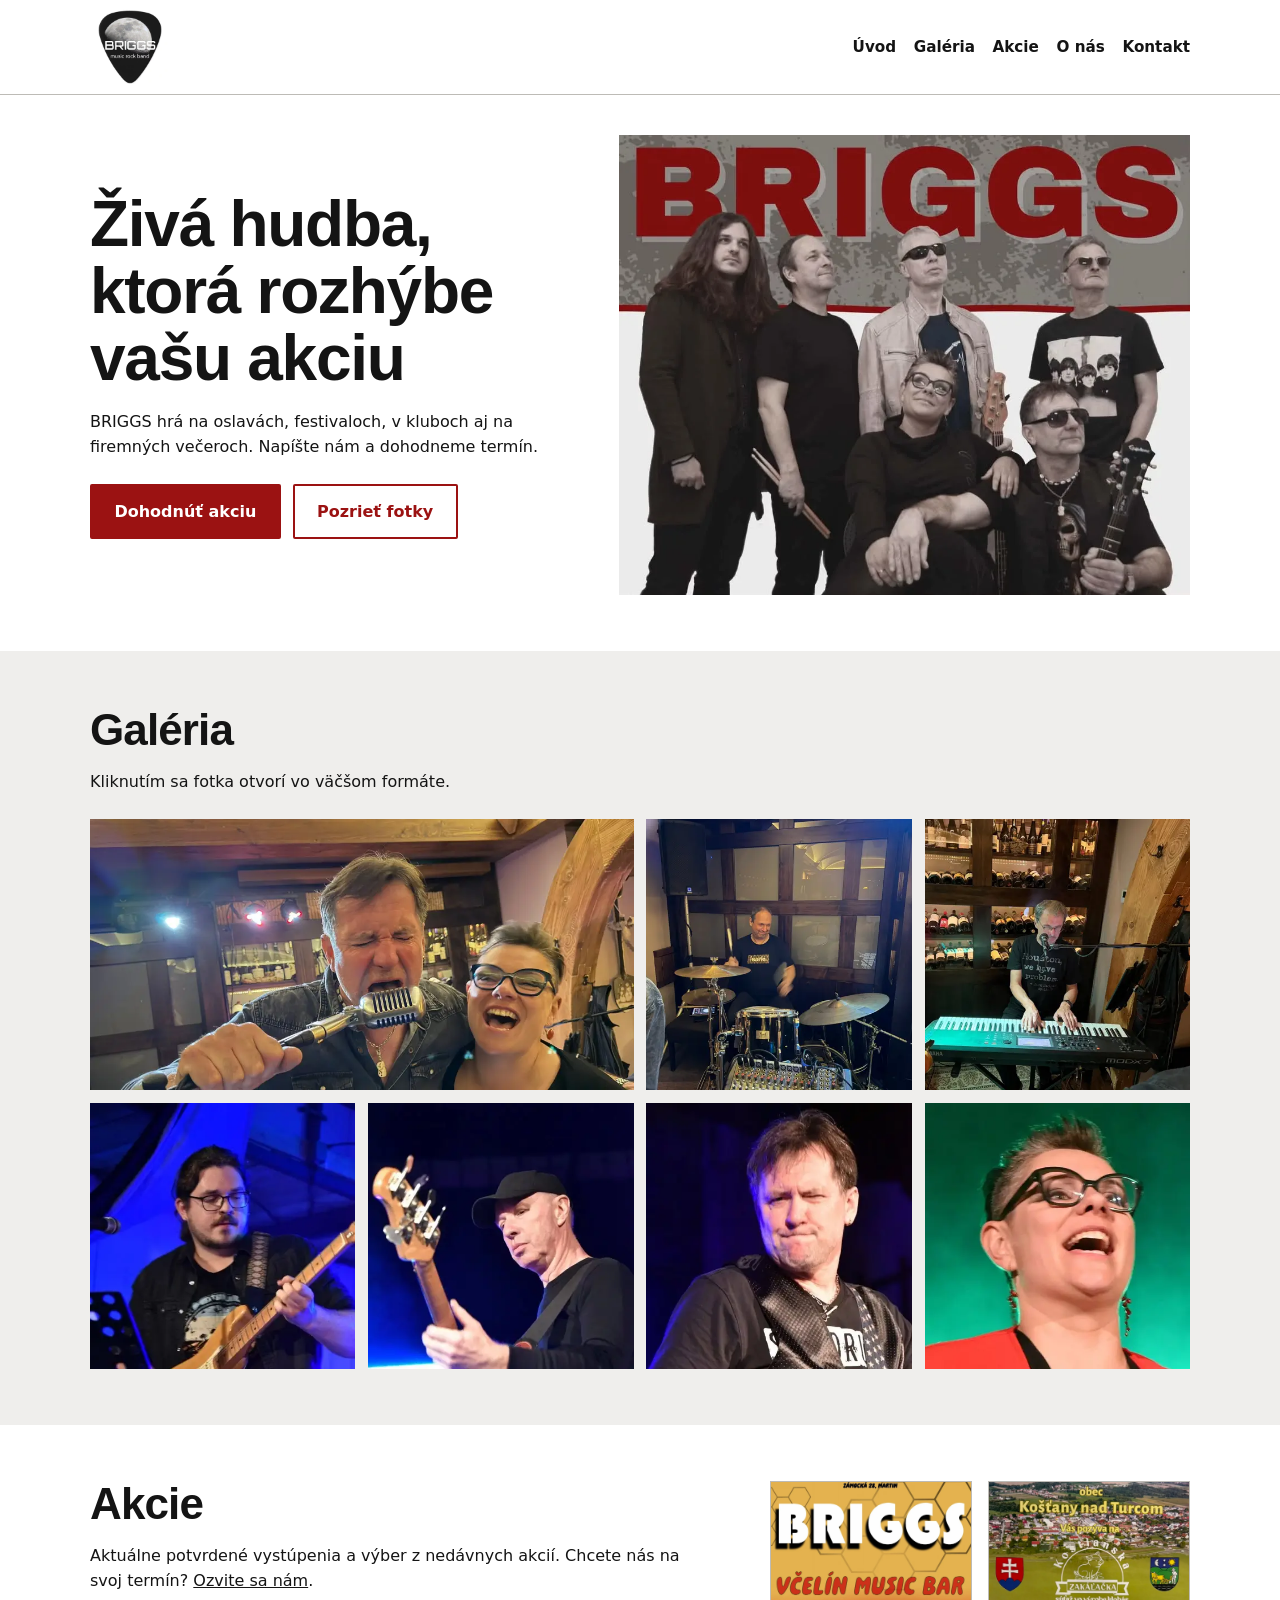
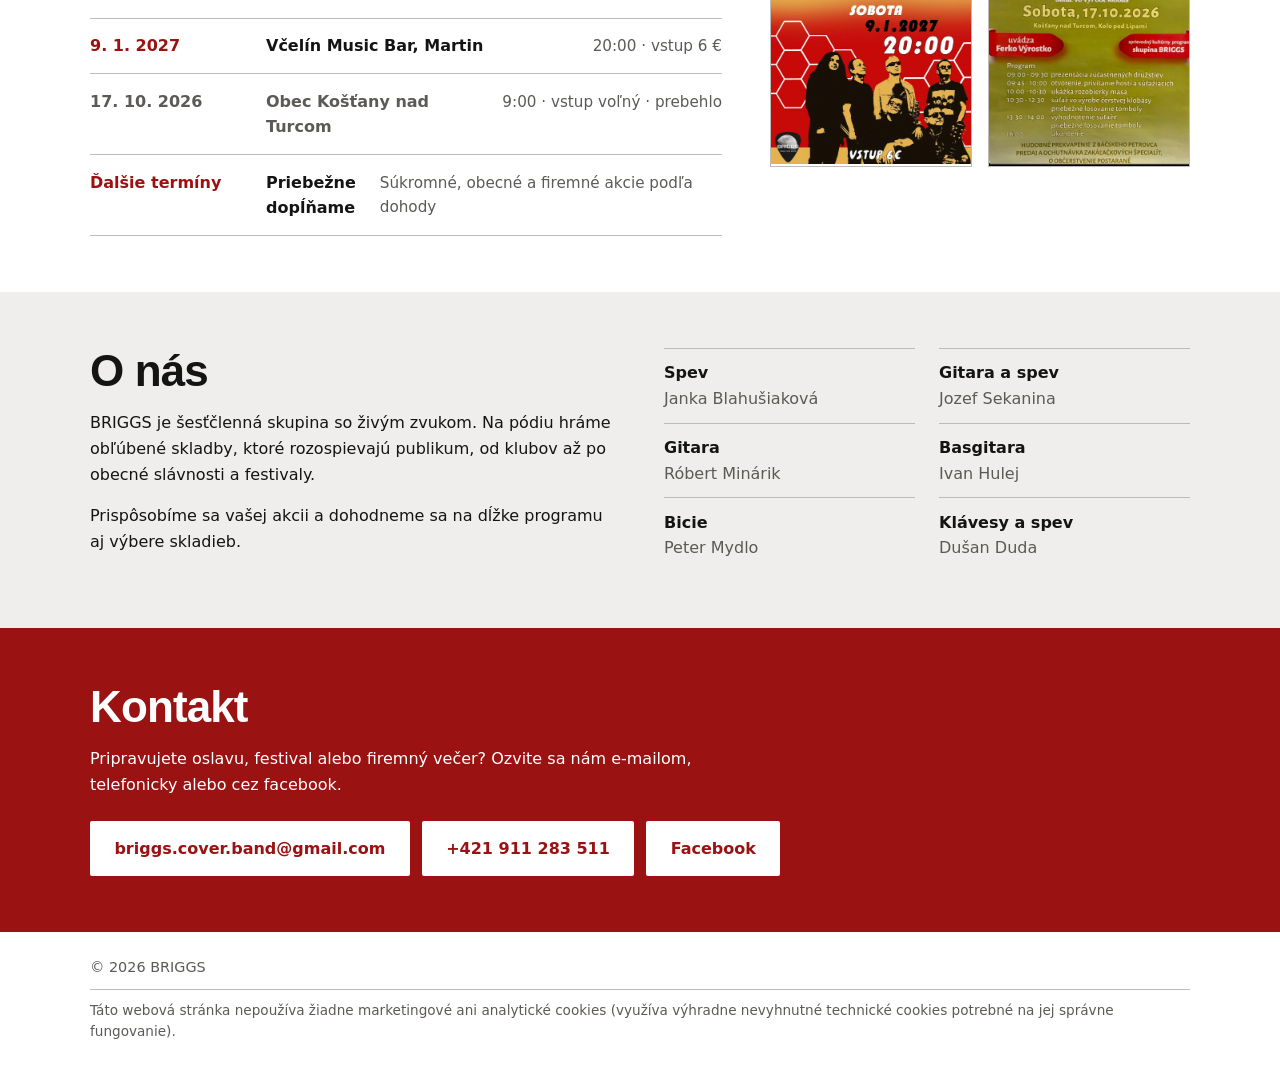
==== index.html @ 7c2bf543 "Update meta description for event booking" ====
<!DOCTYPE html>
<html lang="sk">
<head>
<meta charset="utf-8">
<meta name="viewport" content="width=device-width, initial-scale=1">
<meta http-equiv="Content-Security-Policy" content="default-src 'none'; img-src 'self'; style-src 'self'; base-uri 'none'; form-action 'none'">
<meta name="referrer" content="no-referrer">
<meta name="description" content="BRIGGS – živá hudobná skupina na oslavy, festivaly a firemné akcie. Dohodnite si akciu.">
<title>BRIGGS – živá hudba na vaše akcie</title>
<link rel="icon" href="images/favicon_trsatko.png" type="image/png">
<link rel="stylesheet" href="styles.css">
</head>
<body>

<header>
  <a class="logo" href="#uvod" aria-label="BRIGGS – späť hore"><img src="images/logo_trsatko.webp" width="240" height="235" alt="BRIGGS music rock band"></a>
  <nav aria-label="Hlavné menu">
    <a href="#uvod">Úvod</a>
    <a href="#galeria">Galéria</a>
    <a href="#akcie">Akcie</a>
    <a href="#o-nas">O nás</a>
    <a href="#kontakt">Kontakt</a>
  </nav>
</header>

<main>
  <section id="uvod" class="hero">
    <div>
      <h1>Živá hudba, ktorá rozhýbe vašu akciu</h1>
      <p>BRIGGS hrá na oslavách, festivaloch, v kluboch aj na firemných večeroch. Napíšte nám a dohodneme termín.</p>
      <p class="buttons">
        <a class="btn" href="#kontakt">Dohodnúť akciu</a>
        <a class="btn btn-line" href="#galeria">Pozrieť fotky</a>
      </p>
    </div>
    <img class="hero-photo" src="images/Briggs.webp" width="960" height="772" alt="Skupina BRIGGS: šesť členov pri spoločnej fotke">
  </section>

  <section id="galeria" class="soft">
    <h2>Galéria</h2>
    <p>Kliknutím sa fotka otvorí vo väčšom formáte.</p>
    <div class="grid">
      <a class="wide" href="images/big-JaJ.webp" target="_blank" rel="noopener noreferrer"><img src="images/JaJ.webp" width="960" height="480" loading="lazy" alt="Spevák a speváčka pri mikrofóne"></a>
      <a href="images/big-Peter.webp" target="_blank" rel="noopener noreferrer"><img src="images/Peter.webp" width="480" height="480" loading="lazy" alt="Bubeník za bicími"></a>
      <a href="images/big-Dusan.webp" target="_blank" rel="noopener noreferrer"><img src="images/Dusan.webp" width="480" height="480" loading="lazy" alt="Klávesista pri klávesoch"></a>
      <a href="images/big-Robert.webp" target="_blank" rel="noopener noreferrer"><img src="images/Robert.webp" width="480" height="480" loading="lazy" alt="Gitarista na pódiu"></a>
      <a href="images/big-Ivan.webp" target="_blank" rel="noopener noreferrer"><img src="images/Ivan.webp" width="480" height="480" loading="lazy" alt="Basgitarista na pódiu"></a>
      <a href="images/big-Jozef.webp" target="_blank" rel="noopener noreferrer"><img src="images/Jozef.webp" width="480" height="480" loading="lazy" alt="Spevák s gitarou"></a>
      <a href="images/big-Janka.webp" target="_blank" rel="noopener noreferrer"><img src="images/Janka.webp" width="480" height="480" loading="lazy" alt="Speváčka na pódiu"></a>
    </div>
  </section>

  <section id="akcie" class="gigs">
    <div class="gigs-layout">
      <div>
        <h2>Akcie</h2>
        <p>Aktuálne potvrdené vystúpenia a výber z nedávnych akcií. Chcete nás na svoj termín? <a href="#kontakt">Ozvite sa nám</a>.</p>
        <ul class="gig-list">
          <li>
            <span class="gig-date">9. 1. 2027</span>
            <span class="gig-place">Včelín Music Bar, Martin</span>
            <span class="gig-info">20:00 · vstup 6 €</span>
          </li>
          <li class="gig-past">
            <span class="gig-date">17. 10. 2026</span>
            <span class="gig-place">Obec Košťany nad Turcom</span>
            <span class="gig-info">9:00 · vstup voľný · prebehlo</span>
          </li>
          <li>
            <span class="gig-date">Ďalšie termíny</span>
            <span class="gig-place">Priebežne dopĺňame</span>
            <span class="gig-info">Súkromné, obecné a firemné akcie podľa dohody</span>
          </li>
        </ul>
      </div>
      <div class="gig-posters">
        <a class="gig-poster" href="images/plagat_Vcelin.webp" target="_blank" rel="noopener noreferrer">
          <img src="images/plagat_Vcelin.webp" width="800" height="1131" loading="lazy" alt="Plagát koncertu BRIGGS – 9. 1. 2027 Včelín Music Bar, Martin">
        </a>
        <a class="gig-poster" href="images/plagat_Kostany.webp" target="_blank" rel="noopener noreferrer">
          <img src="images/plagat_Kostany.webp" width="800" height="1131" loading="lazy" alt="Plagát akcie BRIGGS – 17. 10. 2026 Obec Košťany nad Turcom">
        </a>
      </div>
    </div>
  </section>

  <section id="o-nas" class="about soft">
    <div>
      <h2>O nás</h2>
      <p>BRIGGS je šesťčlenná skupina so živým zvukom. Na pódiu hráme obľúbené skladby, ktoré rozospievajú publikum, od klubov až po obecné slávnosti a festivaly.</p>
      <p>Prispôsobíme sa vašej akcii a dohodneme sa na dĺžke programu aj výbere skladieb.</p>
    </div>
    <dl class="members">
      <div><dt>Spev</dt><dd>Janka Blahušiaková</dd></div>
      <div><dt>Gitara a spev</dt><dd>Jozef Sekanina</dd></div>
      <div><dt>Gitara</dt><dd>Róbert Minárik</dd></div>
      <div><dt>Basgitara</dt><dd>Ivan Hulej</dd></div>
      <div><dt>Bicie</dt><dd>Peter Mydlo</dd></div>
      <div><dt>Klávesy a spev</dt><dd>Dušan Duda</dd></div>
    </dl>
  </section>

  <section id="kontakt" class="contact">
    <h2>Kontakt</h2>
    <p>Pripravujete oslavu, festival alebo firemný večer? Ozvite sa nám e-mailom, telefonicky alebo cez facebook.</p>
    <p class="buttons">
      <a class="btn btn-light" href="mailto:briggs.cover.band@gmail.com">briggs.cover.band@gmail.com</a>
      <a class="btn btn-light" href="tel:+421911283511">+421 911 283 511</a>
      <a class="btn btn-light" href="https://www.facebook.com/p/Briggs-100063162012209/" target="_blank" rel="noopener noreferrer">Facebook</a>
    </p>
  </section>
</main>

<footer>
  <p>© 2026 BRIGGS</p>
  <p class="cookies-info">Táto webová stránka nepoužíva žiadne marketingové ani analytické cookies (využíva výhradne nevyhnutné technické cookies potrebné na jej správne fungovanie).</p>
</footer>

</body>
</html>
---- styles.css ----
*{box-sizing:border-box}
:root{--ink:#141414;--paper:#fff;--soft:#efeeec;--red:#9b1212;--mute:#5c5a56;--line:#bdbbb6;--side:max(1.25rem,calc((100% - 1100px)/2))}
html{scroll-behavior:smooth;scroll-padding-top:100px}
@media (prefers-reduced-motion:reduce){html{scroll-behavior:auto}}
body{margin:0;font:1rem/1.6 system-ui,"Segoe UI",Roboto,Arial,sans-serif;color:var(--ink);background:var(--paper)}
img{display:block;max-width:100%;height:auto}
a{color:inherit}
:focus-visible{outline:3px solid var(--red);outline-offset:3px}
h1,h2{margin:0 0 1rem;font-family:"Arial Black","Segoe UI Black","Helvetica Neue",Arial,sans-serif;font-weight:900;line-height:1.05;letter-spacing:-.02em}
h1{font-size:clamp(2.2rem,8vw,4rem)}
h2{font-size:clamp(1.8rem,5vw,2.75rem)}
p{max-width:38rem;margin:0 0 1rem}
section{padding:3.5rem var(--side)}

header{position:sticky;top:0;z-index:5;display:flex;align-items:center;justify-content:space-between;gap:1rem;padding:.5rem var(--side);background:var(--paper);border-bottom:1px solid var(--line)}
.logo img{width:80px;height:auto;mix-blend-mode:multiply}
nav{display:flex;flex-wrap:wrap;justify-content:flex-end;gap:.3rem 1.1rem;font-size:.95rem;font-weight:600}
nav a{text-decoration:none}
nav a:hover{color:var(--red);text-decoration:underline}

.buttons{display:flex;flex-wrap:wrap;gap:.75rem;max-width:none;margin:1.5rem 0 0}
.btn{display:inline-block;padding:.8rem 1.4rem;border:2px solid var(--red);border-radius:2px;background:var(--red);color:#fff;font-weight:700;text-decoration:none}
.btn:hover{background:var(--ink);border-color:var(--ink)}
.btn-line{background:transparent;color:var(--red)}
.btn-line:hover{color:#fff}
.btn-light{border-color:#fff;background:#fff;color:var(--red)}
.btn-light:hover{background:transparent;border-color:#fff;color:#fff}

.hero{display:grid;gap:2rem;align-items:center;padding-top:2.5rem}
.hero-photo{order:-1;width:100%}
@media (min-width:800px){.hero{grid-template-columns:1fr 1.15fr}.hero-photo{order:0}}

.soft{background:var(--soft)}
.grid{display:grid;grid-template-columns:repeat(2,1fr);gap:.6rem;margin-top:1.5rem}
.grid a{display:block;overflow:hidden}
.grid img{width:100%;height:100%;object-fit:cover}
.wide{grid-column:span 2}
@media (min-width:800px){.grid{grid-template-columns:repeat(4,1fr);gap:.8rem}}

.gigs-layout{display:grid;gap:2rem;align-items:start}
@media (min-width:800px){.gigs-layout{grid-template-columns:1fr minmax(260px,420px);gap:3rem}}
.gig-posters{display:grid;grid-template-columns:repeat(2,minmax(0,1fr));gap:1rem}
.gig-poster{display:block;border:1px solid var(--line)}
.gig-poster img{width:100%;height:auto}
.gig-list{list-style:none;margin:1.5rem 0 0;padding:0;border-top:1px solid var(--line)}
.gig-list li{display:grid;gap:.25rem 1.5rem;padding:.9rem 0;border-bottom:1px solid var(--line);align-items:baseline}
.gig-past .gig-date,.gig-past .gig-place{color:var(--mute)}
.gig-date{font-weight:900;color:var(--red);white-space:nowrap}
.gig-place{font-weight:700}
.gig-info{color:var(--mute);font-size:.95rem}
@media (min-width:700px){.gig-list li{grid-template-columns:9.5rem 1fr auto}}

.about{display:grid;gap:2rem}
@media (min-width:800px){.about{grid-template-columns:1fr 1fr;gap:3rem}}
.members{display:grid;grid-template-columns:1fr 1fr;gap:0 1.5rem;align-content:start;margin:0}
.members div{padding:.7rem 0;border-top:1px solid var(--line)}
.members dt{font-weight:700}
.members dd{margin:0;color:var(--mute)}

.contact{background:var(--red);color:#fff}

footer{padding:1.5rem var(--side);color:var(--mute);font-size:.9rem}
footer p{margin:0}
footer .cookies-info{margin-top:.6rem;padding-top:.6rem;border-top:1px solid var(--line);font-size:.85rem;max-width:none}
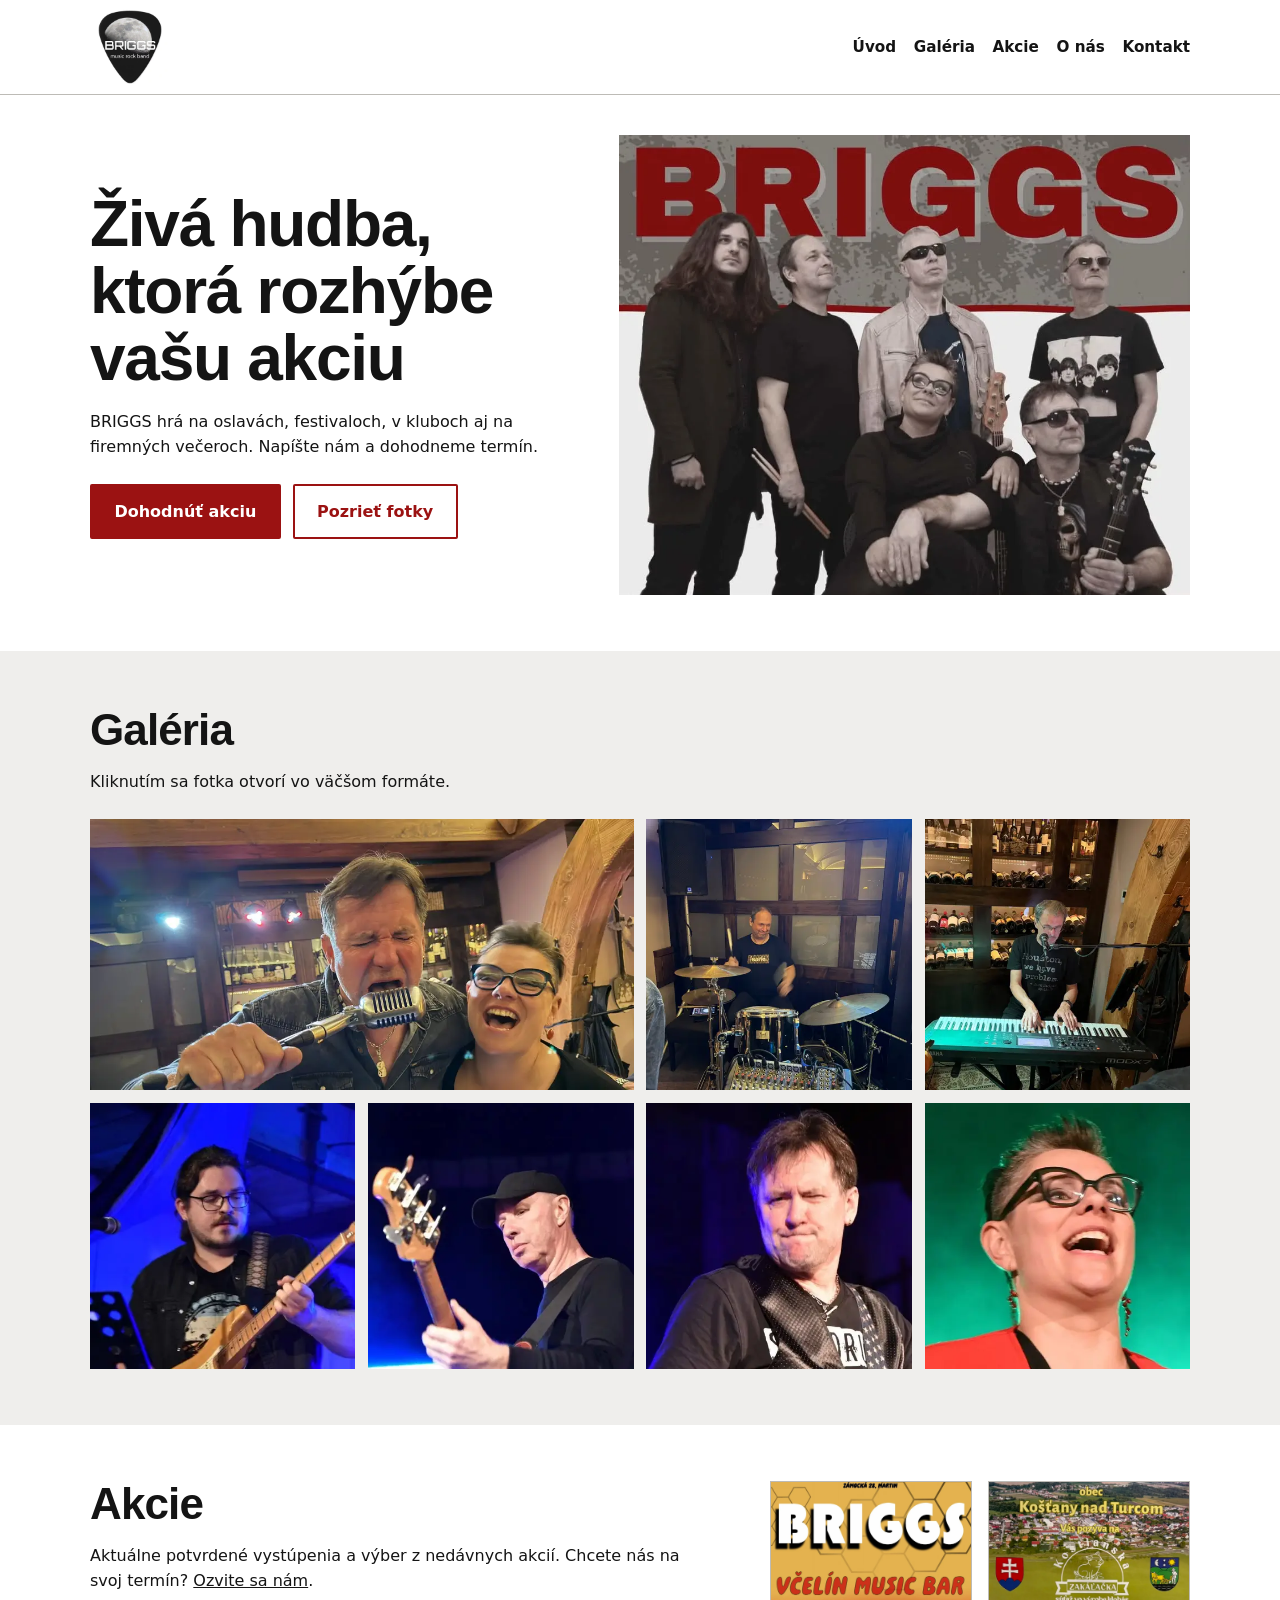
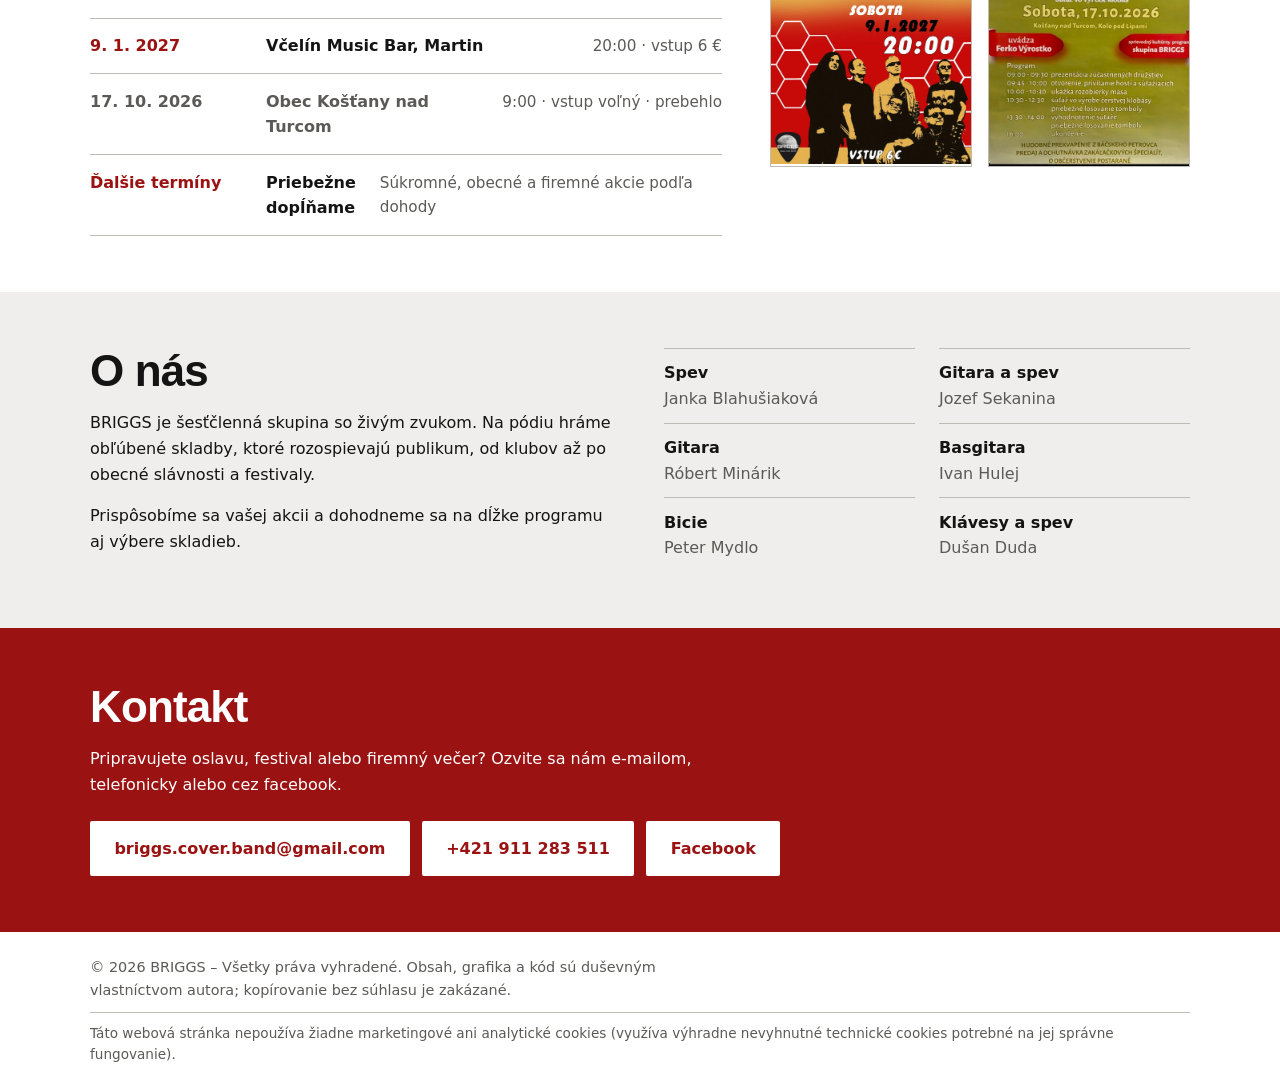
==== commit 5a992f5b: "Add author and copyright meta tags in index.html Added author and copyright meta tags to the head se" ====
--- a/index.html
+++ b/index.html
@@ -5,6 +5,8 @@
 <meta name="viewport" content="width=device-width, initial-scale=1">
 <meta http-equiv="Content-Security-Policy" content="default-src 'none'; img-src 'self'; style-src 'self'; base-uri 'none'; form-action 'none'">
 <meta name="referrer" content="no-referrer">
+<meta name="author" content="BRIGGS">
+<meta name="copyright" content="Copyright © 2026 BRIGGS. Všetky práva vyhradené.">
 <meta name="description" content="BRIGGS – živá hudobná skupina na oslavy, festivaly a firemné akcie. Dohodnite si akciu.">
 <title>BRIGGS – živá hudba na vaše akcie</title>
 <link rel="icon" href="images/favicon_trsatko.png" type="image/png">
@@ -112,7 +114,7 @@
 </main>
 
 <footer>
-  <p>© 2026 BRIGGS</p>
+  <p>© 2026 BRIGGS – Všetky práva vyhradené. Obsah, grafika a kód sú duševným vlastníctvom autora; kopírovanie bez súhlasu je zakázané.</p>
   <p class="cookies-info">Táto webová stránka nepoužíva žiadne marketingové ani analytické cookies (využíva výhradne nevyhnutné technické cookies potrebné na jej správne fungovanie).</p>
 </footer>
 
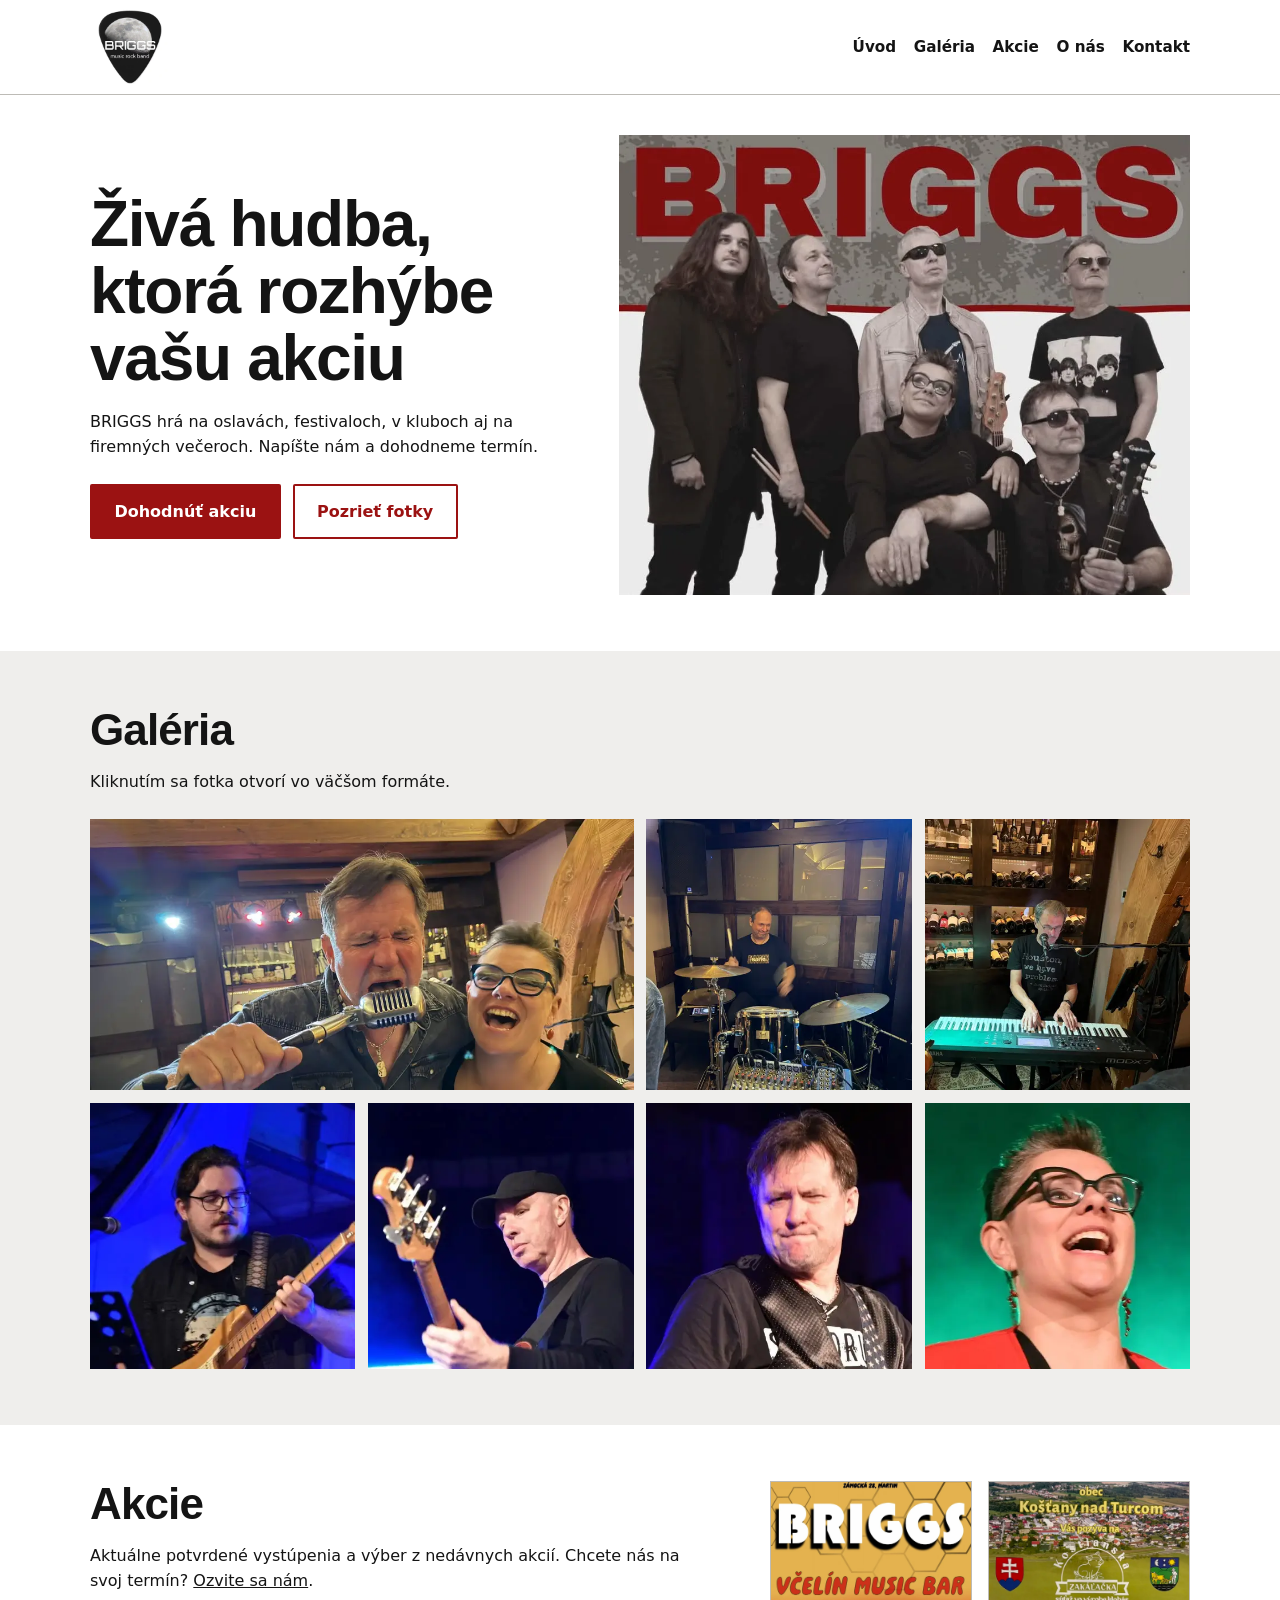
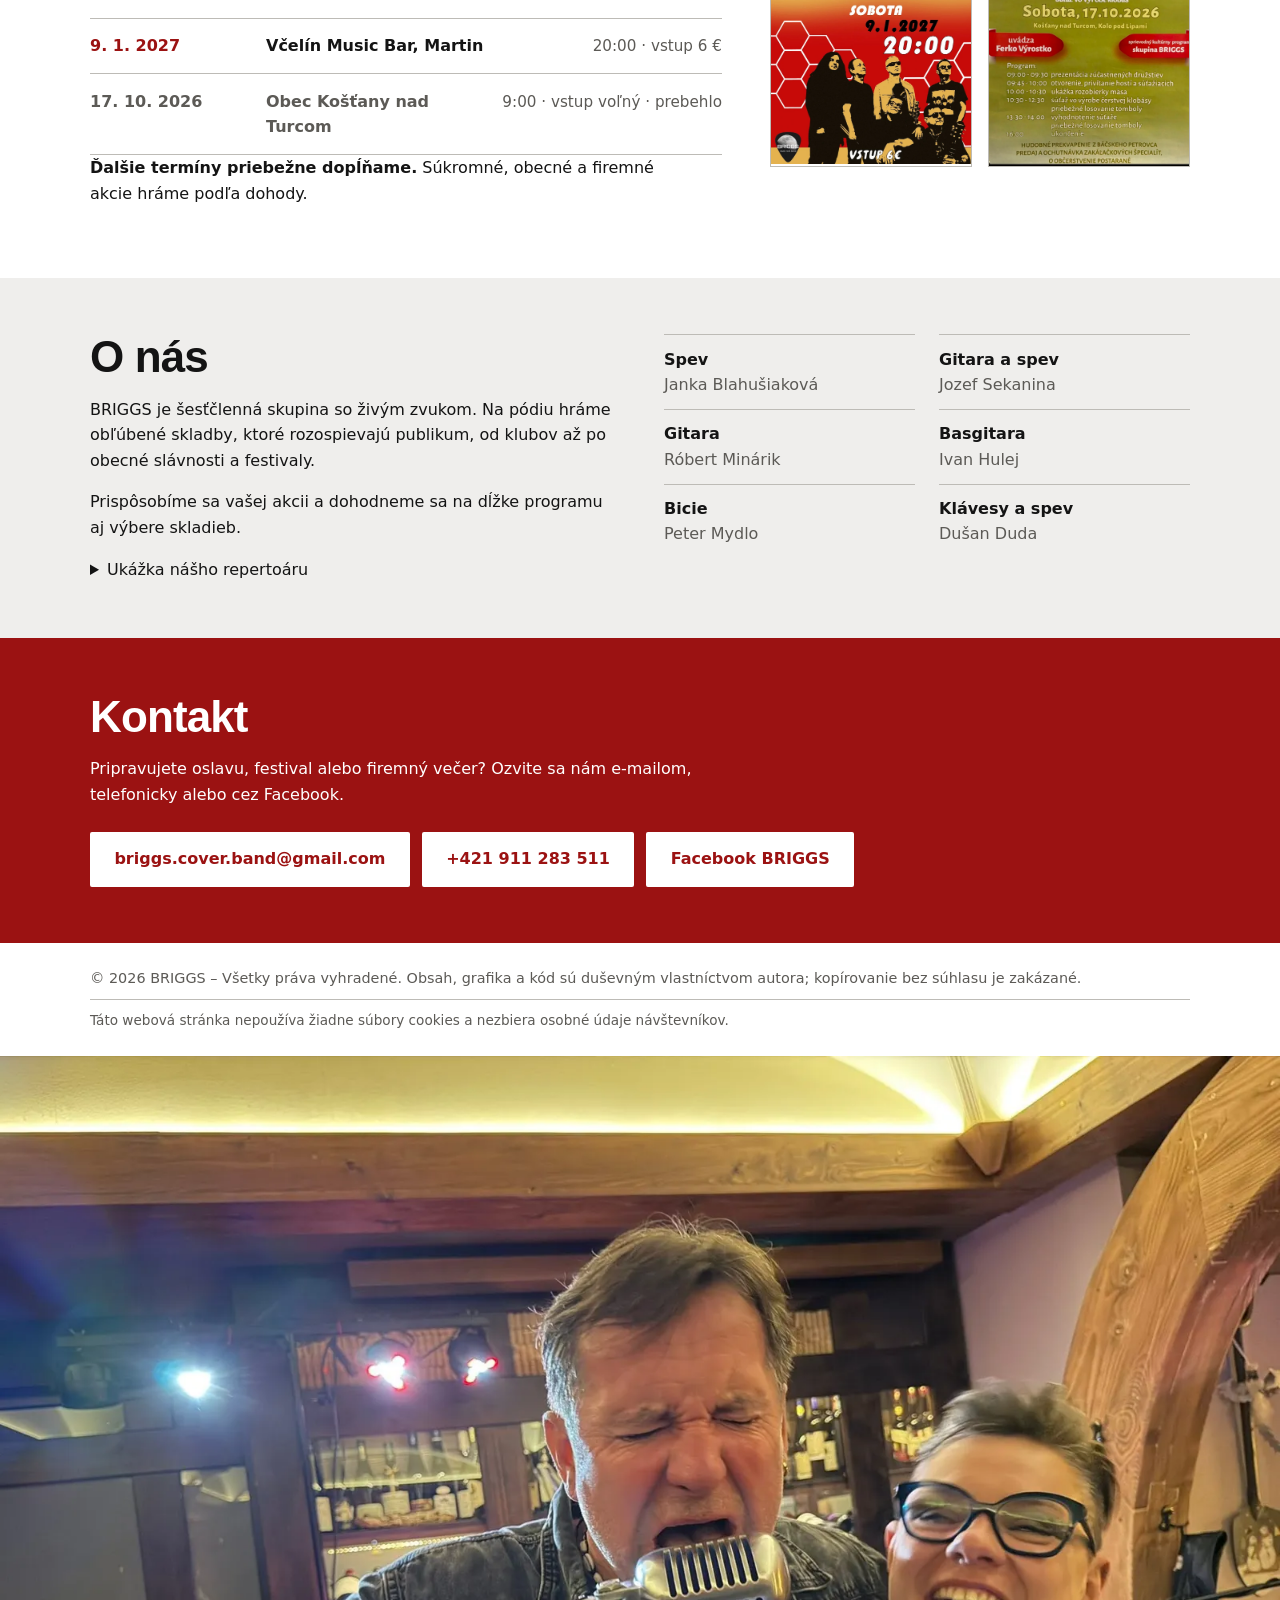
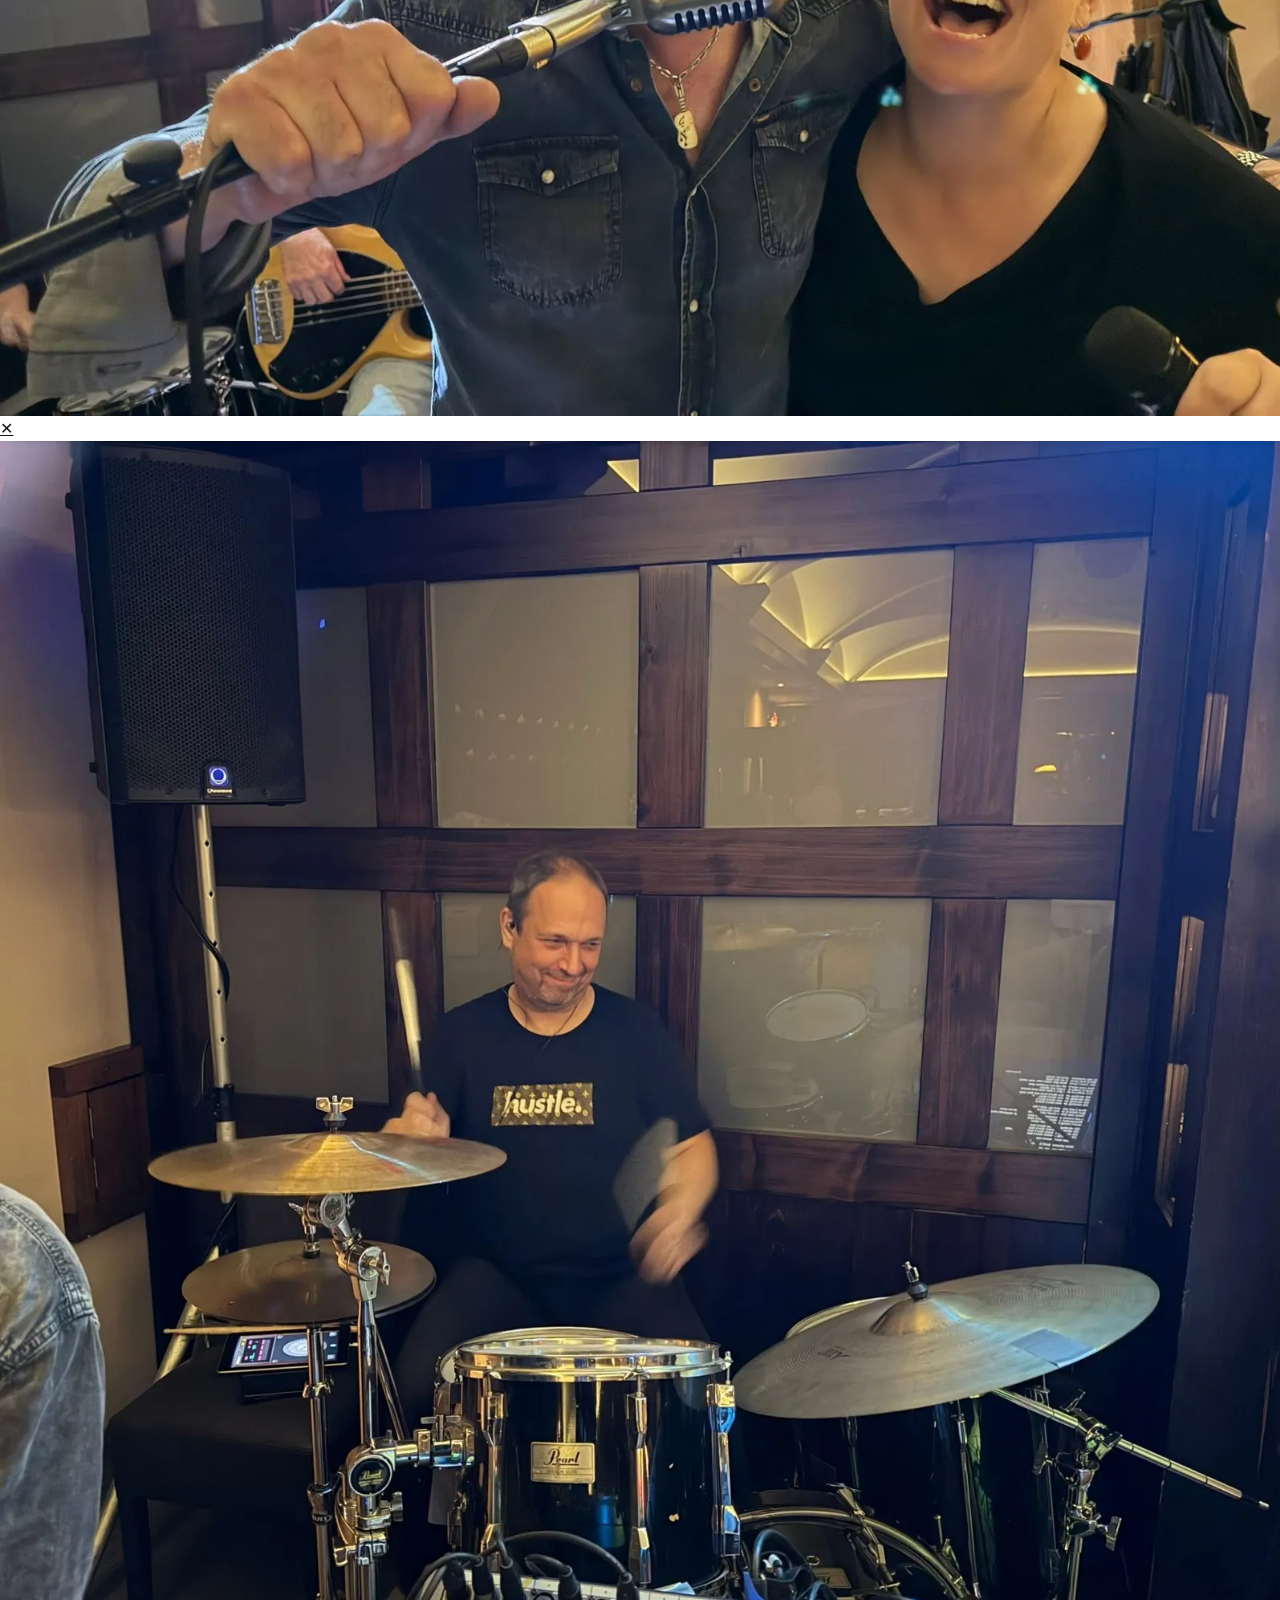
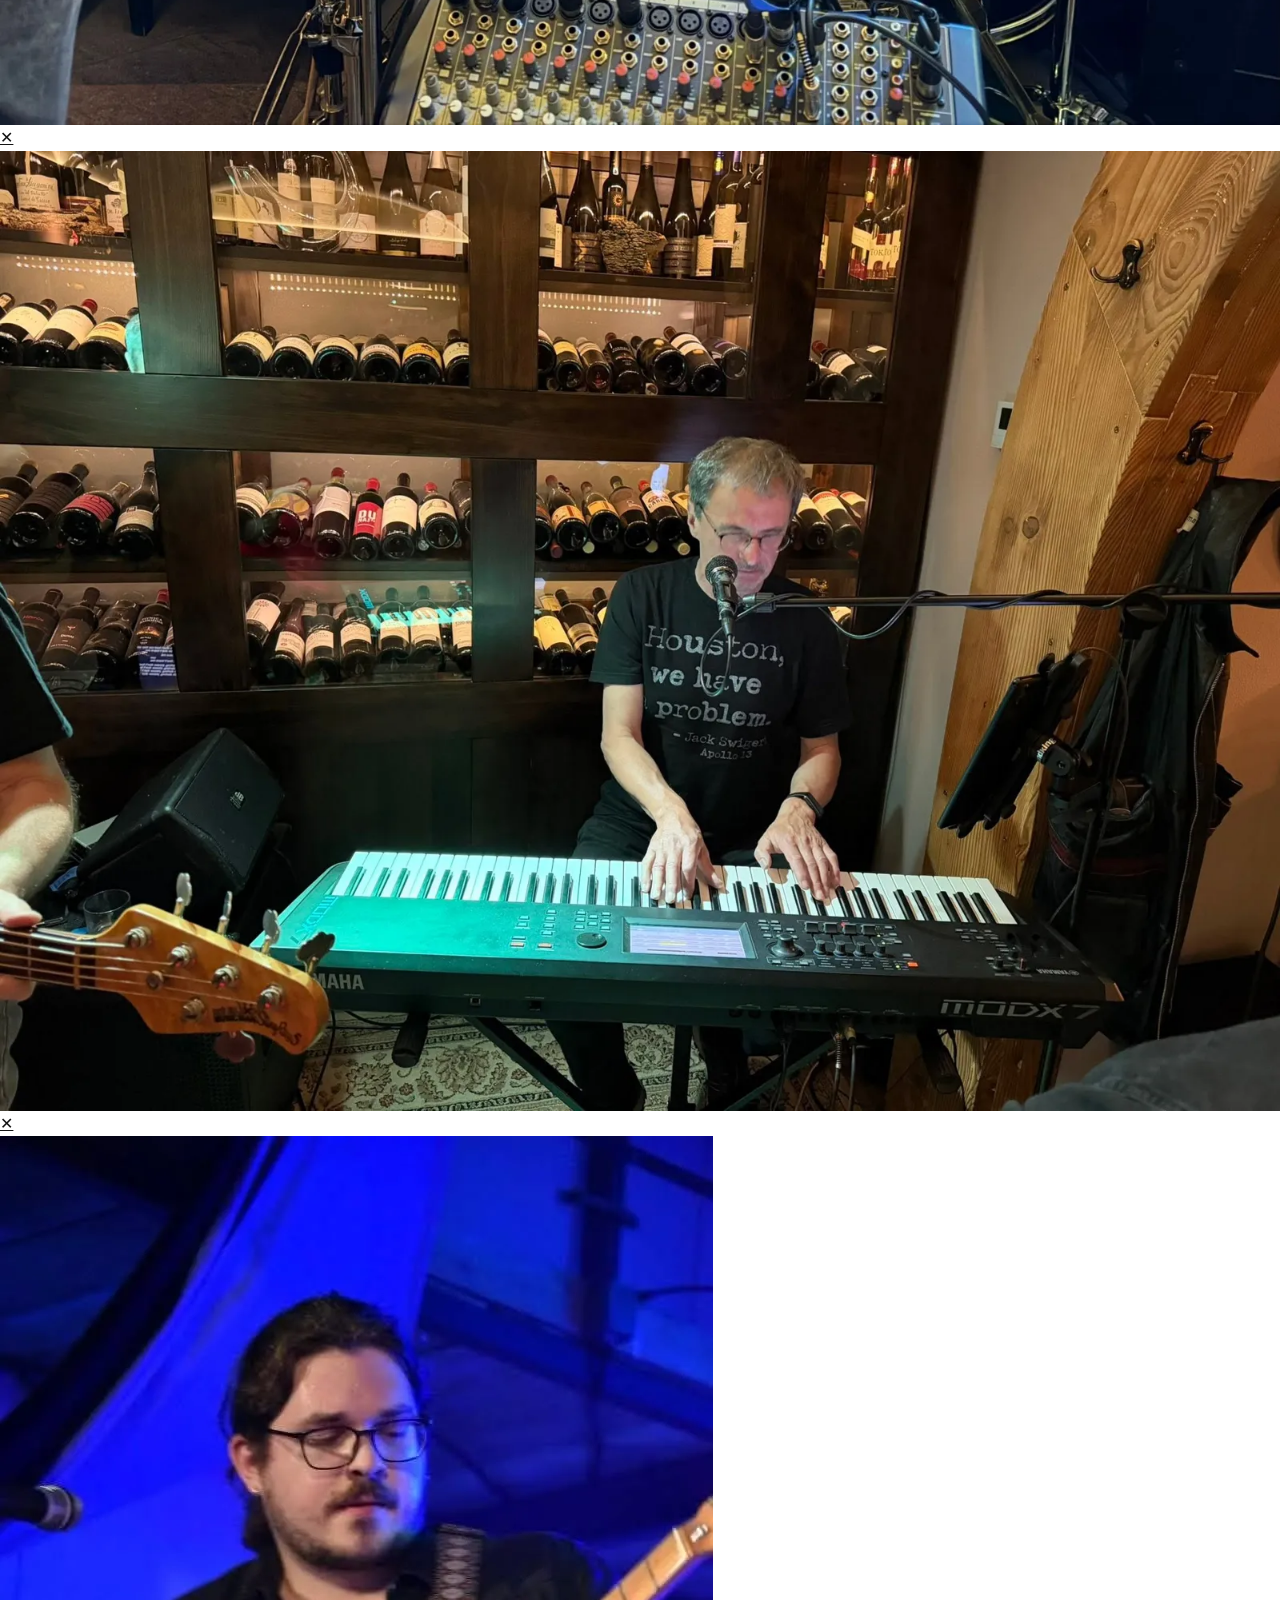
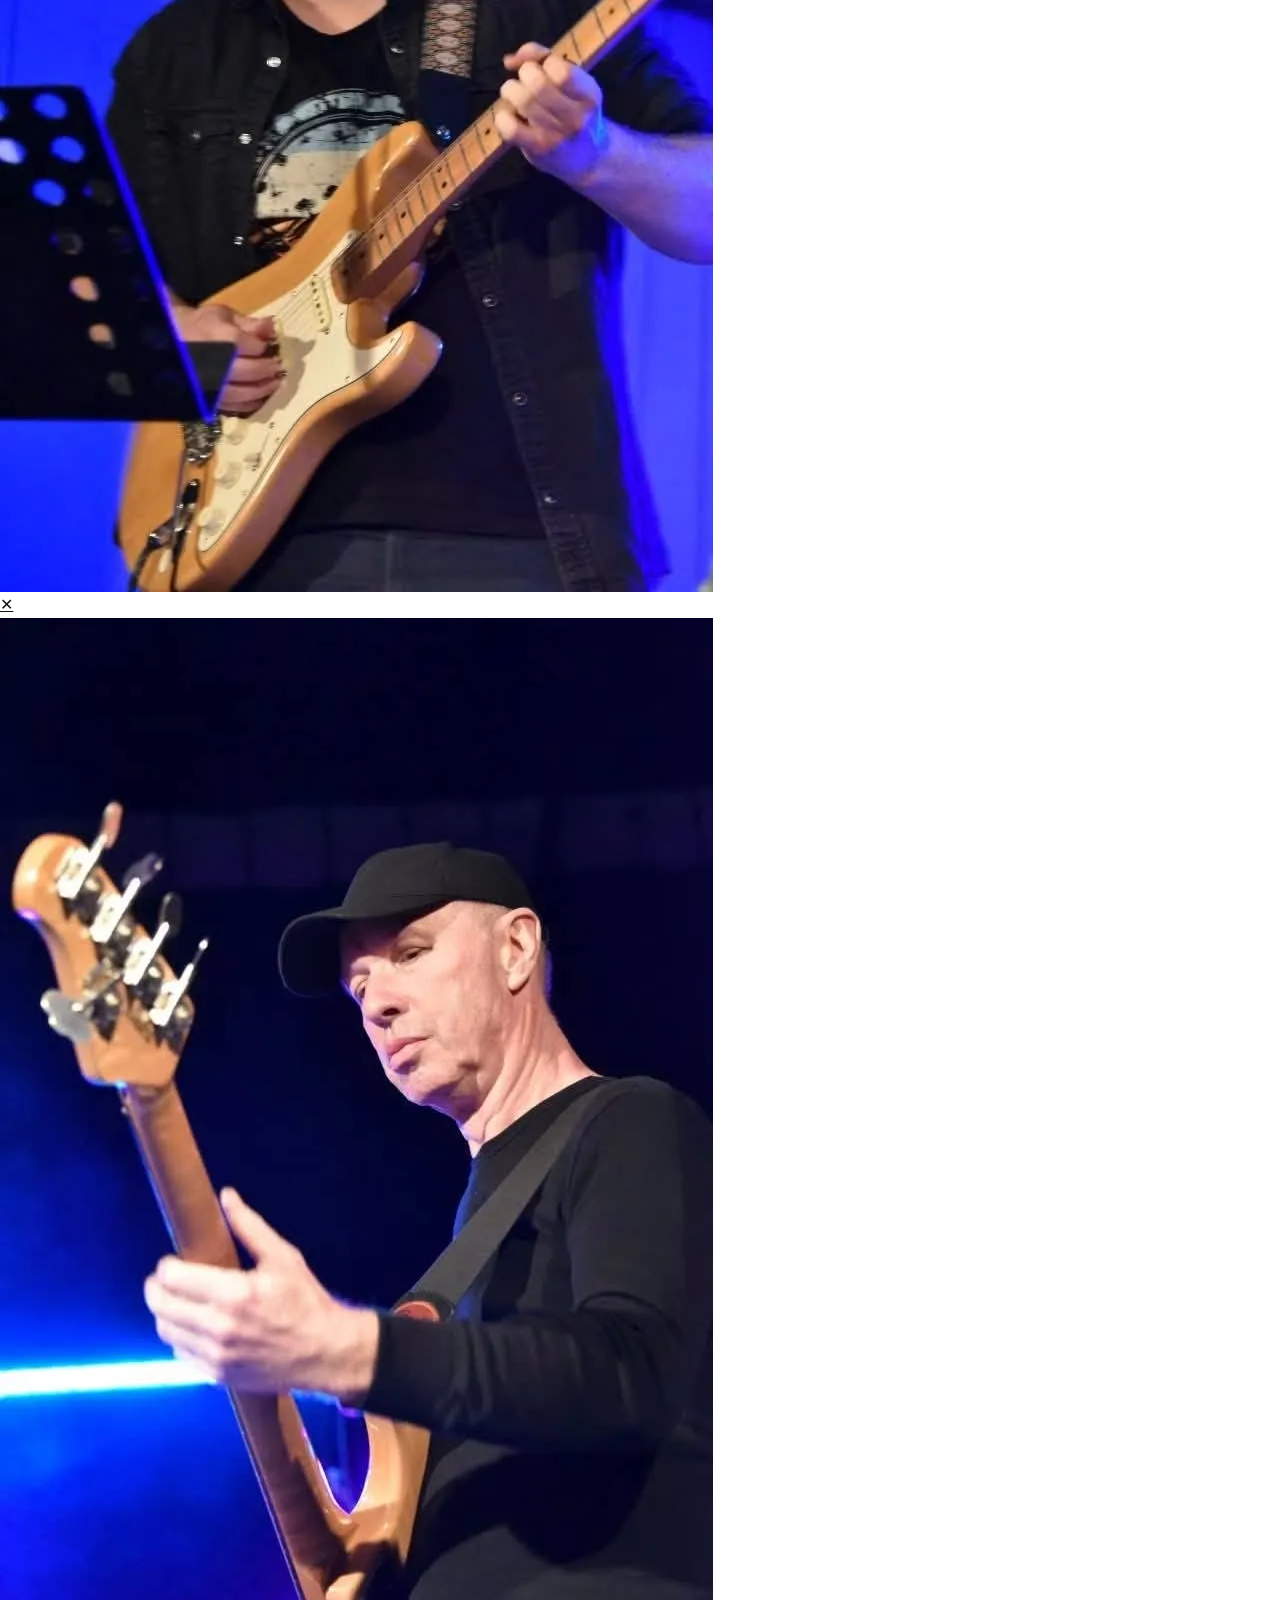
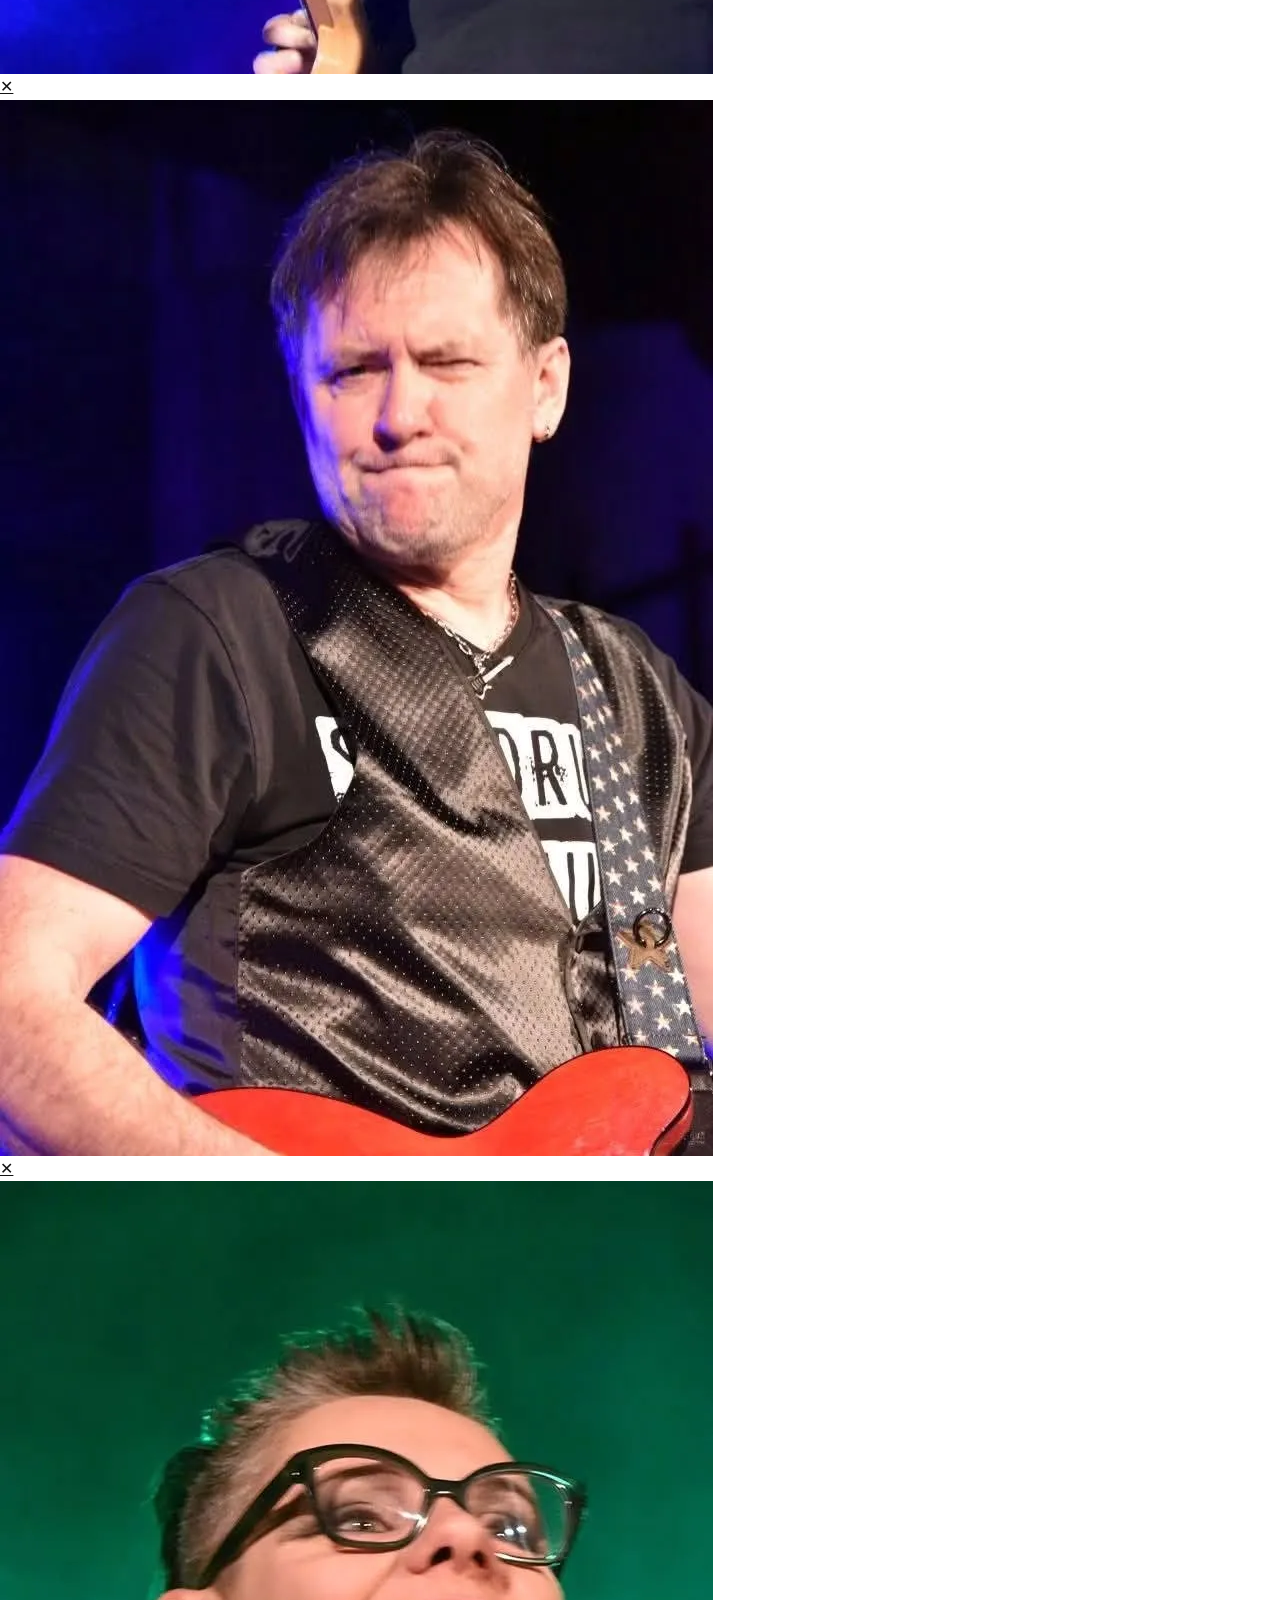
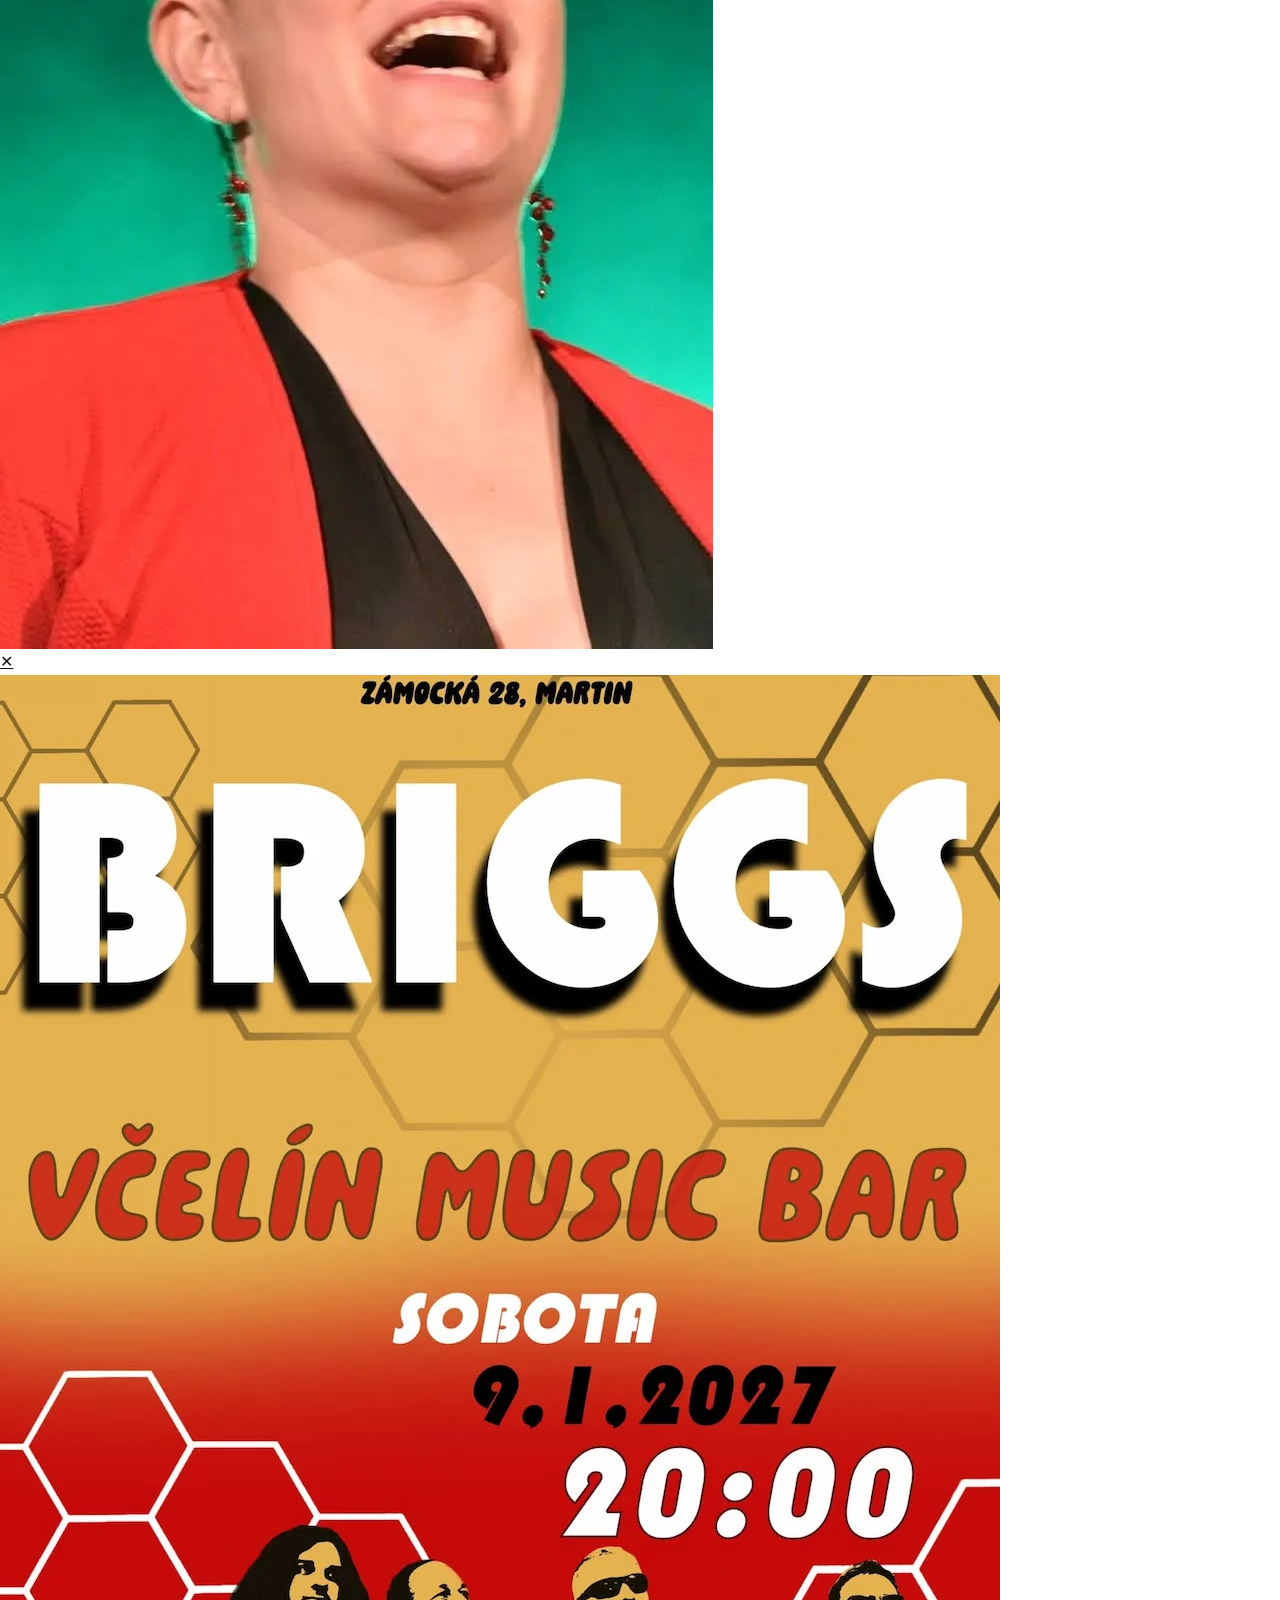
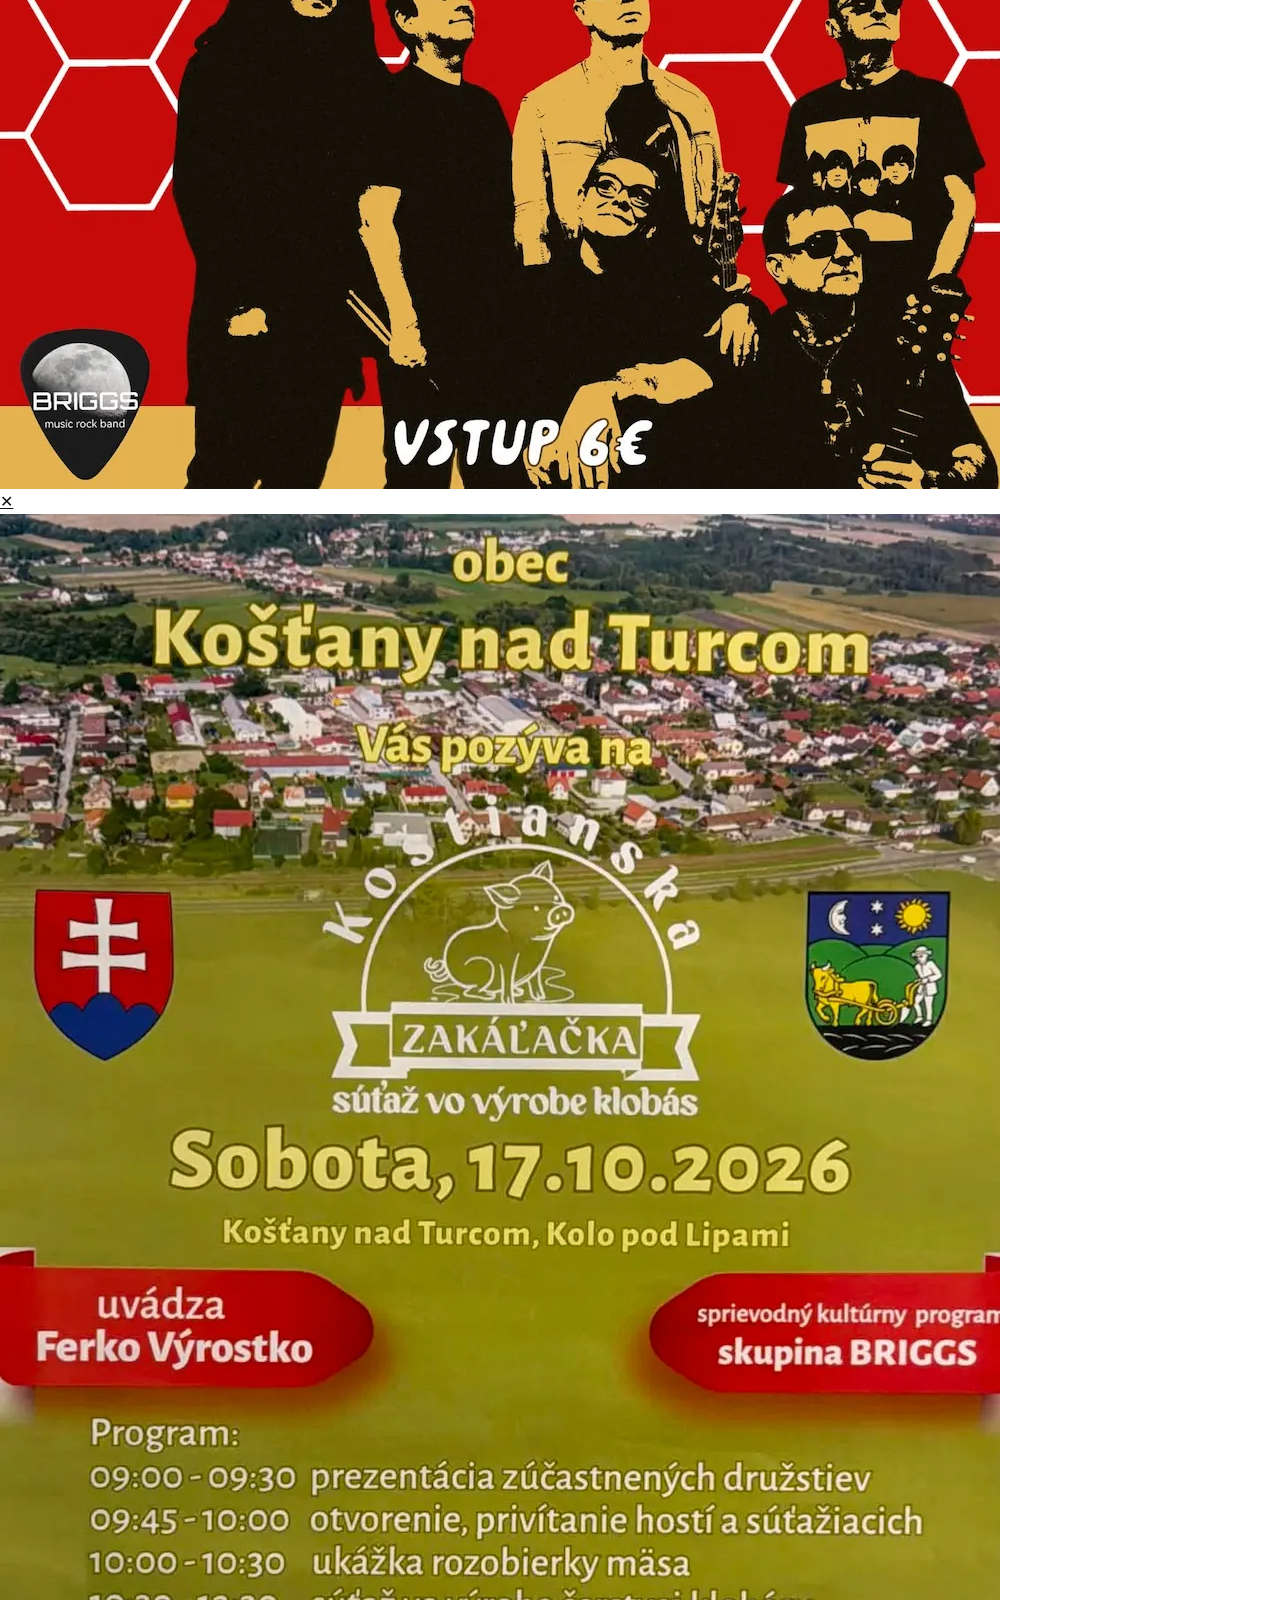
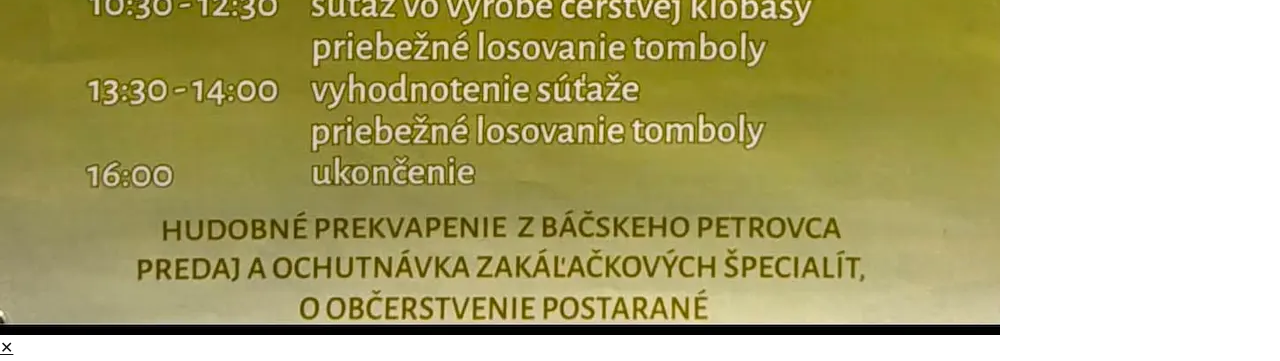
==== commit ba1fc3b1: "Refactor index.html for improved structure and content Updated the HTML structure and content for be" ====
--- a/index.html
+++ b/index.html
@@ -1,122 +1,188 @@
 <!DOCTYPE html>
 <html lang="sk">
 <head>
-<meta charset="utf-8">
-<meta name="viewport" content="width=device-width, initial-scale=1">
-<meta http-equiv="Content-Security-Policy" content="default-src 'none'; img-src 'self'; style-src 'self'; base-uri 'none'; form-action 'none'">
-<meta name="referrer" content="no-referrer">
-<meta name="author" content="BRIGGS">
-<meta name="copyright" content="Copyright © 2026 BRIGGS. Všetky práva vyhradené.">
-<meta name="description" content="BRIGGS – živá hudobná skupina na oslavy, festivaly a firemné akcie. Dohodnite si akciu.">
-<title>BRIGGS – živá hudba na vaše akcie</title>
-<link rel="icon" href="images/favicon_trsatko.png" type="image/png">
-<link rel="stylesheet" href="styles.css">
+  <meta charset="utf-8">
+  <meta name="viewport" content="width=device-width, initial-scale=1">
+  <meta http-equiv="Content-Security-Policy" content="default-src 'none'; img-src 'self'; style-src 'self'; media-src 'self'; base-uri 'none'; form-action 'none'">
+  <meta name="referrer" content="no-referrer">
+  <meta name="author" content="BRIGGS">
+  <meta name="copyright" content="Copyright © 2026 BRIGGS. Všetky práva vyhradené.">
+  <meta name="description" content="BRIGGS – živá rocková kapela na oslavy, festivaly, klubové koncerty a firemné akcie. Dohodnite si termín.">
+  <title>BRIGGS – živá hudba na vaše akcie</title>
+  <link rel="icon" href="images/favicon_trsatko.png" type="image/png">
+  <link rel="stylesheet" href="styles.css">
+  <script type="application/ld+json">
+  {
+    "@context": "https://schema.org",
+    "@type": "MusicGroup",
+    "name": "BRIGGS",
+    "genre": ["Rock", "Pop Rock", "Cover band"],
+    "email": "briggs.cover.band@gmail.com",
+    "telephone": "+421911283511",
+    "sameAs": [
+      "https://www.facebook.com/p/Briggs-100063162012209/"
+    ]
+  }
+  </script>
 </head>
 <body>
 
-<header>
-  <a class="logo" href="#uvod" aria-label="BRIGGS – späť hore"><img src="images/logo_trsatko.webp" width="240" height="235" alt="BRIGGS music rock band"></a>
-  <nav aria-label="Hlavné menu">
-    <a href="#uvod">Úvod</a>
-    <a href="#galeria">Galéria</a>
-    <a href="#akcie">Akcie</a>
-    <a href="#o-nas">O nás</a>
-    <a href="#kontakt">Kontakt</a>
-  </nav>
-</header>
+  <header>
+    <a class="logo" href="#uvod" aria-label="BRIGGS – späť hore">
+      <img src="images/logo_trsatko.webp" width="240" height="235" alt="BRIGGS music rock band">
+    </a>
+    <nav aria-label="Hlavné menu">
+      <a href="#uvod">Úvod</a>
+      <a href="#galeria">Galéria</a>
+      <a href="#akcie">Akcie</a>
+      <a href="#o-nas">O nás</a>
+      <a href="#kontakt">Kontakt</a>
+    </nav>
+  </header>
 
-<main>
-  <section id="uvod" class="hero">
-    <div>
-      <h1>Živá hudba, ktorá rozhýbe vašu akciu</h1>
-      <p>BRIGGS hrá na oslavách, festivaloch, v kluboch aj na firemných večeroch. Napíšte nám a dohodneme termín.</p>
+  <main>
+    <section id="uvod" class="hero">
+      <div>
+        <h1>Živá hudba, ktorá rozhýbe vašu akciu</h1>
+        <p>BRIGGS hrá na oslavách, festivaloch, v kluboch aj na firemných večeroch. Napíšte nám a dohodneme termín.</p>
+        <p class="buttons">
+          <a class="btn" href="#kontakt">Dohodnúť akciu</a>
+          <a class="btn btn-line" href="#galeria">Pozrieť fotky</a>
+        </p>
+      </div>
+      <img class="hero-photo" src="images/Briggs.webp" width="960" height="772" fetchpriority="high" alt="Skupina BRIGGS: šesť členov pri spoločnej fotke">
+    </section>
+
+    <section id="galeria" class="soft">
+      <h2>Galéria</h2>
+      <p>Kliknutím sa fotka otvorí vo väčšom formáte.</p>
+      <div class="grid">
+        <a class="wide" href="#foto-jaj"><img src="images/JaJ.webp" width="960" height="480" loading="lazy" alt="Spevák a speváčka pri mikrofóne"></a>
+        <a href="#foto-peter"><img src="images/Peter.webp" width="480" height="480" loading="lazy" alt="Bubeník za bicími"></a>
+        <a href="#foto-dusan"><img src="images/Dusan.webp" width="480" height="480" loading="lazy" alt="Klávesista pri klávesoch"></a>
+        <a href="#foto-robert"><img src="images/Robert.webp" width="480" height="480" loading="lazy" alt="Gitarista na pódiu"></a>
+        <a href="#foto-ivan"><img src="images/Ivan.webp" width="480" height="480" loading="lazy" alt="Basgitarista na pódiu"></a>
+        <a href="#foto-jozef"><img src="images/Jozef.webp" width="480" height="480" loading="lazy" alt="Spevák s gitarou"></a>
+        <a href="#foto-janka"><img src="images/Janka.webp" width="480" height="480" loading="lazy" alt="Speváčka na pódiu"></a>
+      </div>
+    </section>
+
+    <section id="akcie" class="gigs">
+      <div class="gigs-layout">
+        <div>
+          <h2>Akcie</h2>
+          <p>Aktuálne potvrdené vystúpenia a výber z nedávnych akcií. Chcete nás na svoj termín? <a href="#kontakt">Ozvite sa nám</a>.</p>
+          <ul class="gig-list">
+            <li>
+              <span class="gig-date">9. 1. 2027</span>
+              <span class="gig-place">Včelín Music Bar, Martin</span>
+              <span class="gig-info">20:00 · vstup 6 €</span>
+            </li>
+            <li class="gig-past">
+              <span class="gig-date">17. 10. 2026</span>
+              <span class="gig-place">Obec Košťany nad Turcom</span>
+              <span class="gig-info">9:00 · vstup voľný · prebehlo</span>
+            </li>
+          </ul>
+          <p class="gig-note"><strong>Ďalšie termíny priebežne dopĺňame.</strong> Súkromné, obecné a firemné akcie hráme podľa dohody.</p>
+        </div>
+        <div class="gig-posters">
+          <a class="gig-poster" href="#plagat-vcelin">
+            <img src="images/plagat_Vcelin.webp" width="800" height="1131" loading="lazy" alt="Plagát koncertu BRIGGS – 9. 1. 2027 Včelín Music Bar, Martin">
+          </a>
+          <a class="gig-poster" href="#plagat-kostany">
+            <img src="images/plagat_Kostany.webp" width="800" height="1131" loading="lazy" alt="Plagát akcie BRIGGS – 17. 10. 2026 Obec Košťany nad Turcom">
+          </a>
+        </div>
+      </div>
+    </section>
+
+    <section id="o-nas" class="about soft">
+      <div>
+        <h2>O nás</h2>
+        <p>BRIGGS je šesťčlenná skupina so živým zvukom. Na pódiu hráme obľúbené skladby, ktoré rozospievajú publikum, od klubov až po obecné slávnosti a festivaly.</p>
+        <p>Prispôsobíme sa vašej akcii a dohodneme sa na dĺžke programu aj výbere skladieb.</p>
+        <details class="repertoire">
+          <summary>Ukážka nášho repertoáru</summary>
+          <ul>
+            <li><strong>Slovenský a český rock:</strong> overené hity, ktoré pozná a spieva celé publikum.</li>
+            <li><strong>Svetová klasika:</strong> energické rockové a pop-rockové skladby 80. až 2000. rokov.</li>
+            <li><strong>Program na mieru:</strong> dĺžku blokov aj výber piesní prispôsobíme typu podujatia.</li>
+          </ul>
+        </details>
+      </div>
+      <dl class="members">
+        <div><dt>Spev</dt><dd>Janka Blahušiaková</dd></div>
+        <div><dt>Gitara a spev</dt><dd>Jozef Sekanina</dd></div>
+        <div><dt>Gitara</dt><dd>Róbert Minárik</dd></div>
+        <div><dt>Basgitara</dt><dd>Ivan Hulej</dd></div>
+        <div><dt>Bicie</dt><dd>Peter Mydlo</dd></div>
+        <div><dt>Klávesy a spev</dt><dd>Dušan Duda</dd></div>
+      </dl>
+    </section>
+
+    <section id="kontakt" class="contact">
+      <h2>Kontakt</h2>
+      <p>Pripravujete oslavu, festival alebo firemný večer? Ozvite sa nám e-mailom, telefonicky alebo cez Facebook.</p>
       <p class="buttons">
-        <a class="btn" href="#kontakt">Dohodnúť akciu</a>
-        <a class="btn btn-line" href="#galeria">Pozrieť fotky</a>
+        <a class="btn btn-light" href="mailto:briggs.cover.band@gmail.com">briggs.cover.band@gmail.com</a>
+        <a class="btn btn-light" href="tel:+421911283511">+421 911 283 511</a>
+        <a class="btn btn-light" href="https://www.facebook.com/p/Briggs-100063162012209/" target="_blank" rel="noopener noreferrer" aria-label="Navštíviť Facebook stránku kapely BRIGGS">Facebook BRIGGS</a>
       </p>
-    </div>
-    <img class="hero-photo" src="images/Briggs.webp" width="960" height="772" alt="Skupina BRIGGS: šesť členov pri spoločnej fotke">
-  </section>
+    </section>
+  </main>
 
-  <section id="galeria" class="soft">
-    <h2>Galéria</h2>
-    <p>Kliknutím sa fotka otvorí vo väčšom formáte.</p>
-    <div class="grid">
-      <a class="wide" href="images/big-JaJ.webp" target="_blank" rel="noopener noreferrer"><img src="images/JaJ.webp" width="960" height="480" loading="lazy" alt="Spevák a speváčka pri mikrofóne"></a>
-      <a href="images/big-Peter.webp" target="_blank" rel="noopener noreferrer"><img src="images/Peter.webp" width="480" height="480" loading="lazy" alt="Bubeník za bicími"></a>
-      <a href="images/big-Dusan.webp" target="_blank" rel="noopener noreferrer"><img src="images/Dusan.webp" width="480" height="480" loading="lazy" alt="Klávesista pri klávesoch"></a>
-      <a href="images/big-Robert.webp" target="_blank" rel="noopener noreferrer"><img src="images/Robert.webp" width="480" height="480" loading="lazy" alt="Gitarista na pódiu"></a>
-      <a href="images/big-Ivan.webp" target="_blank" rel="noopener noreferrer"><img src="images/Ivan.webp" width="480" height="480" loading="lazy" alt="Basgitarista na pódiu"></a>
-      <a href="images/big-Jozef.webp" target="_blank" rel="noopener noreferrer"><img src="images/Jozef.webp" width="480" height="480" loading="lazy" alt="Spevák s gitarou"></a>
-      <a href="images/big-Janka.webp" target="_blank" rel="noopener noreferrer"><img src="images/Janka.webp" width="480" height="480" loading="lazy" alt="Speváčka na pódiu"></a>
-    </div>
-  </section>
+  <footer>
+    <p>© 2026 BRIGGS – Všetky práva vyhradené. Obsah, grafika a kód sú duševným vlastníctvom autora; kopírovanie bez súhlasu je zakázané.</p>
+    <p class="cookies-info">Táto webová stránka nepoužíva žiadne súbory cookies a nezbiera osobné údaje návštevníkov.</p>
+  </footer>
 
-  <section id="akcie" class="gigs">
-    <div class="gigs-layout">
-      <div>
-        <h2>Akcie</h2>
-        <p>Aktuálne potvrdené vystúpenia a výber z nedávnych akcií. Chcete nás na svoj termín? <a href="#kontakt">Ozvite sa nám</a>.</p>
-        <ul class="gig-list">
-          <li>
-            <span class="gig-date">9. 1. 2027</span>
-            <span class="gig-place">Včelín Music Bar, Martin</span>
-            <span class="gig-info">20:00 · vstup 6 €</span>
-          </li>
-          <li class="gig-past">
-            <span class="gig-date">17. 10. 2026</span>
-            <span class="gig-place">Obec Košťany nad Turcom</span>
-            <span class="gig-info">9:00 · vstup voľný · prebehlo</span>
-          </li>
-          <li>
-            <span class="gig-date">Ďalšie termíny</span>
-            <span class="gig-place">Priebežne dopĺňame</span>
-            <span class="gig-info">Súkromné, obecné a firemné akcie podľa dohody</span>
-          </li>
-        </ul>
-      </div>
-      <div class="gig-posters">
-        <a class="gig-poster" href="images/plagat_Vcelin.webp" target="_blank" rel="noopener noreferrer">
-          <img src="images/plagat_Vcelin.webp" width="800" height="1131" loading="lazy" alt="Plagát koncertu BRIGGS – 9. 1. 2027 Včelín Music Bar, Martin">
-        </a>
-        <a class="gig-poster" href="images/plagat_Kostany.webp" target="_blank" rel="noopener noreferrer">
-          <img src="images/plagat_Kostany.webp" width="800" height="1131" loading="lazy" alt="Plagát akcie BRIGGS – 17. 10. 2026 Obec Košťany nad Turcom">
-        </a>
-      </div>
-    </div>
-  </section>
-
-  <section id="o-nas" class="about soft">
-    <div>
-      <h2>O nás</h2>
-      <p>BRIGGS je šesťčlenná skupina so živým zvukom. Na pódiu hráme obľúbené skladby, ktoré rozospievajú publikum, od klubov až po obecné slávnosti a festivaly.</p>
-      <p>Prispôsobíme sa vašej akcii a dohodneme sa na dĺžke programu aj výbere skladieb.</p>
-    </div>
-    <dl class="members">
-      <div><dt>Spev</dt><dd>Janka Blahušiaková</dd></div>
-      <div><dt>Gitara a spev</dt><dd>Jozef Sekanina</dd></div>
-      <div><dt>Gitara</dt><dd>Róbert Minárik</dd></div>
-      <div><dt>Basgitara</dt><dd>Ivan Hulej</dd></div>
-      <div><dt>Bicie</dt><dd>Peter Mydlo</dd></div>
-      <div><dt>Klávesy a spev</dt><dd>Dušan Duda</dd></div>
-    </dl>
-  </section>
-
-  <section id="kontakt" class="contact">
-    <h2>Kontakt</h2>
-    <p>Pripravujete oslavu, festival alebo firemný večer? Ozvite sa nám e-mailom, telefonicky alebo cez facebook.</p>
-    <p class="buttons">
-      <a class="btn btn-light" href="mailto:briggs.cover.band@gmail.com">briggs.cover.band@gmail.com</a>
-      <a class="btn btn-light" href="tel:+421911283511">+421 911 283 511</a>
-      <a class="btn btn-light" href="https://www.facebook.com/p/Briggs-100063162012209/" target="_blank" rel="noopener noreferrer">Facebook</a>
-    </p>
-  </section>
-</main>
-
-<footer>
-  <p>© 2026 BRIGGS – Všetky práva vyhradené. Obsah, grafika a kód sú duševným vlastníctvom autora; kopírovanie bez súhlasu je zakázané.</p>
-  <p class="cookies-info">Táto webová stránka nepoužíva žiadne marketingové ani analytické cookies (využíva výhradne nevyhnutné technické cookies potrebné na jej správne fungovanie).</p>
-</footer>
+  <!-- LIGHTBOX PRE GALÉRIU A PLAGÁTY (čisté CSS bez JS) -->
+  <div id="foto-jaj" class="lightbox" role="dialog" aria-label="Spevák a speváčka pri mikrofóne">
+    <a href="#_" class="lightbox-bg" aria-label="Zavrieť"></a>
+    <img src="images/big-JaJ.webp" loading="lazy" alt="Spevák a speváčka pri mikrofóne">
+    <a href="#_" class="lightbox-close" aria-label="Zavrieť">✕</a>
+  </div>
+  <div id="foto-peter" class="lightbox" role="dialog" aria-label="Bubeník za bicími">
+    <a href="#_" class="lightbox-bg" aria-label="Zavrieť"></a>
+    <img src="images/big-Peter.webp" loading="lazy" alt="Bubeník za bicími">
+    <a href="#_" class="lightbox-close" aria-label="Zavrieť">✕</a>
+  </div>
+  <div id="foto-dusan" class="lightbox" role="dialog" aria-label="Klávesista pri klávesoch">
+    <a href="#_" class="lightbox-bg" aria-label="Zavrieť"></a>
+    <img src="images/big-Dusan.webp" loading="lazy" alt="Klávesista pri klávesoch">
+    <a href="#_" class="lightbox-close" aria-label="Zavrieť">✕</a>
+  </div>
+  <div id="foto-robert" class="lightbox" role="dialog" aria-label="Gitarista na pódiu">
+    <a href="#_" class="lightbox-bg" aria-label="Zavrieť"></a>
+    <img src="images/big-Robert.webp" loading="lazy" alt="Gitarista na pódiu">
+    <a href="#_" class="lightbox-close" aria-label="Zavrieť">✕</a>
+  </div>
+  <div id="foto-ivan" class="lightbox" role="dialog" aria-label="Basgitarista na pódiu">
+    <a href="#_" class="lightbox-bg" aria-label="Zavrieť"></a>
+    <img src="images/big-Ivan.webp" loading="lazy" alt="Basgitarista na pódiu">
+    <a href="#_" class="lightbox-close" aria-label="Zavrieť">✕</a>
+  </div>
+  <div id="foto-jozef" class="lightbox" role="dialog" aria-label="Spevák s gitarou">
+    <a href="#_" class="lightbox-bg" aria-label="Zavrieť"></a>
+    <img src="images/big-Jozef.webp" loading="lazy" alt="Spevák s gitarou">
+    <a href="#_" class="lightbox-close" aria-label="Zavrieť">✕</a>
+  </div>
+  <div id="foto-janka" class="lightbox" role="dialog" aria-label="Speváčka na pódiu">
+    <a href="#_" class="lightbox-bg" aria-label="Zavrieť"></a>
+    <img src="images/big-Janka.webp" loading="lazy" alt="Speváčka na pódiu">
+    <a href="#_" class="lightbox-close" aria-label="Zavrieť">✕</a>
+  </div>
+  <div id="plagat-vcelin" class="lightbox" role="dialog" aria-label="Plagát koncertu BRIGGS – 9. 1. 2027 Včelín Music Bar, Martin">
+    <a href="#_" class="lightbox-bg" aria-label="Zavrieť"></a>
+    <img src="images/plagat_Vcelin.webp" loading="lazy" alt="Plagát koncertu BRIGGS – 9. 1. 2027 Včelín Music Bar, Martin">
+    <a href="#_" class="lightbox-close" aria-label="Zavrieť">✕</a>
+  </div>
+  <div id="plagat-kostany" class="lightbox" role="dialog" aria-label="Plagát akcie BRIGGS – 17. 10. 2026 Obec Košťany nad Turcom">
+    <a href="#_" class="lightbox-bg" aria-label="Zavrieť"></a>
+    <img src="images/plagat_Kostany.webp" loading="lazy" alt="Plagát akcie BRIGGS – 17. 10. 2026 Obec Košťany nad Turcom">
+    <a href="#_" class="lightbox-close" aria-label="Zavrieť">✕</a>
+  </div>
 
 </body>
 </html>
--- a/styles.css
+++ b/styles.css
@@ -1,3 +1,4 @@
+/* Copyright (c) 2026 BRIGGS. Všetky práva vyhradené. */
 *{box-sizing:border-box}
 :root{--ink:#141414;--paper:#fff;--soft:#efeeec;--red:#9b1212;--mute:#5c5a56;--line:#bdbbb6;--side:max(1.25rem,calc((100% - 1100px)/2))}
 html{scroll-behavior:smooth;scroll-padding-top:100px}
@@ -60,5 +61,6 @@
 .contact{background:var(--red);color:#fff}
 
 footer{padding:1.5rem var(--side);color:var(--mute);font-size:.9rem}
-footer p{margin:0}
-footer .cookies-info{margin-top:.6rem;padding-top:.6rem;border-top:1px solid var(--line);font-size:.85rem;max-width:none}
+footer p{margin:0;max-width:none}
+footer .cookies-info{margin-top:.6rem;padding-top:.6rem;border-top:1px solid var(--line);font-size:.85rem}
+@media (min-width:900px){footer p:first-child{white-space:nowrap}}
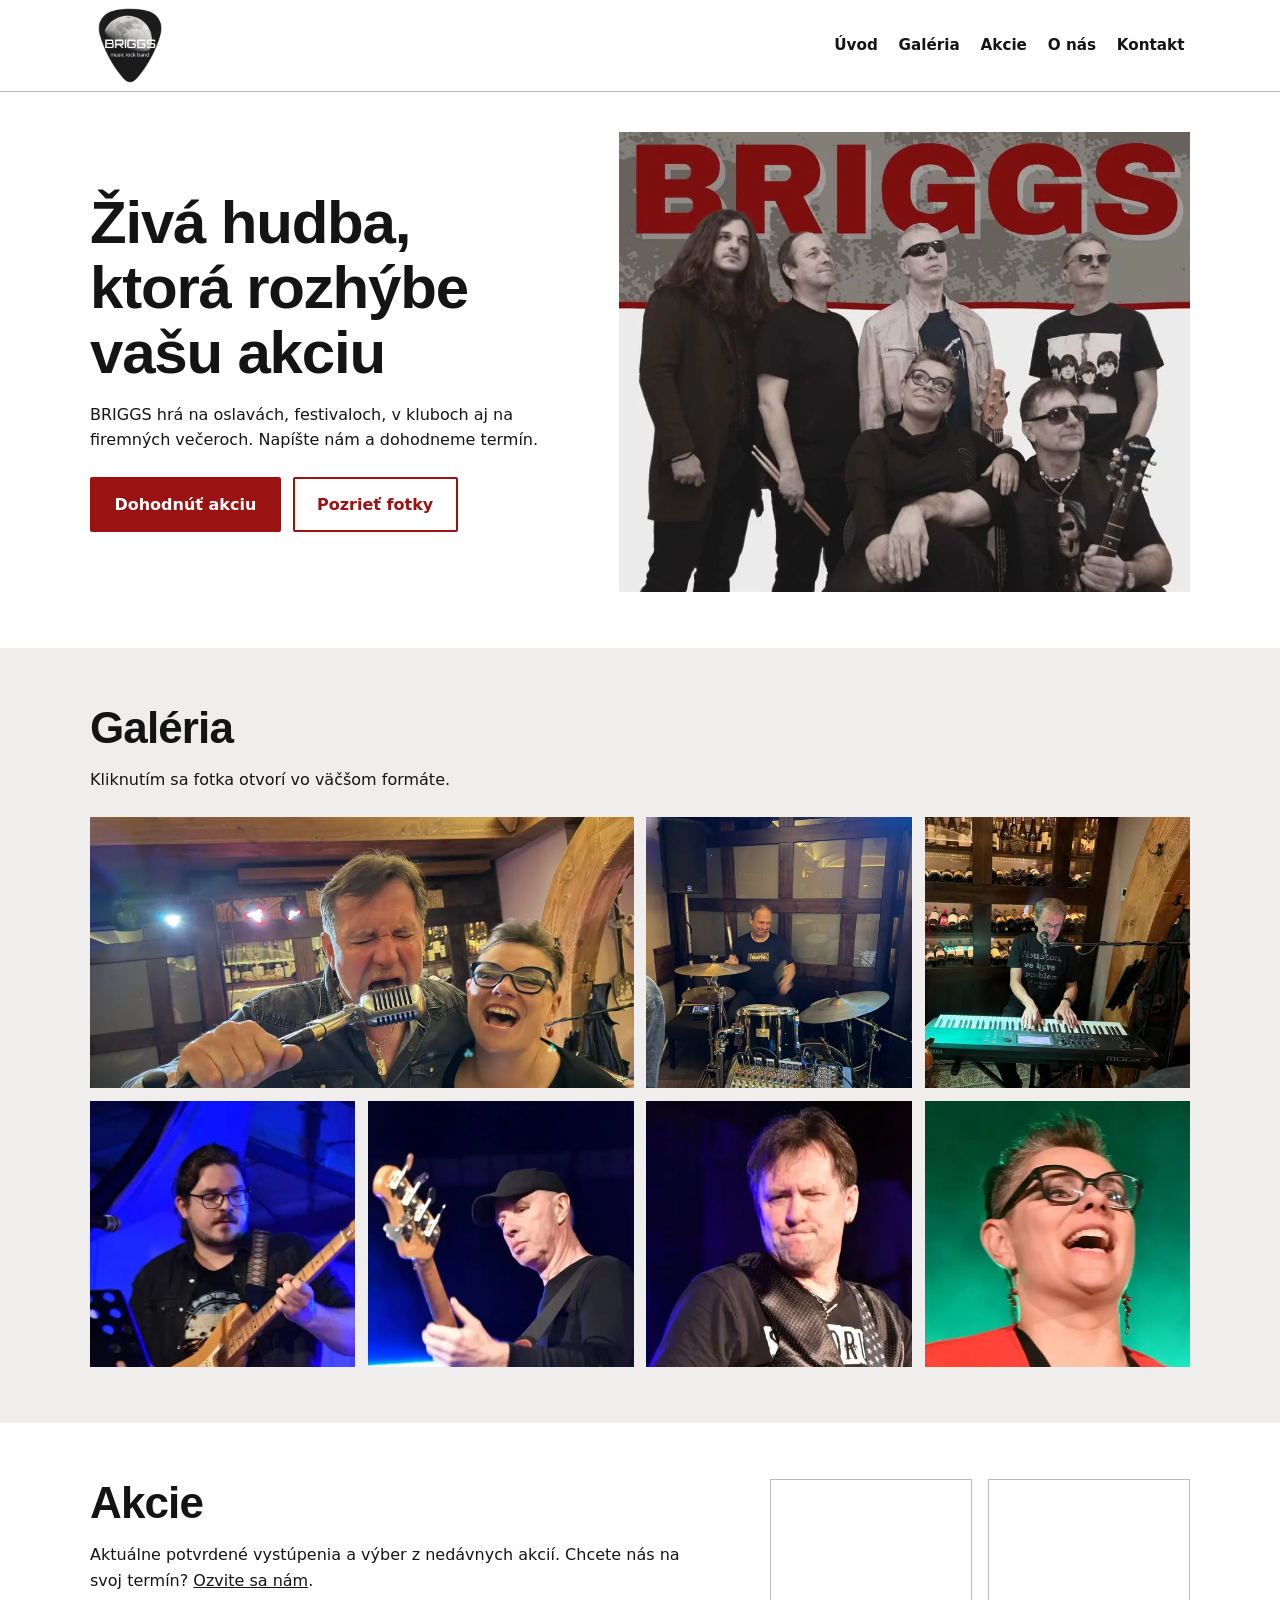
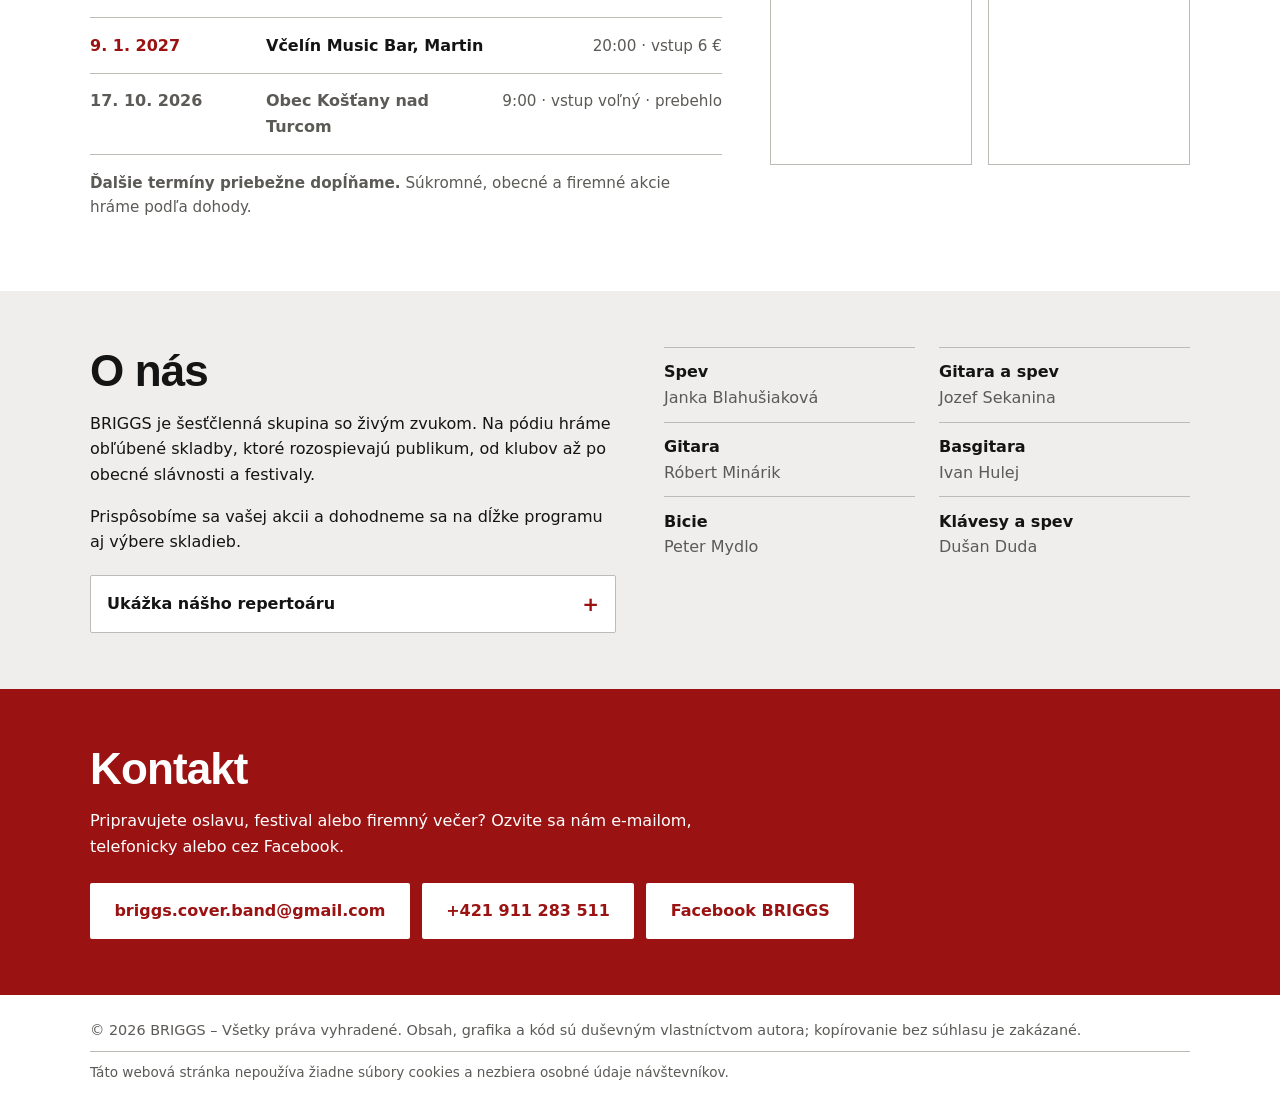
==== commit 05aefc99: "Add files via upload" ====
--- a/index.html
+++ b/index.html
@@ -8,24 +8,82 @@
   <meta name="author" content="BRIGGS">
   <meta name="copyright" content="Copyright © 2026 BRIGGS. Všetky práva vyhradené.">
   <meta name="description" content="BRIGGS – živá rocková kapela na oslavy, festivaly, klubové koncerty a firemné akcie. Dohodnite si termín.">
+  <meta name="robots" content="index, follow, max-image-preview:large">
+  <meta name="theme-color" content="#9b1212">
   <title>BRIGGS – živá hudba na vaše akcie</title>
+
+  <!-- ADRESA STRÁNKY: po kúpe vlastnej domény zmeňte "https://briggsband.ddns.net" na novú adresu
+       na 4 miestach: canonical, og:url, og:image a v bloku JSON-LD nižšie (hľadajte briggsband.ddns.net). -->
+  <link rel="canonical" href="https://briggsband.ddns.net/">
+
+  <!-- Náhľad pri zdieľaní na Facebooku, Messengeri a pod. -->
+  <meta property="og:type" content="website">
+  <meta property="og:locale" content="sk_SK">
+  <meta property="og:site_name" content="BRIGGS">
+  <meta property="og:title" content="BRIGGS – živá hudba na vaše akcie">
+  <meta property="og:description" content="Živá rocková kapela na oslavy, festivaly, klubové koncerty a firemné akcie. Dohodnite si termín.">
+  <meta property="og:url" content="https://briggsband.ddns.net/">
+  <meta property="og:image" content="https://briggsband.ddns.net/images/Briggs.webp">
+  <meta property="og:image:width" content="960">
+  <meta property="og:image:height" content="772">
+  <meta property="og:image:alt" content="Skupina BRIGGS: šesť členov pri spoločnej fotke">
+  <meta name="twitter:card" content="summary_large_image">
+
   <link rel="icon" href="images/favicon_trsatko.png" type="image/png">
   <link rel="stylesheet" href="styles.css">
+
+  <!-- Štruktúrované dáta pre Google (kapela + nadchádzajúci koncert).
+       Pri novej akcii upravte názov, dátum a miesto; po skončení akcie ju odstráňte. -->
   <script type="application/ld+json">
   {
     "@context": "https://schema.org",
-    "@type": "MusicGroup",
-    "name": "BRIGGS",
-    "genre": ["Rock", "Pop Rock", "Cover band"],
-    "email": "briggs.cover.band@gmail.com",
-    "telephone": "+421911283511",
-    "sameAs": [
-      "https://www.facebook.com/p/Briggs-100063162012209/"
+    "@graph": [
+      {
+        "@type": "MusicGroup",
+        "@id": "https://briggsband.ddns.net/#kapela",
+        "name": "BRIGGS",
+        "url": "https://briggsband.ddns.net/",
+        "image": "https://briggsband.ddns.net/images/Briggs.webp",
+        "description": "Živá rocková kapela na oslavy, festivaly, klubové koncerty a firemné akcie.",
+        "genre": ["Rock", "Pop Rock", "Cover band"],
+        "email": "briggs.cover.band@gmail.com",
+        "telephone": "+421911283511",
+        "sameAs": [
+          "https://www.facebook.com/p/Briggs-100063162012209/"
+        ]
+      },
+      {
+        "@type": "MusicEvent",
+        "name": "BRIGGS – koncert vo Včelín Music Bar",
+        "startDate": "2027-01-09T20:00:00+01:00",
+        "eventStatus": "https://schema.org/EventScheduled",
+        "eventAttendanceMode": "https://schema.org/OfflineEventAttendanceMode",
+        "image": "https://briggsband.ddns.net/images/plagat_Vcelin.webp",
+        "location": {
+          "@type": "MusicVenue",
+          "name": "Včelín Music Bar",
+          "address": {
+            "@type": "PostalAddress",
+            "addressLocality": "Martin",
+            "addressCountry": "SK"
+          }
+        },
+        "offers": {
+          "@type": "Offer",
+          "price": "6",
+          "priceCurrency": "EUR",
+          "availability": "https://schema.org/InStock",
+          "url": "https://briggsband.ddns.net/#akcie"
+        },
+        "performer": { "@id": "https://briggsband.ddns.net/#kapela" }
+      }
     ]
   }
   </script>
 </head>
 <body>
+
+  <a class="skip" href="#obsah">Preskočiť na obsah</a>
 
   <header>
     <a class="logo" href="#uvod" aria-label="BRIGGS – späť hore">
@@ -40,7 +98,7 @@
     </nav>
   </header>
 
-  <main>
+  <main id="obsah">
     <section id="uvod" class="hero">
       <div>
         <h1>Živá hudba, ktorá rozhýbe vašu akciu</h1>
@@ -57,13 +115,13 @@
       <h2>Galéria</h2>
       <p>Kliknutím sa fotka otvorí vo väčšom formáte.</p>
       <div class="grid">
-        <a class="wide" href="#foto-jaj"><img src="images/JaJ.webp" width="960" height="480" loading="lazy" alt="Spevák a speváčka pri mikrofóne"></a>
-        <a href="#foto-peter"><img src="images/Peter.webp" width="480" height="480" loading="lazy" alt="Bubeník za bicími"></a>
-        <a href="#foto-dusan"><img src="images/Dusan.webp" width="480" height="480" loading="lazy" alt="Klávesista pri klávesoch"></a>
-        <a href="#foto-robert"><img src="images/Robert.webp" width="480" height="480" loading="lazy" alt="Gitarista na pódiu"></a>
-        <a href="#foto-ivan"><img src="images/Ivan.webp" width="480" height="480" loading="lazy" alt="Basgitarista na pódiu"></a>
-        <a href="#foto-jozef"><img src="images/Jozef.webp" width="480" height="480" loading="lazy" alt="Spevák s gitarou"></a>
-        <a href="#foto-janka"><img src="images/Janka.webp" width="480" height="480" loading="lazy" alt="Speváčka na pódiu"></a>
+        <a class="wide" href="#foto-jaj"><img src="images/JaJ.webp" width="960" height="480" loading="lazy" decoding="async" alt="Spevák a speváčka pri mikrofóne"></a>
+        <a href="#foto-peter"><img src="images/Peter.webp" width="480" height="480" loading="lazy" decoding="async" alt="Bubeník za bicími"></a>
+        <a href="#foto-dusan"><img src="images/Dusan.webp" width="480" height="480" loading="lazy" decoding="async" alt="Klávesista pri klávesoch"></a>
+        <a href="#foto-robert"><img src="images/Robert.webp" width="480" height="480" loading="lazy" decoding="async" alt="Gitarista na pódiu"></a>
+        <a href="#foto-ivan"><img src="images/Ivan.webp" width="480" height="480" loading="lazy" decoding="async" alt="Basgitarista na pódiu"></a>
+        <a href="#foto-jozef"><img src="images/Jozef.webp" width="480" height="480" loading="lazy" decoding="async" alt="Spevák s gitarou"></a>
+        <a href="#foto-janka"><img src="images/Janka.webp" width="480" height="480" loading="lazy" decoding="async" alt="Speváčka na pódiu"></a>
       </div>
     </section>
 
@@ -88,10 +146,10 @@
         </div>
         <div class="gig-posters">
           <a class="gig-poster" href="#plagat-vcelin">
-            <img src="images/plagat_Vcelin.webp" width="800" height="1131" loading="lazy" alt="Plagát koncertu BRIGGS – 9. 1. 2027 Včelín Music Bar, Martin">
+            <img src="images/plagat_Vcelin.webp" width="800" height="1131" loading="lazy" decoding="async" alt="Plagát koncertu BRIGGS – 9. 1. 2027 Včelín Music Bar, Martin">
           </a>
           <a class="gig-poster" href="#plagat-kostany">
-            <img src="images/plagat_Kostany.webp" width="800" height="1131" loading="lazy" alt="Plagát akcie BRIGGS – 17. 10. 2026 Obec Košťany nad Turcom">
+            <img src="images/plagat_Kostany.webp" width="800" height="1131" loading="lazy" decoding="async" alt="Plagát akcie BRIGGS – 17. 10. 2026 Obec Košťany nad Turcom">
           </a>
         </div>
       </div>
@@ -127,7 +185,7 @@
       <p class="buttons">
         <a class="btn btn-light" href="mailto:briggs.cover.band@gmail.com">briggs.cover.band@gmail.com</a>
         <a class="btn btn-light" href="tel:+421911283511">+421 911 283 511</a>
-        <a class="btn btn-light" href="https://www.facebook.com/p/Briggs-100063162012209/" target="_blank" rel="noopener noreferrer" aria-label="Navštíviť Facebook stránku kapely BRIGGS">Facebook BRIGGS</a>
+        <a class="btn btn-light" href="https://www.facebook.com/p/Briggs-100063162012209/" target="_blank" rel="noopener noreferrer" aria-label="Navštíviť Facebook stránku kapely BRIGGS (otvorí sa v novom okne)">Facebook BRIGGS</a>
       </p>
     </section>
   </main>
@@ -140,47 +198,47 @@
   <!-- LIGHTBOX PRE GALÉRIU A PLAGÁTY (čisté CSS bez JS) -->
   <div id="foto-jaj" class="lightbox" role="dialog" aria-label="Spevák a speváčka pri mikrofóne">
     <a href="#_" class="lightbox-bg" aria-label="Zavrieť"></a>
-    <img src="images/big-JaJ.webp" loading="lazy" alt="Spevák a speváčka pri mikrofóne">
+    <img src="images/big-JaJ.webp" loading="lazy" decoding="async" alt="Spevák a speváčka pri mikrofóne">
     <a href="#_" class="lightbox-close" aria-label="Zavrieť">✕</a>
   </div>
   <div id="foto-peter" class="lightbox" role="dialog" aria-label="Bubeník za bicími">
     <a href="#_" class="lightbox-bg" aria-label="Zavrieť"></a>
-    <img src="images/big-Peter.webp" loading="lazy" alt="Bubeník za bicími">
+    <img src="images/big-Peter.webp" loading="lazy" decoding="async" alt="Bubeník za bicími">
     <a href="#_" class="lightbox-close" aria-label="Zavrieť">✕</a>
   </div>
   <div id="foto-dusan" class="lightbox" role="dialog" aria-label="Klávesista pri klávesoch">
     <a href="#_" class="lightbox-bg" aria-label="Zavrieť"></a>
-    <img src="images/big-Dusan.webp" loading="lazy" alt="Klávesista pri klávesoch">
+    <img src="images/big-Dusan.webp" loading="lazy" decoding="async" alt="Klávesista pri klávesoch">
     <a href="#_" class="lightbox-close" aria-label="Zavrieť">✕</a>
   </div>
   <div id="foto-robert" class="lightbox" role="dialog" aria-label="Gitarista na pódiu">
     <a href="#_" class="lightbox-bg" aria-label="Zavrieť"></a>
-    <img src="images/big-Robert.webp" loading="lazy" alt="Gitarista na pódiu">
+    <img src="images/big-Robert.webp" loading="lazy" decoding="async" alt="Gitarista na pódiu">
     <a href="#_" class="lightbox-close" aria-label="Zavrieť">✕</a>
   </div>
   <div id="foto-ivan" class="lightbox" role="dialog" aria-label="Basgitarista na pódiu">
     <a href="#_" class="lightbox-bg" aria-label="Zavrieť"></a>
-    <img src="images/big-Ivan.webp" loading="lazy" alt="Basgitarista na pódiu">
+    <img src="images/big-Ivan.webp" loading="lazy" decoding="async" alt="Basgitarista na pódiu">
     <a href="#_" class="lightbox-close" aria-label="Zavrieť">✕</a>
   </div>
   <div id="foto-jozef" class="lightbox" role="dialog" aria-label="Spevák s gitarou">
     <a href="#_" class="lightbox-bg" aria-label="Zavrieť"></a>
-    <img src="images/big-Jozef.webp" loading="lazy" alt="Spevák s gitarou">
+    <img src="images/big-Jozef.webp" loading="lazy" decoding="async" alt="Spevák s gitarou">
     <a href="#_" class="lightbox-close" aria-label="Zavrieť">✕</a>
   </div>
   <div id="foto-janka" class="lightbox" role="dialog" aria-label="Speváčka na pódiu">
     <a href="#_" class="lightbox-bg" aria-label="Zavrieť"></a>
-    <img src="images/big-Janka.webp" loading="lazy" alt="Speváčka na pódiu">
+    <img src="images/big-Janka.webp" loading="lazy" decoding="async" alt="Speváčka na pódiu">
     <a href="#_" class="lightbox-close" aria-label="Zavrieť">✕</a>
   </div>
   <div id="plagat-vcelin" class="lightbox" role="dialog" aria-label="Plagát koncertu BRIGGS – 9. 1. 2027 Včelín Music Bar, Martin">
     <a href="#_" class="lightbox-bg" aria-label="Zavrieť"></a>
-    <img src="images/plagat_Vcelin.webp" loading="lazy" alt="Plagát koncertu BRIGGS – 9. 1. 2027 Včelín Music Bar, Martin">
+    <img src="images/plagat_Vcelin.webp" loading="lazy" decoding="async" alt="Plagát koncertu BRIGGS – 9. 1. 2027 Včelín Music Bar, Martin">
     <a href="#_" class="lightbox-close" aria-label="Zavrieť">✕</a>
   </div>
   <div id="plagat-kostany" class="lightbox" role="dialog" aria-label="Plagát akcie BRIGGS – 17. 10. 2026 Obec Košťany nad Turcom">
     <a href="#_" class="lightbox-bg" aria-label="Zavrieť"></a>
-    <img src="images/plagat_Kostany.webp" loading="lazy" alt="Plagát akcie BRIGGS – 17. 10. 2026 Obec Košťany nad Turcom">
+    <img src="images/plagat_Kostany.webp" loading="lazy" decoding="async" alt="Plagát akcie BRIGGS – 17. 10. 2026 Obec Košťany nad Turcom">
     <a href="#_" class="lightbox-close" aria-label="Zavrieť">✕</a>
   </div>
 
--- a/styles.css
+++ b/styles.css
@@ -1,66 +1,511 @@
 /* Copyright (c) 2026 BRIGGS. Všetky práva vyhradené. */
-*{box-sizing:border-box}
-:root{--ink:#141414;--paper:#fff;--soft:#efeeec;--red:#9b1212;--mute:#5c5a56;--line:#bdbbb6;--side:max(1.25rem,calc((100% - 1100px)/2))}
-html{scroll-behavior:smooth;scroll-padding-top:100px}
-@media (prefers-reduced-motion:reduce){html{scroll-behavior:auto}}
-body{margin:0;font:1rem/1.6 system-ui,"Segoe UI",Roboto,Arial,sans-serif;color:var(--ink);background:var(--paper)}
-img{display:block;max-width:100%;height:auto}
-a{color:inherit}
-:focus-visible{outline:3px solid var(--red);outline-offset:3px}
-h1,h2{margin:0 0 1rem;font-family:"Arial Black","Segoe UI Black","Helvetica Neue",Arial,sans-serif;font-weight:900;line-height:1.05;letter-spacing:-.02em}
-h1{font-size:clamp(2.2rem,8vw,4rem)}
-h2{font-size:clamp(1.8rem,5vw,2.75rem)}
-p{max-width:38rem;margin:0 0 1rem}
-section{padding:3.5rem var(--side)}
-
-header{position:sticky;top:0;z-index:5;display:flex;align-items:center;justify-content:space-between;gap:1rem;padding:.5rem var(--side);background:var(--paper);border-bottom:1px solid var(--line)}
-.logo img{width:80px;height:auto;mix-blend-mode:multiply}
-nav{display:flex;flex-wrap:wrap;justify-content:flex-end;gap:.3rem 1.1rem;font-size:.95rem;font-weight:600}
-nav a{text-decoration:none}
-nav a:hover{color:var(--red);text-decoration:underline}
-
-.buttons{display:flex;flex-wrap:wrap;gap:.75rem;max-width:none;margin:1.5rem 0 0}
-.btn{display:inline-block;padding:.8rem 1.4rem;border:2px solid var(--red);border-radius:2px;background:var(--red);color:#fff;font-weight:700;text-decoration:none}
-.btn:hover{background:var(--ink);border-color:var(--ink)}
-.btn-line{background:transparent;color:var(--red)}
-.btn-line:hover{color:#fff}
-.btn-light{border-color:#fff;background:#fff;color:var(--red)}
-.btn-light:hover{background:transparent;border-color:#fff;color:#fff}
-
-.hero{display:grid;gap:2rem;align-items:center;padding-top:2.5rem}
-.hero-photo{order:-1;width:100%}
-@media (min-width:800px){.hero{grid-template-columns:1fr 1.15fr}.hero-photo{order:0}}
-
-.soft{background:var(--soft)}
-.grid{display:grid;grid-template-columns:repeat(2,1fr);gap:.6rem;margin-top:1.5rem}
-.grid a{display:block;overflow:hidden}
-.grid img{width:100%;height:100%;object-fit:cover}
-.wide{grid-column:span 2}
-@media (min-width:800px){.grid{grid-template-columns:repeat(4,1fr);gap:.8rem}}
-
-.gigs-layout{display:grid;gap:2rem;align-items:start}
-@media (min-width:800px){.gigs-layout{grid-template-columns:1fr minmax(260px,420px);gap:3rem}}
-.gig-posters{display:grid;grid-template-columns:repeat(2,minmax(0,1fr));gap:1rem}
-.gig-poster{display:block;border:1px solid var(--line)}
-.gig-poster img{width:100%;height:auto}
-.gig-list{list-style:none;margin:1.5rem 0 0;padding:0;border-top:1px solid var(--line)}
-.gig-list li{display:grid;gap:.25rem 1.5rem;padding:.9rem 0;border-bottom:1px solid var(--line);align-items:baseline}
-.gig-past .gig-date,.gig-past .gig-place{color:var(--mute)}
-.gig-date{font-weight:900;color:var(--red);white-space:nowrap}
-.gig-place{font-weight:700}
-.gig-info{color:var(--mute);font-size:.95rem}
-@media (min-width:700px){.gig-list li{grid-template-columns:9.5rem 1fr auto}}
-
-.about{display:grid;gap:2rem}
-@media (min-width:800px){.about{grid-template-columns:1fr 1fr;gap:3rem}}
-.members{display:grid;grid-template-columns:1fr 1fr;gap:0 1.5rem;align-content:start;margin:0}
-.members div{padding:.7rem 0;border-top:1px solid var(--line)}
-.members dt{font-weight:700}
-.members dd{margin:0;color:var(--mute)}
-
-.contact{background:var(--red);color:#fff}
-
-footer{padding:1.5rem var(--side);color:var(--mute);font-size:.9rem}
-footer p{margin:0;max-width:none}
-footer .cookies-info{margin-top:.6rem;padding-top:.6rem;border-top:1px solid var(--line);font-size:.85rem}
-@media (min-width:900px){footer p:first-child{white-space:nowrap}}
+*,
+*::before,
+*::after {
+  box-sizing: border-box;
+}
+
+:root {
+  --ink: #141414;
+  --paper: #fff;
+  --soft: #efeeec;
+  --red: #9b1212;
+  --mute: #5c5a56;
+  --line: #bdbbb6;
+  --side: max(1.25rem, calc((100% - 1100px) / 2));
+}
+
+html {
+  -webkit-text-size-adjust: 100%;
+  text-size-adjust: 100%;
+  scroll-behavior: smooth;
+  scroll-padding-top: 6rem;
+}
+
+body {
+  margin: 0;
+  font: 1rem/1.6 system-ui, "Segoe UI", Roboto, Arial, sans-serif;
+  color: var(--ink);
+  background: var(--paper);
+}
+
+img {
+  display: block;
+  max-width: 100%;
+  height: auto;
+}
+
+a {
+  color: inherit;
+}
+
+:focus-visible {
+  outline: 3px solid var(--red);
+  outline-offset: 3px;
+}
+
+/* Odkaz "Preskočiť na obsah" pre ovládanie klávesnicou */
+.skip {
+  position: absolute;
+  top: -4rem;
+  left: 0.5rem;
+  z-index: 100;
+  padding: 0.6rem 1rem;
+  background: var(--ink);
+  color: #fff;
+  font-weight: 700;
+}
+
+.skip:focus {
+  top: 0.5rem;
+}
+
+.skip:focus-visible {
+  outline-color: #fff;
+}
+
+h1,
+h2 {
+  margin: 0 0 1rem;
+  font-family: "Arial Black", "Segoe UI Black", "Helvetica Neue", Arial, sans-serif;
+  font-weight: 900;
+  line-height: 1.08;
+  letter-spacing: -0.02em;
+  text-wrap: balance;
+}
+
+h1 {
+  font-size: clamp(2rem, 4.8vw, 3.75rem);
+}
+
+h2 {
+  font-size: clamp(1.8rem, 5vw, 2.75rem);
+}
+
+p {
+  max-width: 38rem;
+  margin: 0 0 1rem;
+}
+
+section {
+  padding: 3.5rem var(--side);
+}
+
+/* Hlavička a navigácia */
+header {
+  position: sticky;
+  top: 0;
+  z-index: 5;
+  display: flex;
+  align-items: center;
+  justify-content: space-between;
+  gap: 0.75rem;
+  padding: 0.4rem var(--side);
+  background: var(--paper);
+  border-bottom: 1px solid var(--line);
+}
+
+.logo img {
+  width: 60px;
+  mix-blend-mode: multiply;
+}
+
+nav {
+  display: flex;
+  flex-wrap: wrap;
+  justify-content: flex-end;
+  gap: 0 0.4rem;
+  font-size: 0.85rem;
+  font-weight: 600;
+}
+
+/* Väčšia plocha na ťuknutie prstom */
+nav a {
+  padding: 0.35rem 0.25rem;
+  text-decoration: none;
+  white-space: nowrap;
+}
+
+nav a:hover {
+  color: var(--red);
+  text-decoration: underline;
+}
+
+@media (min-width: 600px) {
+  .logo img {
+    width: 80px;
+  }
+
+  nav {
+    gap: 0 0.6rem;
+    font-size: 0.95rem;
+  }
+
+  nav a {
+    padding: 0.5rem 0.35rem;
+  }
+}
+
+/* Tlačidlá */
+.buttons {
+  display: flex;
+  flex-wrap: wrap;
+  gap: 0.75rem;
+  max-width: none;
+  margin: 1.5rem 0 0;
+}
+
+.btn {
+  display: inline-block;
+  max-width: 100%;
+  padding: 0.8rem 1.4rem;
+  border: 2px solid var(--red);
+  border-radius: 2px;
+  background: var(--red);
+  color: #fff;
+  font-weight: 700;
+  text-align: center;
+  text-decoration: none;
+  overflow-wrap: anywhere; /* dlhý e-mail nepretečie na úzkych mobiloch */
+  transition: background-color 0.15s ease, border-color 0.15s ease, color 0.15s ease;
+}
+
+.btn:hover {
+  background: var(--ink);
+  border-color: var(--ink);
+}
+
+.btn-line {
+  background: transparent;
+  color: var(--red);
+}
+
+.btn-line:hover {
+  color: #fff;
+}
+
+.btn-light {
+  border-color: #fff;
+  background: #fff;
+  color: var(--red);
+}
+
+.btn-light:hover {
+  background: transparent;
+  color: #fff;
+}
+
+/* Úvod */
+.hero {
+  display: grid;
+  gap: 1.5rem;
+  align-items: center;
+  padding-top: 1.5rem;
+}
+
+.hero-photo {
+  order: -1;
+  width: 100%;
+}
+
+@media (min-width: 920px) {
+  .hero {
+    grid-template-columns: 1fr 1.15fr;
+    gap: 2rem;
+    padding-top: 2.5rem;
+  }
+
+  .hero-photo {
+    order: 0;
+  }
+}
+
+/* Galéria */
+.soft {
+  background: var(--soft);
+}
+
+.grid {
+  display: grid;
+  grid-template-columns: repeat(2, 1fr);
+  gap: 0.6rem;
+  margin-top: 1.5rem;
+}
+
+.grid a,
+.gig-poster {
+  display: block;
+  overflow: hidden;
+}
+
+.grid img,
+.gig-poster img {
+  width: 100%;
+}
+
+.grid img {
+  height: 100%;
+  object-fit: cover;
+}
+
+.wide {
+  grid-column: span 2;
+}
+
+@media (min-width: 800px) {
+  .grid {
+    grid-template-columns: repeat(4, 1fr);
+    gap: 0.8rem;
+  }
+}
+
+/* Akcie */
+.gigs-layout {
+  display: grid;
+  gap: 2rem;
+  align-items: start;
+}
+
+@media (min-width: 800px) {
+  .gigs-layout {
+    grid-template-columns: 1fr minmax(260px, 420px);
+    gap: 3rem;
+  }
+}
+
+.gig-posters {
+  display: grid;
+  grid-template-columns: repeat(2, minmax(0, 1fr));
+  gap: 1rem;
+}
+
+.gig-poster {
+  border: 1px solid var(--line);
+}
+
+.gig-list {
+  list-style: none;
+  margin: 1.5rem 0 0;
+  padding: 0;
+  border-top: 1px solid var(--line);
+}
+
+.gig-list li {
+  display: grid;
+  gap: 0.25rem 1.5rem;
+  padding: 0.9rem 0;
+  border-bottom: 1px solid var(--line);
+  align-items: baseline;
+}
+
+.gig-past .gig-date,
+.gig-past .gig-place {
+  color: var(--mute);
+}
+
+.gig-date {
+  font-weight: 900;
+  color: var(--red);
+  white-space: nowrap;
+}
+
+.gig-place {
+  font-weight: 700;
+}
+
+.gig-info,
+.gig-note {
+  color: var(--mute);
+  font-size: 0.95rem;
+}
+
+.gig-note {
+  margin-top: 1rem;
+}
+
+@media (min-width: 700px) {
+  .gig-list li {
+    grid-template-columns: 9.5rem 1fr auto;
+  }
+}
+
+/* O nás */
+.about {
+  display: grid;
+  gap: 2rem;
+}
+
+@media (min-width: 800px) {
+  .about {
+    grid-template-columns: 1fr 1fr;
+    gap: 3rem;
+  }
+}
+
+.repertoire {
+  margin-top: 1.25rem;
+  border: 1px solid var(--line);
+  background: var(--paper);
+  border-radius: 2px;
+}
+
+.repertoire summary {
+  display: flex;
+  align-items: center;
+  justify-content: space-between;
+  padding: 0.75rem 1rem;
+  font-weight: 700;
+  cursor: pointer;
+  list-style: none;
+}
+
+.repertoire summary::-webkit-details-marker {
+  display: none;
+}
+
+.repertoire summary::after {
+  content: "+";
+  font-size: 1.25rem;
+  color: var(--red);
+  font-weight: 900;
+}
+
+.repertoire[open] summary::after {
+  content: "−";
+}
+
+.repertoire ul {
+  margin: 0;
+  padding: 0 1rem 1rem 2.1rem;
+  color: var(--mute);
+  font-size: 0.95rem;
+}
+
+.repertoire li {
+  margin-top: 0.4rem;
+}
+
+.members {
+  display: grid;
+  grid-template-columns: 1fr;
+  gap: 0 1.5rem;
+  align-content: start;
+  margin: 0;
+}
+
+@media (min-width: 480px) {
+  .members {
+    grid-template-columns: 1fr 1fr;
+  }
+}
+
+.members div {
+  padding: 0.7rem 0;
+  border-top: 1px solid var(--line);
+}
+
+.members dt {
+  font-weight: 700;
+}
+
+.members dd {
+  margin: 0;
+  color: var(--mute);
+}
+
+/* Kontakt a pätička */
+.contact {
+  background: var(--red);
+  color: #fff;
+}
+
+/* Na červenom pozadí musí byť okraj zaostrenia biely, inak by nebol vidieť */
+.contact :focus-visible {
+  outline-color: #fff;
+}
+
+footer {
+  padding: 1.5rem var(--side);
+  color: var(--mute);
+  font-size: 0.9rem;
+}
+
+footer p {
+  margin: 0;
+  max-width: none;
+}
+
+footer .cookies-info {
+  margin-top: 0.6rem;
+  padding-top: 0.6rem;
+  border-top: 1px solid var(--line);
+  font-size: 0.85rem;
+}
+
+/* Lightbox */
+.lightbox {
+  display: none;
+  position: fixed;
+  inset: 0;
+  z-index: 50;
+  background: rgba(20, 20, 20, 0.92);
+  place-items: center;
+  padding: 1.5rem;
+}
+
+.lightbox:target {
+  display: grid;
+}
+
+.lightbox img {
+  position: relative;
+  z-index: 2;
+  max-width: 92vw;
+  max-height: 86vh;
+  max-height: 86dvh; /* na mobiloch rátá s lištou prehliadača */
+  border: 2px solid #fff;
+  box-shadow: 0 12px 40px rgba(0, 0, 0, 0.6);
+}
+
+.lightbox :focus-visible {
+  outline-color: #fff;
+}
+
+.lightbox-bg {
+  position: fixed;
+  inset: 0;
+  z-index: 1;
+  cursor: zoom-out;
+}
+
+.lightbox-close {
+  position: fixed;
+  top: 1rem;
+  right: 1.25rem;
+  z-index: 3;
+  width: 2.5rem;
+  height: 2.5rem;
+  display: grid;
+  place-items: center;
+  background: var(--red);
+  color: #fff;
+  text-decoration: none;
+  font-weight: 900;
+  font-size: 1.2rem;
+  border-radius: 2px;
+}
+
+.lightbox-close:hover {
+  background: #fff;
+  color: var(--ink);
+}
+
+@media (prefers-reduced-motion: reduce) {
+  html {
+    scroll-behavior: auto;
+  }
+
+  .btn {
+    transition: none;
+  }
+}
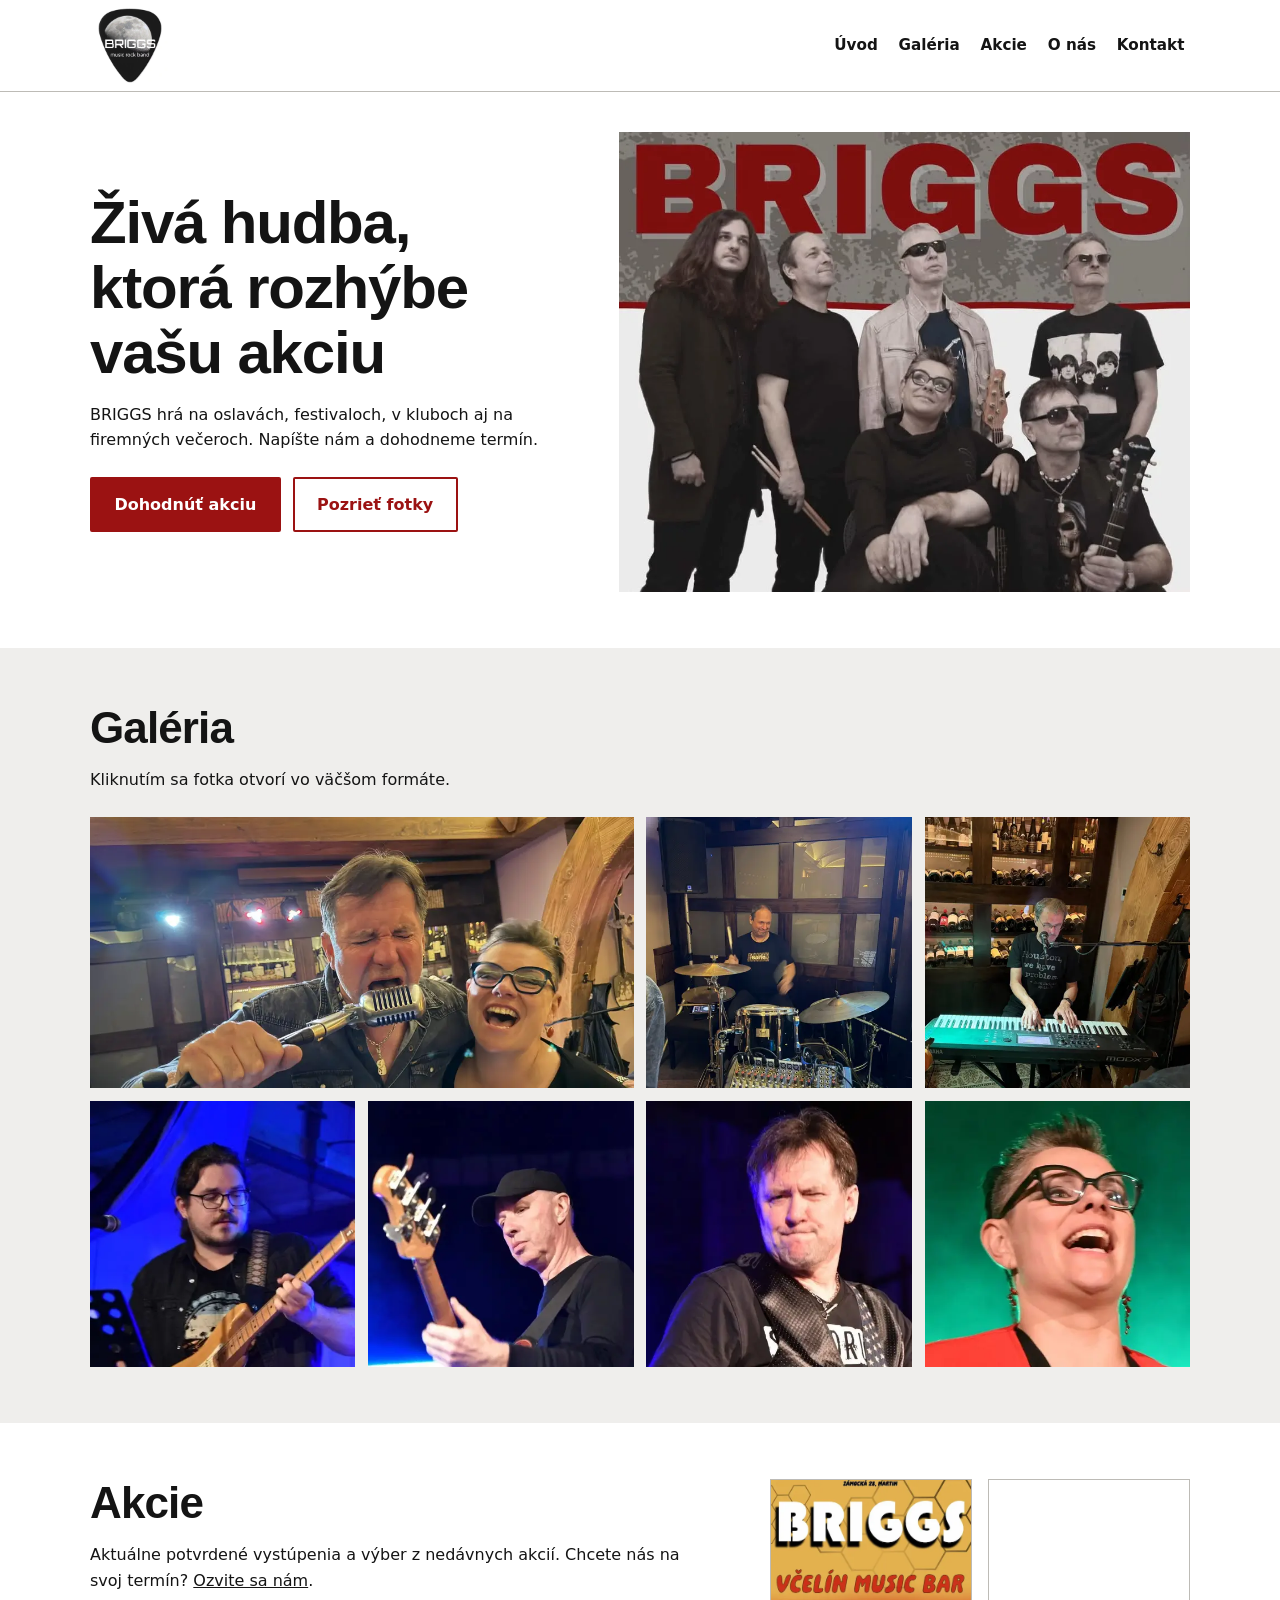
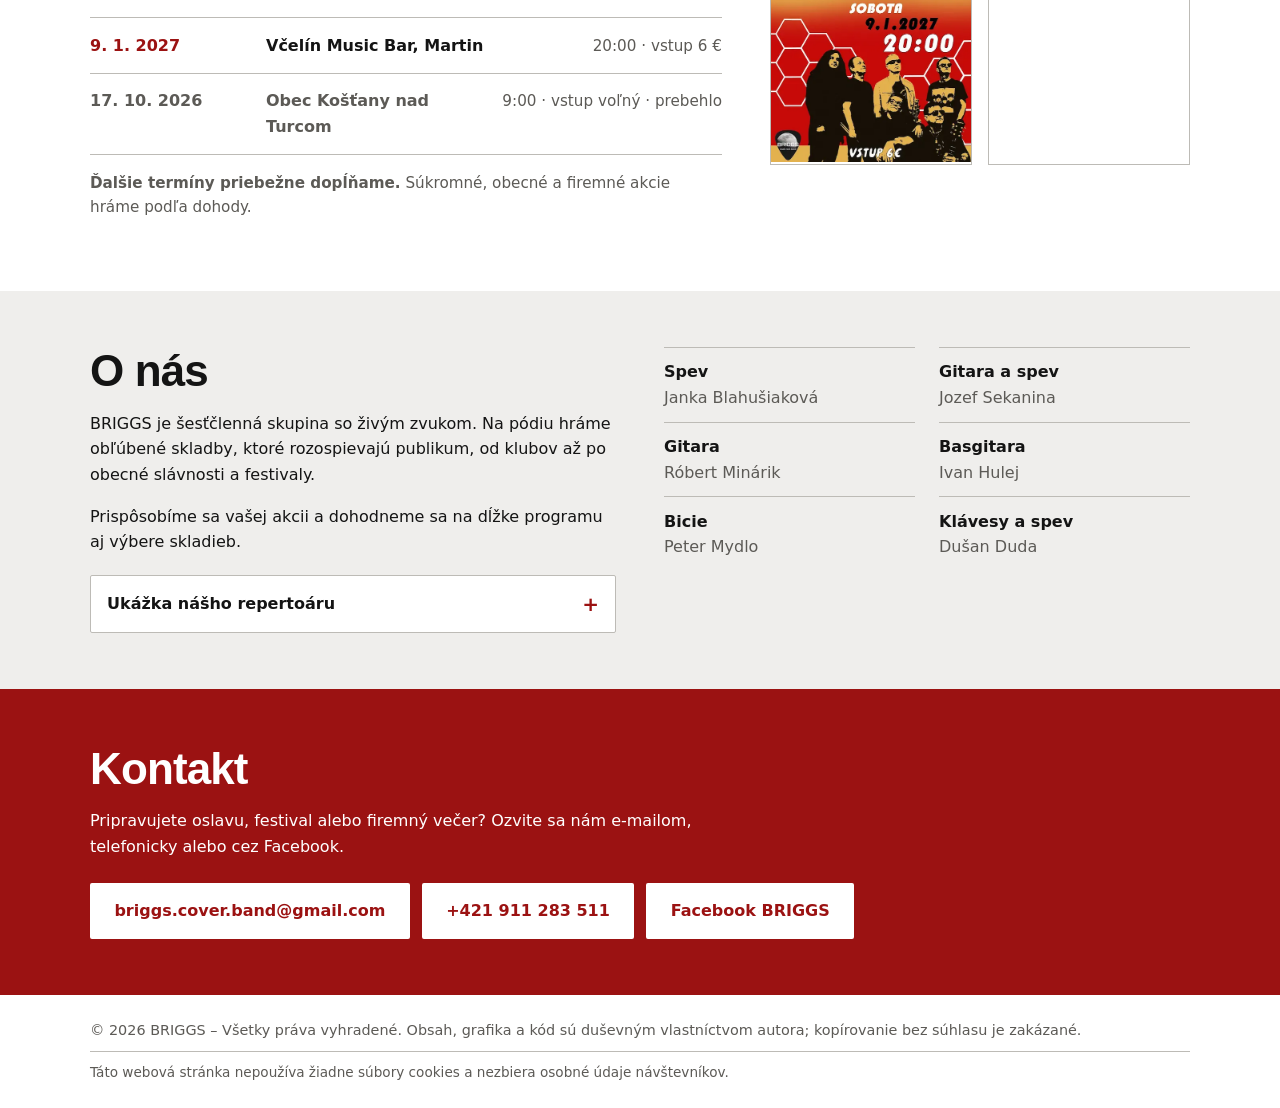
==== commit e1d124cf: "Add files via upload" ====
--- a/index.html
+++ b/index.html
@@ -146,10 +146,10 @@
         </div>
         <div class="gig-posters">
           <a class="gig-poster" href="#plagat-vcelin">
-            <img src="images/plagat_Vcelin.webp" width="800" height="1131" loading="lazy" decoding="async" alt="Plagát koncertu BRIGGS – 9. 1. 2027 Včelín Music Bar, Martin">
+            <img src="images/plagat_Vcelin_maly.webp" width="500" height="707" loading="lazy" decoding="async" alt="Plagát koncertu BRIGGS – 9. 1. 2027 Včelín Music Bar, Martin">
           </a>
           <a class="gig-poster" href="#plagat-kostany">
-            <img src="images/plagat_Kostany.webp" width="800" height="1131" loading="lazy" decoding="async" alt="Plagát akcie BRIGGS – 17. 10. 2026 Obec Košťany nad Turcom">
+            <img src="images/plagat_Kostany_maly.webp" width="500" height="711" loading="lazy" decoding="async" alt="Plagát akcie BRIGGS – 17. 10. 2026 Obec Košťany nad Turcom">
           </a>
         </div>
       </div>
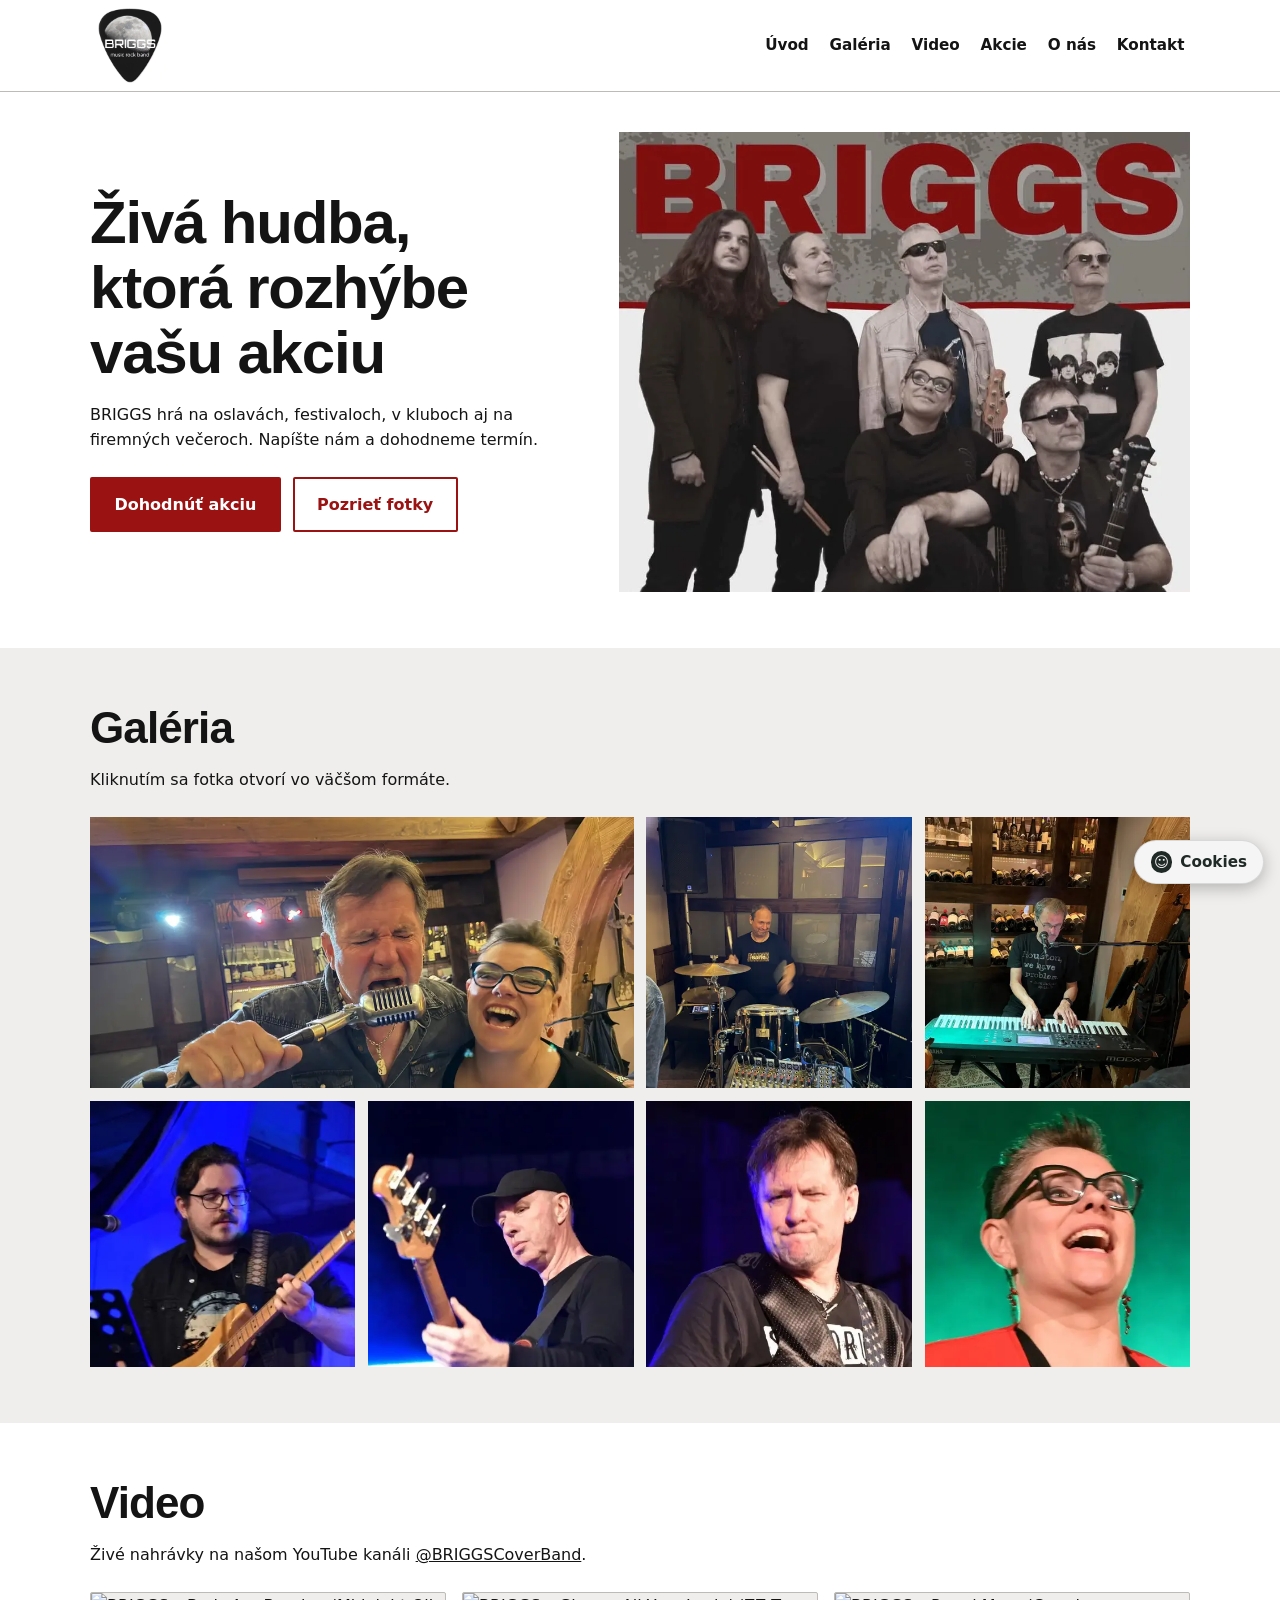
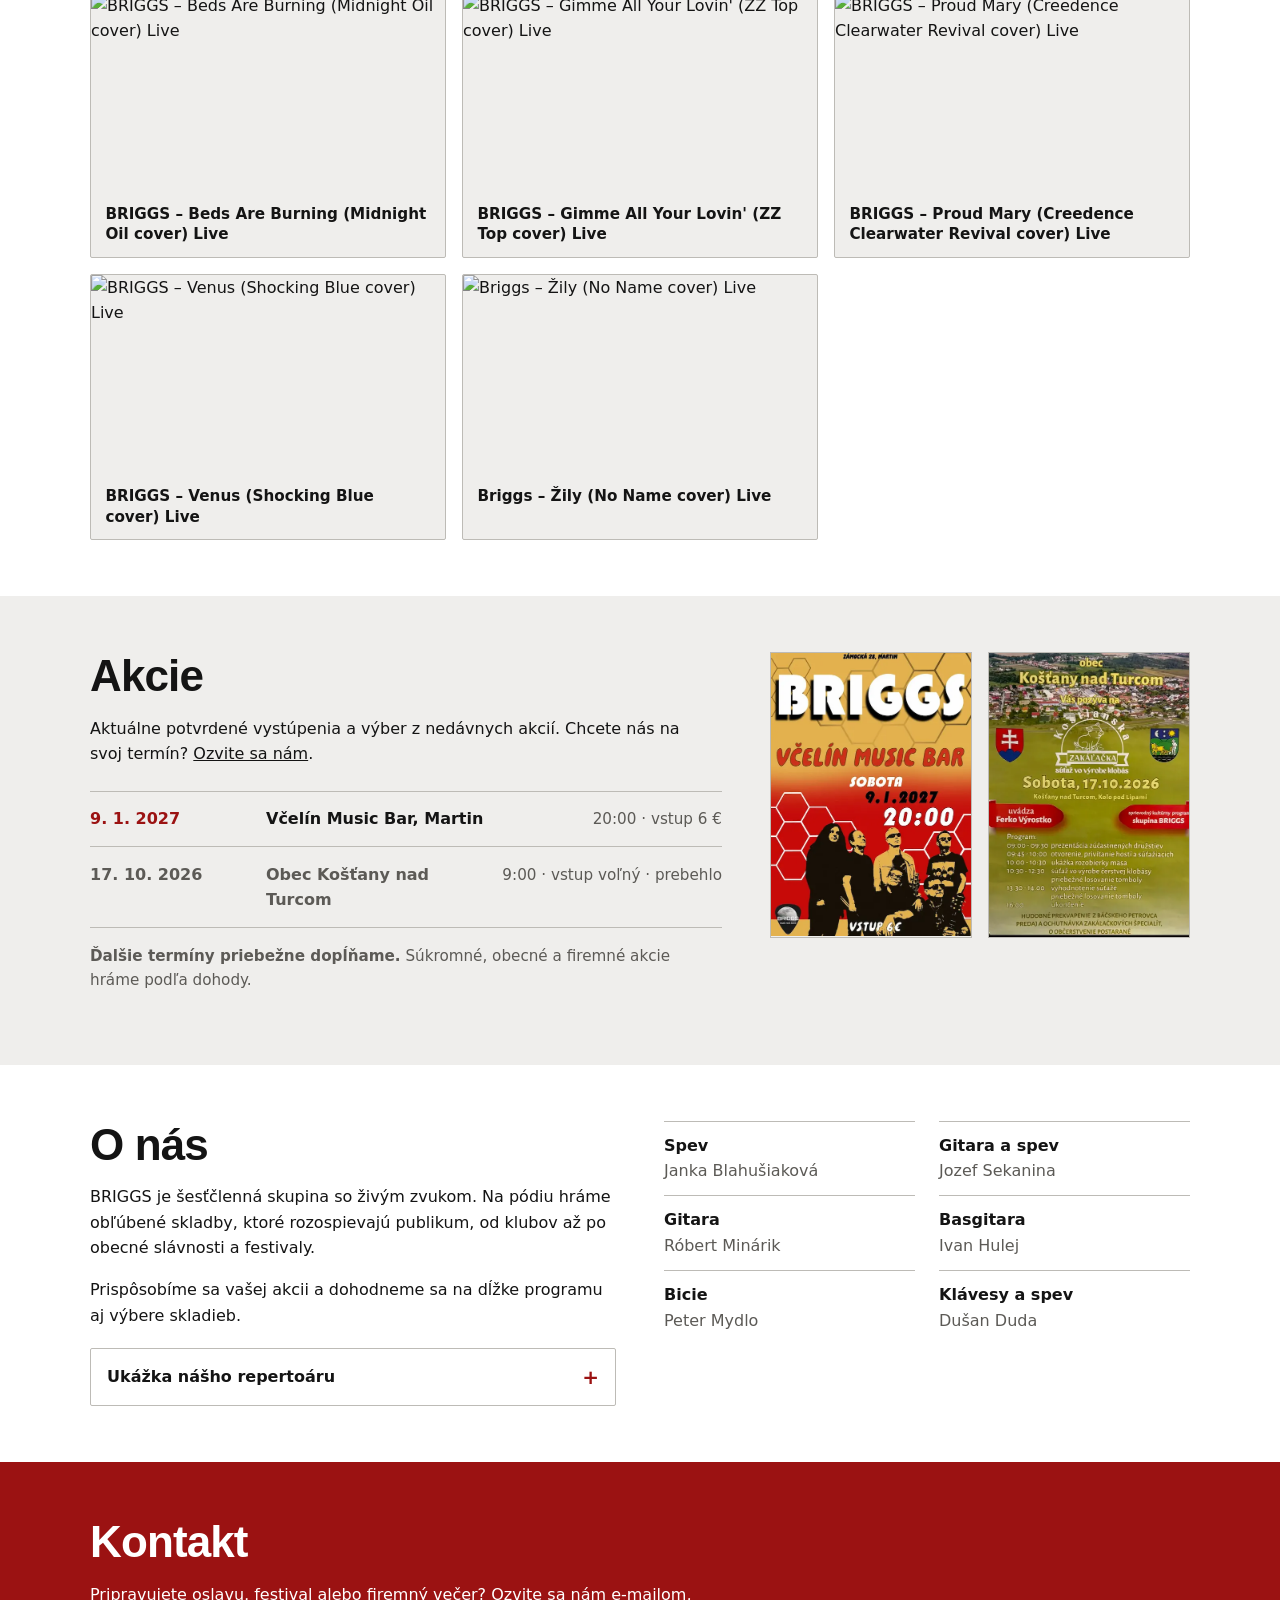
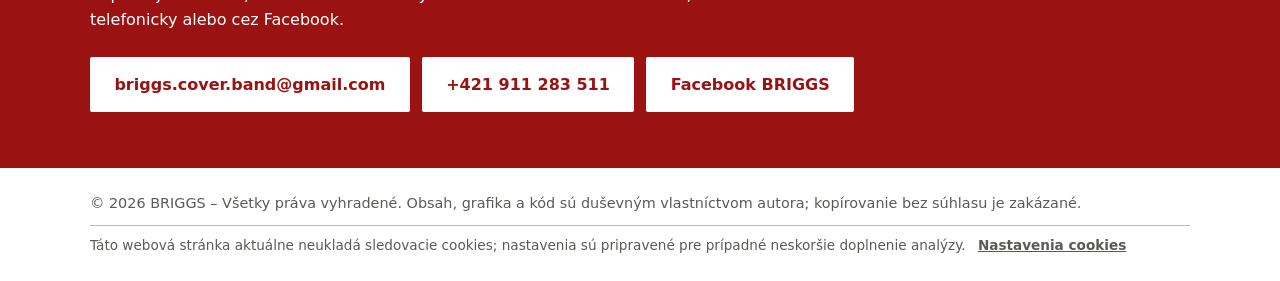
==== commit 096bbd88: "Add files via upload" ====
--- a/index.html
+++ b/index.html
@@ -49,7 +49,8 @@
         "email": "briggs.cover.band@gmail.com",
         "telephone": "+421911283511",
         "sameAs": [
-          "https://www.facebook.com/p/Briggs-100063162012209/"
+          "https://www.facebook.com/p/Briggs-100063162012209/",
+          "https://www.youtube.com/@BRIGGSCoverBand"
         ]
       },
       {
@@ -92,6 +93,7 @@
     <nav aria-label="Hlavné menu">
       <a href="#uvod">Úvod</a>
       <a href="#galeria">Galéria</a>
+      <a href="#video">Video</a>
       <a href="#akcie">Akcie</a>
       <a href="#o-nas">O nás</a>
       <a href="#kontakt">Kontakt</a>
@@ -125,7 +127,34 @@
       </div>
     </section>
 
-    <section id="akcie" class="gigs">
+    <section id="video">
+      <h2>Video</h2>
+      <p>Živé nahrávky na našom YouTube kanáli <a href="https://www.youtube.com/@BRIGGSCoverBand" target="_blank" rel="noopener noreferrer">@BRIGGSCoverBand</a>.</p>
+      <div class="video-grid">
+        <a class="video-card" href="https://www.youtube.com/watch?v=AgvLCBWWIh8" target="_blank" rel="noopener noreferrer">
+          <img src="images/video-1.webp" width="640" height="360" loading="lazy" decoding="async" alt="BRIGGS – Beds Are Burning (Midnight Oil cover) Live">
+          <h3>BRIGGS – Beds Are Burning (Midnight Oil cover) Live</h3>
+        </a>
+        <a class="video-card" href="https://www.youtube.com/watch?v=Oi0GRdU6Sb8" target="_blank" rel="noopener noreferrer">
+          <img src="images/video-2.webp" width="640" height="360" loading="lazy" decoding="async" alt="BRIGGS – Gimme All Your Lovin' (ZZ Top cover) Live">
+          <h3>BRIGGS – Gimme All Your Lovin' (ZZ Top cover) Live</h3>
+        </a>
+        <a class="video-card" href="https://www.youtube.com/watch?v=WidIoAhRzUE" target="_blank" rel="noopener noreferrer">
+          <img src="images/video-3.webp" width="640" height="360" loading="lazy" decoding="async" alt="BRIGGS – Proud Mary (Creedence Clearwater Revival cover) Live">
+          <h3>BRIGGS – Proud Mary (Creedence Clearwater Revival cover) Live</h3>
+        </a>
+        <a class="video-card" href="https://www.youtube.com/watch?v=5C4qZhxNxiA" target="_blank" rel="noopener noreferrer">
+          <img src="images/video-4.webp" width="640" height="360" loading="lazy" decoding="async" alt="BRIGGS – Venus (Shocking Blue cover) Live">
+          <h3>BRIGGS – Venus (Shocking Blue cover) Live</h3>
+        </a>
+        <a class="video-card" href="https://www.youtube.com/watch?v=YNiutcH93N0" target="_blank" rel="noopener noreferrer">
+          <img src="images/video-5.webp" width="640" height="360" loading="lazy" decoding="async" alt="Briggs – Žily (No Name cover) Live">
+          <h3>Briggs – Žily (No Name cover) Live</h3>
+        </a>
+      </div>
+    </section>
+
+    <section id="akcie" class="gigs soft">
       <div class="gigs-layout">
         <div>
           <h2>Akcie</h2>
@@ -155,7 +184,7 @@
       </div>
     </section>
 
-    <section id="o-nas" class="about soft">
+    <section id="o-nas" class="about">
       <div>
         <h2>O nás</h2>
         <p>BRIGGS je šesťčlenná skupina so živým zvukom. Na pódiu hráme obľúbené skladby, ktoré rozospievajú publikum, od klubov až po obecné slávnosti a festivaly.</p>
@@ -192,8 +221,119 @@
 
   <footer>
     <p>© 2026 BRIGGS – Všetky práva vyhradené. Obsah, grafika a kód sú duševným vlastníctvom autora; kopírovanie bez súhlasu je zakázané.</p>
-    <p class="cookies-info">Táto webová stránka nepoužíva žiadne súbory cookies a nezbiera osobné údaje návštevníkov.</p>
+    <p class="cookies-info">
+      Táto webová stránka aktuálne neukladá sledovacie cookies; nastavenia sú pripravené pre prípadné neskoršie doplnenie analýzy.
+      <a href="#cookies">Nastavenia cookies</a>
+    </p>
   </footer>
+
+  <!-- PLÁVAJÚCE TLAČIDLO A NASTAVENIA COOKIES (čisté HTML + CSS bez JS) -->
+  <a class="cookie-fab" href="#cookies" aria-label="Nastavenia cookies">
+    <span class="cookie-icon" aria-hidden="true">☺</span>
+    <span>Cookies</span>
+  </a>
+
+  <div id="cookies" class="lightbox" role="dialog" aria-labelledby="cookies-nadpis">
+    <a href="#_" class="lightbox-bg" aria-label="Zavrieť"></a>
+    <div class="cookie-dialog">
+      <div class="cookie-head">
+        <div class="cookie-title-wrap">
+          <span class="cookie-icon" aria-hidden="true">☺</span>
+          <h2 id="cookies-nadpis">Používame cookies</h2>
+        </div>
+        <a href="#_" class="cookie-x" aria-label="Zavrieť">✕</a>
+      </div>
+      <p class="cookie-lead">
+        Aby všetko fungovalo, a aby sme vedeli, čo zlepšiť. Vyberiete si sami – a kedykoľvek to zmeníte.
+      </p>
+      <p class="cookie-note">
+        Na tejto stránke aktuálne nebežia žiadne analytické, marketingové ani personalizačné skripty; kategórie sú pripravené pre budúcu analýzu.
+      </p>
+      <div class="cookie-actions-row">
+        <a class="cookie-btn cookie-btn-ghost" href="#_">Odmietnuť</a>
+        <a class="cookie-btn cookie-btn-solid" href="#_">Prijať všetko</a>
+      </div>
+      <div class="cookie-sublink-wrap">
+        <a class="cookie-sublink" href="#cookies-nastavenia">Prispôsobiť nastavenia</a>
+      </div>
+    </div>
+  </div>
+
+  <div id="cookies-nastavenia" class="lightbox" role="dialog" aria-labelledby="cookies-set-nadpis">
+    <a href="#_" class="lightbox-bg" aria-label="Zavrieť"></a>
+    <div class="cookie-dialog cookie-dialog-wide">
+      <div class="cookie-head">
+        <div class="cookie-title-wrap">
+          <span class="cookie-icon" aria-hidden="true">☺</span>
+          <h2 id="cookies-set-nadpis">Nastavenia cookies</h2>
+        </div>
+        <a href="#_" class="cookie-x" aria-label="Zavrieť">✕</a>
+      </div>
+      <p class="cookie-lead">
+        Vyberte si, čo môžeme používať. Nevyhnutné cookies sú vždy zapnuté, zvyšok zapnete, len ak chcete, a kedykoľvek to viete zmeniť.
+      </p>
+
+      <div class="cookie-categories">
+        <div class="cookie-cat">
+          <div class="cookie-cat-text">
+            <div class="cookie-cat-top">
+              <strong>Nevyhnutné</strong>
+              <span class="cookie-badge">VŽDY ZAPNUTÉ</span>
+            </div>
+            <p>Bez nich stránka nefunguje – bezpečnosť spojenia a doručenie stránky. Nedajú sa vypnúť.</p>
+          </div>
+          <label class="cookie-switch" aria-label="Nevyhnutné cookies (vždy zapnuté)">
+            <input type="checkbox" checked disabled>
+            <span class="cookie-slider"></span>
+          </label>
+        </div>
+
+        <div class="cookie-cat">
+          <div class="cookie-cat-text">
+            <div class="cookie-cat-top">
+              <strong>Analytické</strong>
+            </div>
+            <p>Anonymne meriame, ako sa stránka používa, aby sme ju mohli zlepšovať.</p>
+          </div>
+          <label class="cookie-switch" aria-label="Analytické cookies">
+            <input type="checkbox">
+            <span class="cookie-slider"></span>
+          </label>
+        </div>
+
+        <div class="cookie-cat">
+          <div class="cookie-cat-text">
+            <div class="cookie-cat-top">
+              <strong>Marketingové</strong>
+            </div>
+            <p>Pomáhajú ukázať relevantnejší obsah a merať dosah kampaní.</p>
+          </div>
+          <label class="cookie-switch" aria-label="Marketingové cookies">
+            <input type="checkbox">
+            <span class="cookie-slider"></span>
+          </label>
+        </div>
+
+        <div class="cookie-cat">
+          <div class="cookie-cat-text">
+            <div class="cookie-cat-top">
+              <strong>Personalizácia</strong>
+            </div>
+            <p>Zapamätajú si vaše nastavenia ako jazyk, región či naposledy zobrazené.</p>
+          </div>
+          <label class="cookie-switch" aria-label="Personalizačné cookies">
+            <input type="checkbox">
+            <span class="cookie-slider"></span>
+          </label>
+        </div>
+      </div>
+
+      <div class="cookie-actions-row cookie-actions-end">
+        <a class="cookie-btn cookie-btn-ghost" href="#_">Uložiť výber</a>
+        <a class="cookie-btn cookie-btn-solid" href="#_">Prijať všetko</a>
+      </div>
+    </div>
+  </div>
 
   <!-- LIGHTBOX PRE GALÉRIU A PLAGÁTY (čisté CSS bez JS) -->
   <div id="foto-jaj" class="lightbox" role="dialog" aria-label="Spevák a speváčka pri mikrofóne">
@@ -243,4 +383,4 @@
   </div>
 
 </body>
-</html>
+</html>
--- a/styles.css
+++ b/styles.css
@@ -166,7 +166,7 @@
   font-weight: 700;
   text-align: center;
   text-decoration: none;
-  overflow-wrap: anywhere; /* dlhý e-mail nepretečie na úzkych mobiloch */
+  overflow-wrap: anywhere;
   transition: background-color 0.15s ease, border-color 0.15s ease, color 0.15s ease;
 }
 
@@ -259,6 +259,54 @@
   }
 }
 
+/* Video */
+.video-grid {
+  display: grid;
+  grid-template-columns: 1fr;
+  gap: 1rem;
+  margin-top: 1.5rem;
+}
+
+@media (min-width: 700px) {
+  .video-grid {
+    grid-template-columns: repeat(2, 1fr);
+  }
+}
+
+@media (min-width: 1020px) {
+  .video-grid {
+    grid-template-columns: repeat(3, 1fr);
+  }
+}
+
+.video-card {
+  display: block;
+  text-decoration: none;
+  border: 1px solid var(--line);
+  background: var(--soft);
+  border-radius: 2px;
+  overflow: hidden;
+}
+
+.video-card img {
+  width: 100%;
+  aspect-ratio: 16 / 9;
+  object-fit: cover;
+}
+
+.video-card h3 {
+  margin: 0;
+  padding: 0.75rem 0.9rem;
+  font-size: 0.95rem;
+  font-weight: 700;
+  line-height: 1.35;
+}
+
+.video-card:hover h3 {
+  color: var(--red);
+  text-decoration: underline;
+}
+
 /* Akcie */
 .gigs-layout {
   display: grid;
@@ -419,7 +467,6 @@
   color: #fff;
 }
 
-/* Na červenom pozadí musí byť okraj zaostrenia biely, inak by nebol vidieť */
 .contact :focus-visible {
   outline-color: #fff;
 }
@@ -440,6 +487,11 @@
   padding-top: 0.6rem;
   border-top: 1px solid var(--line);
   font-size: 0.85rem;
+}
+
+footer .cookies-info a {
+  margin-left: 0.5rem;
+  font-weight: 700;
 }
 
 /* Lightbox */
@@ -462,7 +514,7 @@
   z-index: 2;
   max-width: 92vw;
   max-height: 86vh;
-  max-height: 86dvh; /* na mobiloch rátá s lištou prehliadača */
+  max-height: 86dvh;
   border: 2px solid #fff;
   box-shadow: 0 12px 40px rgba(0, 0, 0, 0.6);
 }
@@ -500,12 +552,283 @@
   color: var(--ink);
 }
 
+/* Plávajúce tlačidlo a dialógy Cookies */
+.cookie-fab {
+  position: fixed;
+  right: 1rem;
+  bottom: 1rem;
+  z-index: 20;
+  display: inline-flex;
+  align-items: center;
+  gap: 0.5rem;
+  padding: 0.55rem 1rem;
+  border-radius: 999px;
+  background: #f4f5f4;
+  color: #1f2925;
+  font-weight: 700;
+  font-size: 0.95rem;
+  text-decoration: none;
+  box-shadow: 0 4px 16px rgba(0, 0, 0, 0.25);
+  border: 1px solid rgba(20, 20, 20, 0.12);
+}
+
+.cookie-fab:hover {
+  background: #fff;
+  color: var(--red);
+}
+
+.cookie-icon {
+  display: inline-grid;
+  place-items: center;
+  width: 1.35rem;
+  height: 1.35rem;
+  border-radius: 50%;
+  background: #1f2925;
+  color: #f4f5f4;
+  font-size: 0.9rem;
+  line-height: 1;
+}
+
+.cookie-dialog {
+  position: relative;
+  z-index: 2;
+  width: 100%;
+  max-width: 31rem;
+  max-height: 90dvh;
+  overflow-y: auto;
+  padding: 1.5rem 1.75rem;
+  border-radius: 16px;
+  background: #f4f5f4;
+  color: #1f2925;
+  box-shadow: 0 18px 48px rgba(0, 0, 0, 0.45);
+}
+
+.cookie-dialog-wide {
+  max-width: 34rem;
+}
+
+.cookie-head {
+  display: flex;
+  align-items: center;
+  justify-content: space-between;
+  gap: 1rem;
+  margin-bottom: 0.75rem;
+}
+
+.cookie-title-wrap {
+  display: flex;
+  align-items: center;
+  gap: 0.65rem;
+}
+
+.cookie-dialog h2 {
+  margin: 0;
+  font-family: system-ui, "Segoe UI", Roboto, Arial, sans-serif;
+  font-size: 1.35rem;
+  font-weight: 700;
+  letter-spacing: -0.01em;
+  color: #1f2925;
+}
+
+.cookie-x {
+  display: grid;
+  place-items: center;
+  width: 2rem;
+  height: 2rem;
+  border-radius: 50%;
+  text-decoration: none;
+  color: #6b726e;
+  font-size: 1.1rem;
+  font-weight: 700;
+}
+
+.cookie-x:hover {
+  background: rgba(0, 0, 0, 0.07);
+  color: #1f2925;
+}
+
+.cookie-lead {
+  margin: 0 0 0.6rem;
+  max-width: none;
+  color: #4b5550;
+  font-size: 0.95rem;
+  line-height: 1.5;
+}
+
+.cookie-note {
+  margin: 0 0 1.25rem;
+  max-width: none;
+  color: #6b726e;
+  font-size: 0.82rem;
+  line-height: 1.45;
+}
+
+.cookie-actions-row {
+  display: grid;
+  grid-template-columns: 1fr 1fr;
+  gap: 0.85rem;
+}
+
+.cookie-actions-end {
+  margin-top: 1.25rem;
+}
+
+.cookie-btn {
+  display: inline-flex;
+  align-items: center;
+  justify-content: center;
+  padding: 0.75rem 1.1rem;
+  border-radius: 10px;
+  font-weight: 700;
+  font-size: 0.95rem;
+  text-decoration: none;
+  text-align: center;
+}
+
+.cookie-btn-ghost {
+  background: #f4f5f4;
+  color: var(--red);
+  border: 1px solid var(--red);
+}
+
+.cookie-btn-ghost:hover {
+  background: var(--red);
+  color: #fff;
+}
+
+.cookie-btn-solid {
+  background: var(--red);
+  color: #fff;
+  border: 1px solid var(--red);
+}
+
+.cookie-btn-solid:hover {
+  background: var(--ink);
+  border-color: var(--ink);
+}
+
+.cookie-sublink-wrap {
+  margin-top: 1rem;
+  text-align: center;
+}
+
+.cookie-sublink {
+  color: #5b6660;
+  font-size: 0.88rem;
+  font-weight: 600;
+  text-decoration: none;
+}
+
+.cookie-sublink:hover {
+  text-decoration: underline;
+  color: #1f2925;
+}
+
+.cookie-categories {
+  margin-top: 1rem;
+  border-top: 1px solid #dfe4e1;
+}
+
+.cookie-cat {
+  display: flex;
+  align-items: center;
+  justify-content: space-between;
+  gap: 1rem;
+  padding: 0.9rem 0;
+  border-bottom: 1px solid #dfe4e1;
+}
+
+.cookie-cat-top {
+  display: flex;
+  align-items: center;
+  gap: 0.5rem;
+  margin-bottom: 0.25rem;
+}
+
+.cookie-cat strong {
+  font-size: 0.98rem;
+  color: #1f2925;
+}
+
+.cookie-badge {
+  padding: 0.15rem 0.45rem;
+  border-radius: 6px;
+  background: #f2dcdc;
+  color: var(--red);
+  font-size: 0.7rem;
+  font-weight: 800;
+  letter-spacing: 0.03em;
+}
+
+.cookie-cat-text p {
+  margin: 0;
+  max-width: none;
+  color: #5b6660;
+  font-size: 0.86rem;
+  line-height: 1.45;
+}
+
+.cookie-switch {
+  position: relative;
+  display: inline-block;
+  width: 3.1rem;
+  height: 1.75rem;
+  flex-shrink: 0;
+}
+
+.cookie-switch input {
+  opacity: 0;
+  width: 0;
+  height: 0;
+}
+
+.cookie-slider {
+  position: absolute;
+  inset: 0;
+  border-radius: 999px;
+  background: #d2d6d4;
+  transition: background-color 0.15s ease;
+  cursor: pointer;
+}
+
+.cookie-slider::before {
+  content: "";
+  position: absolute;
+  left: 0.2rem;
+  top: 0.2rem;
+  width: 1.35rem;
+  height: 1.35rem;
+  border-radius: 50%;
+  background: #fff;
+  box-shadow: 0 1px 3px rgba(0, 0, 0, 0.25);
+  transition: transform 0.15s ease;
+}
+
+.cookie-switch input:checked + .cookie-slider {
+  background: var(--red);
+}
+
+.cookie-switch input:checked + .cookie-slider::before {
+  transform: translateX(1.35rem);
+}
+
+.cookie-switch input:disabled + .cookie-slider {
+  opacity: 0.65;
+  cursor: default;
+}
+
+.cookie-dialog :focus-visible {
+  outline-color: var(--red);
+}
+
 @media (prefers-reduced-motion: reduce) {
   html {
     scroll-behavior: auto;
   }
 
-  .btn {
+  .btn,
+  .cookie-slider,
+  .cookie-slider::before {
     transition: none;
   }
 }
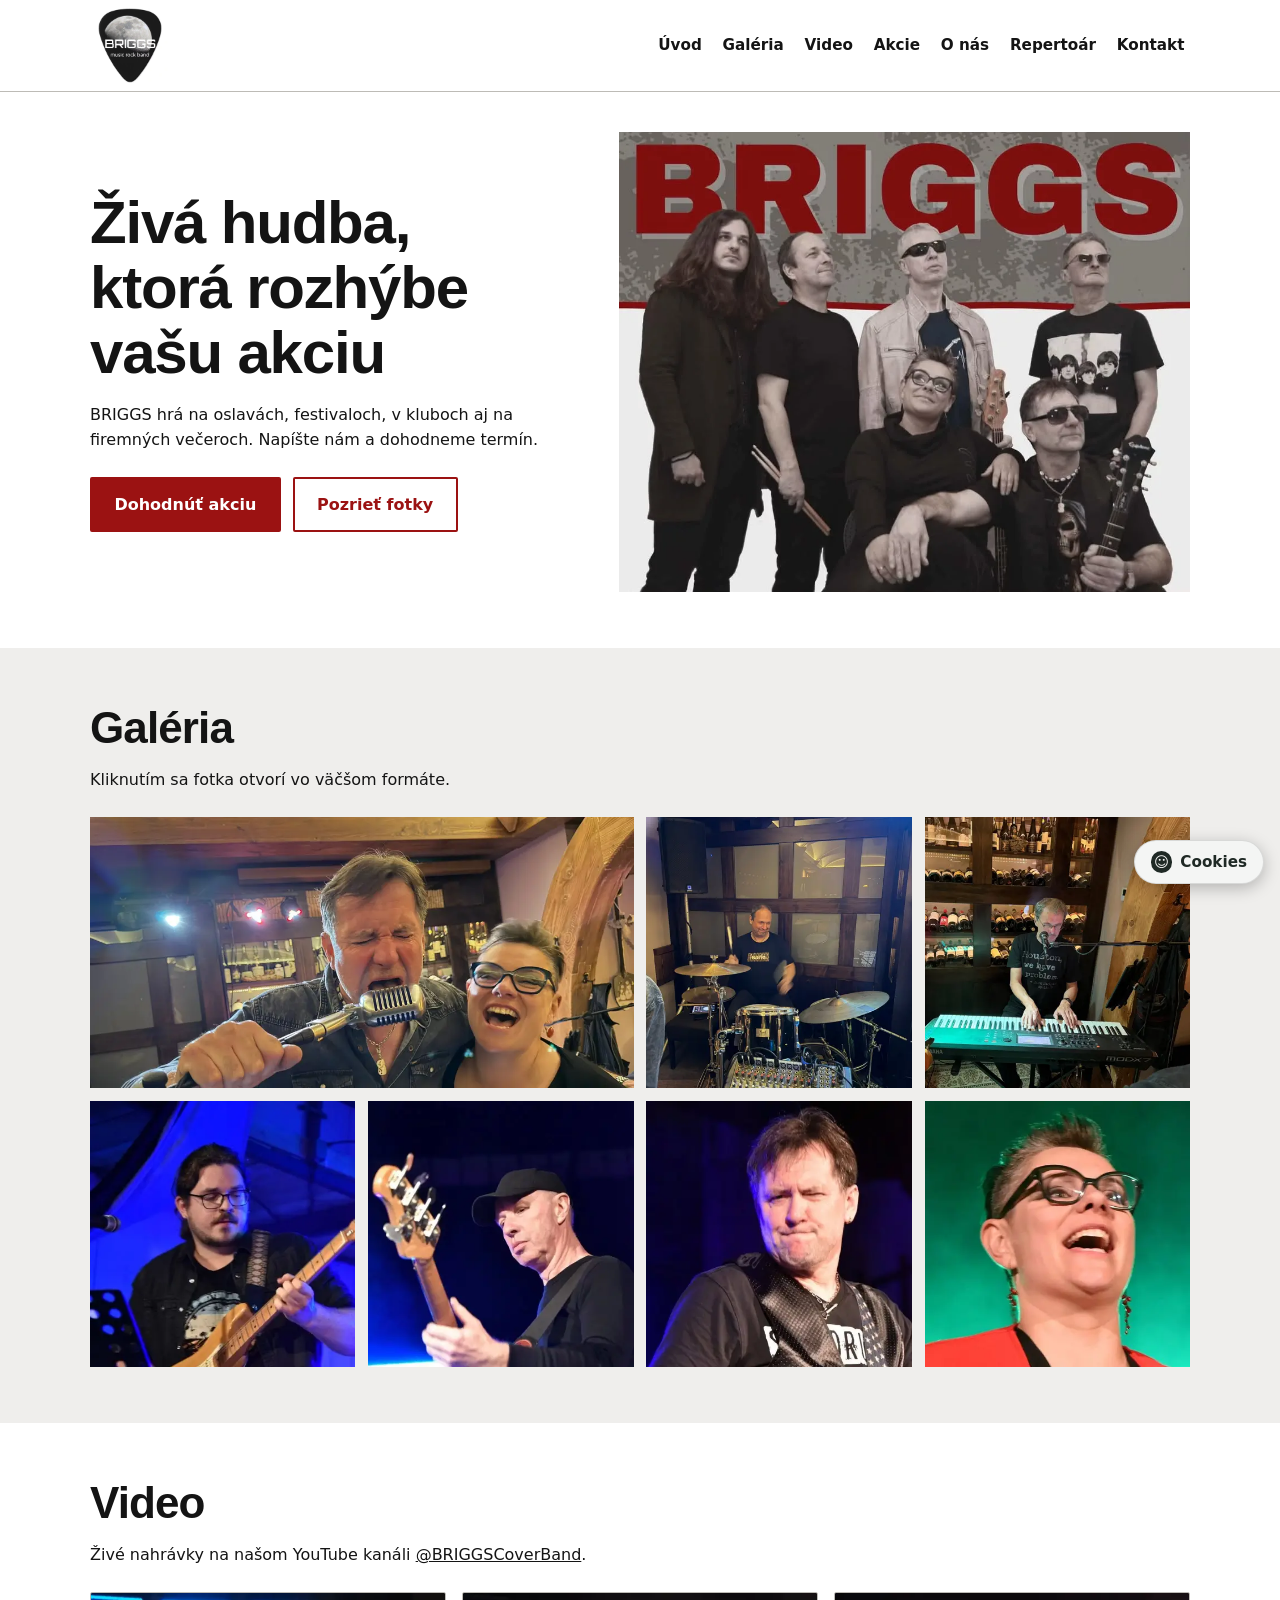
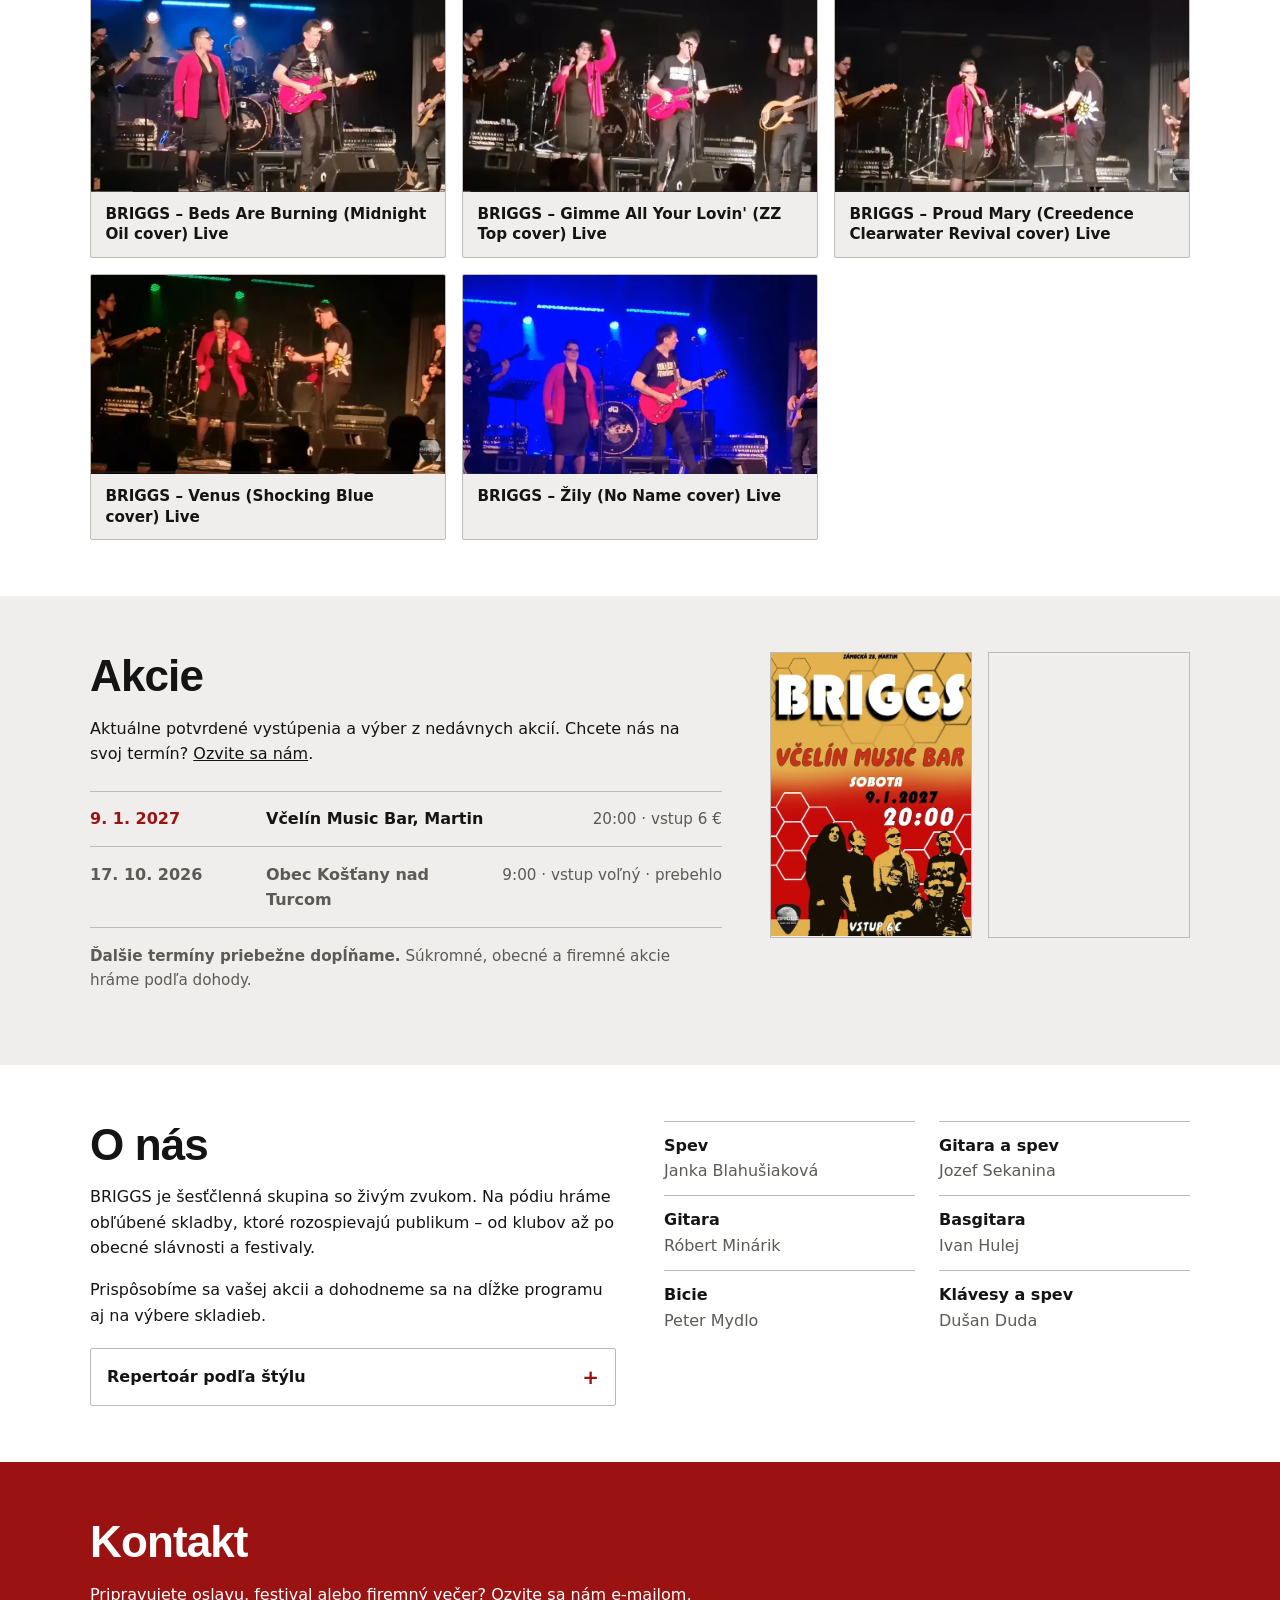
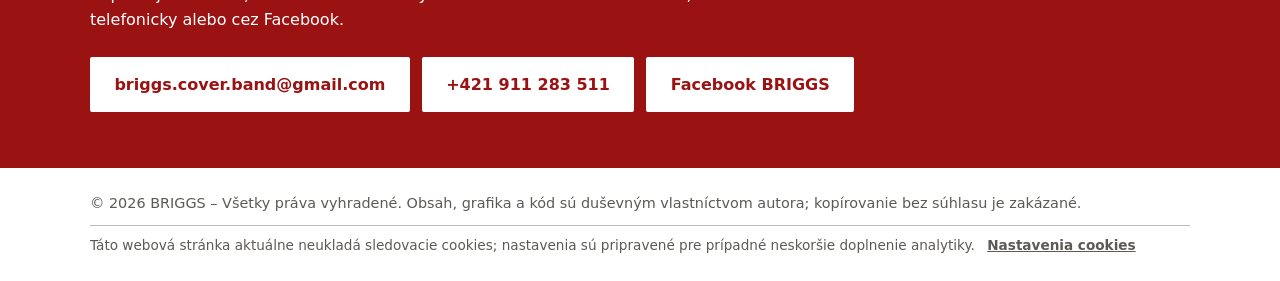
==== commit eb83e610: "Add files via upload" ====
--- a/index.html
+++ b/index.html
@@ -26,7 +26,7 @@
   <meta property="og:image" content="https://briggsband.ddns.net/images/Briggs.webp">
   <meta property="og:image:width" content="960">
   <meta property="og:image:height" content="772">
-  <meta property="og:image:alt" content="Skupina BRIGGS: šesť členov pri spoločnej fotke">
+  <meta property="og:image:alt" content="Skupina BRIGGS: šesť členov na spoločnej fotke">
   <meta name="twitter:card" content="summary_large_image">
 
   <link rel="icon" href="images/favicon_trsatko.png" type="image/png">
@@ -96,6 +96,7 @@
       <a href="#video">Video</a>
       <a href="#akcie">Akcie</a>
       <a href="#o-nas">O nás</a>
+      <a href="#repertoar">Repertoár</a>
       <a href="#kontakt">Kontakt</a>
     </nav>
   </header>
@@ -110,7 +111,7 @@
           <a class="btn btn-line" href="#galeria">Pozrieť fotky</a>
         </p>
       </div>
-      <img class="hero-photo" src="images/Briggs.webp" width="960" height="772" fetchpriority="high" alt="Skupina BRIGGS: šesť členov pri spoločnej fotke">
+      <img class="hero-photo" src="images/Briggs.webp" width="960" height="772" fetchpriority="high" alt="Skupina BRIGGS: šesť členov na spoločnej fotke">
     </section>
 
     <section id="galeria" class="soft">
@@ -148,8 +149,8 @@
           <h3>BRIGGS – Venus (Shocking Blue cover) Live</h3>
         </a>
         <a class="video-card" href="https://www.youtube.com/watch?v=YNiutcH93N0" target="_blank" rel="noopener noreferrer">
-          <img src="images/video-5.webp" width="640" height="360" loading="lazy" decoding="async" alt="Briggs – Žily (No Name cover) Live">
-          <h3>Briggs – Žily (No Name cover) Live</h3>
+          <img src="images/video-5.webp" width="640" height="360" loading="lazy" decoding="async" alt="BRIGGS – Žily (No Name cover) Live">
+          <h3>BRIGGS – Žily (No Name cover) Live</h3>
         </a>
       </div>
     </section>
@@ -187,15 +188,66 @@
     <section id="o-nas" class="about">
       <div>
         <h2>O nás</h2>
-        <p>BRIGGS je šesťčlenná skupina so živým zvukom. Na pódiu hráme obľúbené skladby, ktoré rozospievajú publikum, od klubov až po obecné slávnosti a festivaly.</p>
-        <p>Prispôsobíme sa vašej akcii a dohodneme sa na dĺžke programu aj výbere skladieb.</p>
-        <details class="repertoire">
-          <summary>Ukážka nášho repertoáru</summary>
-          <ul>
-            <li><strong>Slovenský a český rock:</strong> overené hity, ktoré pozná a spieva celé publikum.</li>
-            <li><strong>Svetová klasika:</strong> energické rockové a pop-rockové skladby 80. až 2000. rokov.</li>
-            <li><strong>Program na mieru:</strong> dĺžku blokov aj výber piesní prispôsobíme typu podujatia.</li>
-          </ul>
+        <p>BRIGGS je šesťčlenná skupina so živým zvukom. Na pódiu hráme obľúbené skladby, ktoré rozospievajú publikum – od klubov až po obecné slávnosti a festivaly.</p>
+        <p>Prispôsobíme sa vašej akcii a dohodneme sa na dĺžke programu aj na výbere skladieb.</p>
+        <details id="repertoar" class="repertoire">
+          <summary>Repertoár podľa štýlu</summary>
+          <div class="repertoire-styles">
+            <div class="repertoire-group">
+              <h3>Pop a pop-rock</h3>
+              <ul>
+                <li>Amerika – Lucie</li>
+                <li>Kapely starnú – Modus</li>
+                <li>Dobrý večer, priatelia – Le Payaco</li>
+                <li>Óda (na tie cesty po tele) – Team</li>
+                <li>Žily – NO NAME</li>
+                <li>Maria – Blondie</li>
+                <li>Jedeme dál – Olympic</li>
+                <li>On My Head – Dan Bárta</li>
+                <li>Prvý a posledný – B. Dubasová</li>
+                <li>Tajné milovanie – I.M.T. Smile</li>
+                <li>10 deka tresky – Taktici</li>
+                <li>What's Up – 4 Non Blondes</li>
+                <li>Dreamer – Ozzy Osbourne</li>
+                <li>Simply the Best – Tina Turner</li>
+                <li>Ľudia nie sú zlí – I.M.T. Smile</li>
+                <li>Nepoznám – I.M.T. Smile</li>
+                <li>Bonboniéra – Gladiator</li>
+                <li>Láska šialená – Pavol Habera &amp; Lucie Bílá</li>
+                <li>Požičovňa tvárí – Richard Müller</li>
+              </ul>
+            </div>
+            <div class="repertoire-group">
+              <h3>Rock a hard rock</h3>
+              <ul>
+                <li>Beds Are Burning – Midnight Oil</li>
+                <li>Chlap z kríža – Štefan Tobias</li>
+                <li>Gimme All Your Lovin' – ZZ Top</li>
+                <li>Hysteria – Def Leppard</li>
+                <li>I Still Haven't Found What I'm Looking For – U2</li>
+                <li>I Want to Know What Love Is – Foreigner</li>
+                <li>Please Don't Leave Me – Pretty Maids</li>
+                <li>Knockin' on Heaven's Door – Eric Clapton</li>
+                <li>Jump – Van Halen</li>
+                <li>Proud Mary – Creedence Clearwater Revival</li>
+                <li>Rebel Yell – Billy Idol</li>
+                <li>Since You Been Gone – Rainbow</li>
+                <li>Venus – Shocking Blue</li>
+                <li>Here I Go Again – Whitesnake</li>
+                <li>Katapult – Katapult</li>
+                <li>Easy – Faith No More</li>
+                <li>Sometimes I Feel Like Screaming – Deep Purple</li>
+                <li>Rock the Night – Europe</li>
+              </ul>
+            </div>
+            <div class="repertoire-group">
+              <h3>Blues a soul</h3>
+              <ul>
+                <li>Blues – Katapult</li>
+                <li>Black Velvet – Alannah Myles</li>
+              </ul>
+            </div>
+          </div>
         </details>
       </div>
       <dl class="members">
@@ -222,7 +274,7 @@
   <footer>
     <p>© 2026 BRIGGS – Všetky práva vyhradené. Obsah, grafika a kód sú duševným vlastníctvom autora; kopírovanie bez súhlasu je zakázané.</p>
     <p class="cookies-info">
-      Táto webová stránka aktuálne neukladá sledovacie cookies; nastavenia sú pripravené pre prípadné neskoršie doplnenie analýzy.
+      Táto webová stránka aktuálne neukladá sledovacie cookies; nastavenia sú pripravené pre prípadné neskoršie doplnenie analytiky.
       <a href="#cookies">Nastavenia cookies</a>
     </p>
   </footer>
@@ -244,7 +296,7 @@
         <a href="#_" class="cookie-x" aria-label="Zavrieť">✕</a>
       </div>
       <p class="cookie-lead">
-        Aby všetko fungovalo, a aby sme vedeli, čo zlepšiť. Vyberiete si sami – a kedykoľvek to zmeníte.
+        Aby všetko fungovalo tak, ako má, a aby sme vedeli, čo zlepšiť. Vyberiete si sami – a kedykoľvek to môžete zmeniť.
       </p>
       <p class="cookie-note">
         Na tejto stránke aktuálne nebežia žiadne analytické, marketingové ani personalizačné skripty; kategórie sú pripravené pre budúcu analýzu.
@@ -280,7 +332,7 @@
               <strong>Nevyhnutné</strong>
               <span class="cookie-badge">VŽDY ZAPNUTÉ</span>
             </div>
-            <p>Bez nich stránka nefunguje – bezpečnosť spojenia a doručenie stránky. Nedajú sa vypnúť.</p>
+            <p>Bez nich stránka správne nefunguje – zabezpečujú bezpečnosť spojenia a doručenie obsahu. Nedajú sa vypnúť.</p>
           </div>
           <label class="cookie-switch" aria-label="Nevyhnutné cookies (vždy zapnuté)">
             <input type="checkbox" checked disabled>
@@ -319,7 +371,7 @@
             <div class="cookie-cat-top">
               <strong>Personalizácia</strong>
             </div>
-            <p>Zapamätajú si vaše nastavenia ako jazyk, región či naposledy zobrazené.</p>
+            <p>Zapamätajú si vaše nastavenia, ako je jazyk, región či naposledy zobrazené položky.</p>
           </div>
           <label class="cookie-switch" aria-label="Personalizačné cookies">
             <input type="checkbox">
@@ -383,4 +435,4 @@
   </div>
 
 </body>
-</html>+</html>
--- a/styles.css
+++ b/styles.css
@@ -44,7 +44,7 @@
   outline-offset: 3px;
 }
 
-/* Odkaz "Preskočiť na obsah" pre ovládanie klávesnicou */
+/* Odkaz „Preskočiť na obsah“ na ovládanie klávesnicou */
 .skip {
   position: absolute;
   top: -4rem;
@@ -377,7 +377,7 @@
   }
 }
 
-/* O nás */
+/* O nás a repertoár */
 .about {
   display: grid;
   gap: 2rem;
@@ -422,15 +422,36 @@
   content: "−";
 }
 
+.repertoire-styles {
+  padding: 0 1rem 1rem;
+}
+
+.repertoire-group {
+  margin-top: 0.9rem;
+}
+
+.repertoire-group:first-child {
+  margin-top: 0.25rem;
+}
+
+.repertoire-group h3 {
+  margin: 0 0 0.35rem;
+  padding-bottom: 0.2rem;
+  border-bottom: 1px solid var(--line);
+  font-size: 0.92rem;
+  font-weight: 800;
+  color: var(--ink);
+}
+
 .repertoire ul {
   margin: 0;
-  padding: 0 1rem 1rem 2.1rem;
+  padding: 0.15rem 0 0 1.2rem;
   color: var(--mute);
   font-size: 0.95rem;
 }
 
 .repertoire li {
-  margin-top: 0.4rem;
+  margin-top: 0.35rem;
 }
 
 .members {
@@ -552,7 +573,7 @@
   color: var(--ink);
 }
 
-/* Plávajúce tlačidlo a dialógy Cookies */
+/* Plávajúce tlačidlo a dialógy cookies */
 .cookie-fab {
   position: fixed;
   right: 1rem;
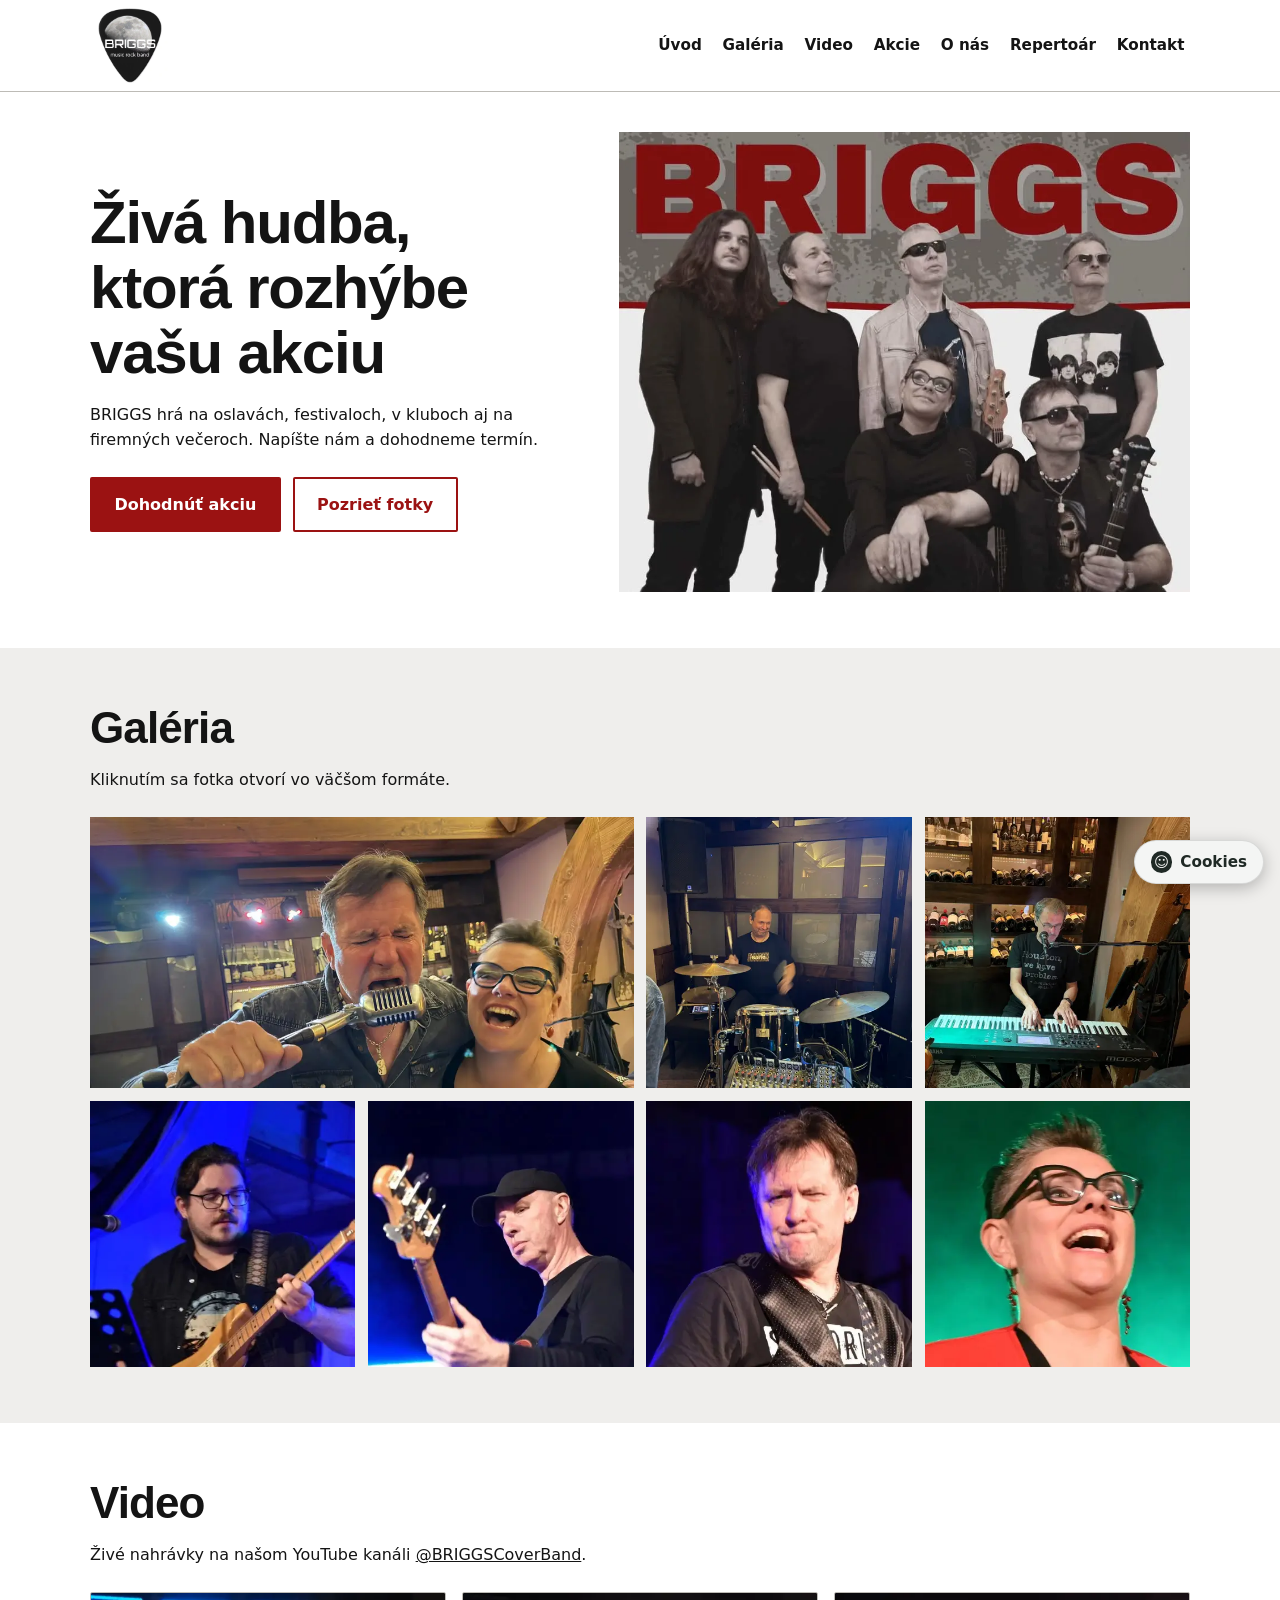
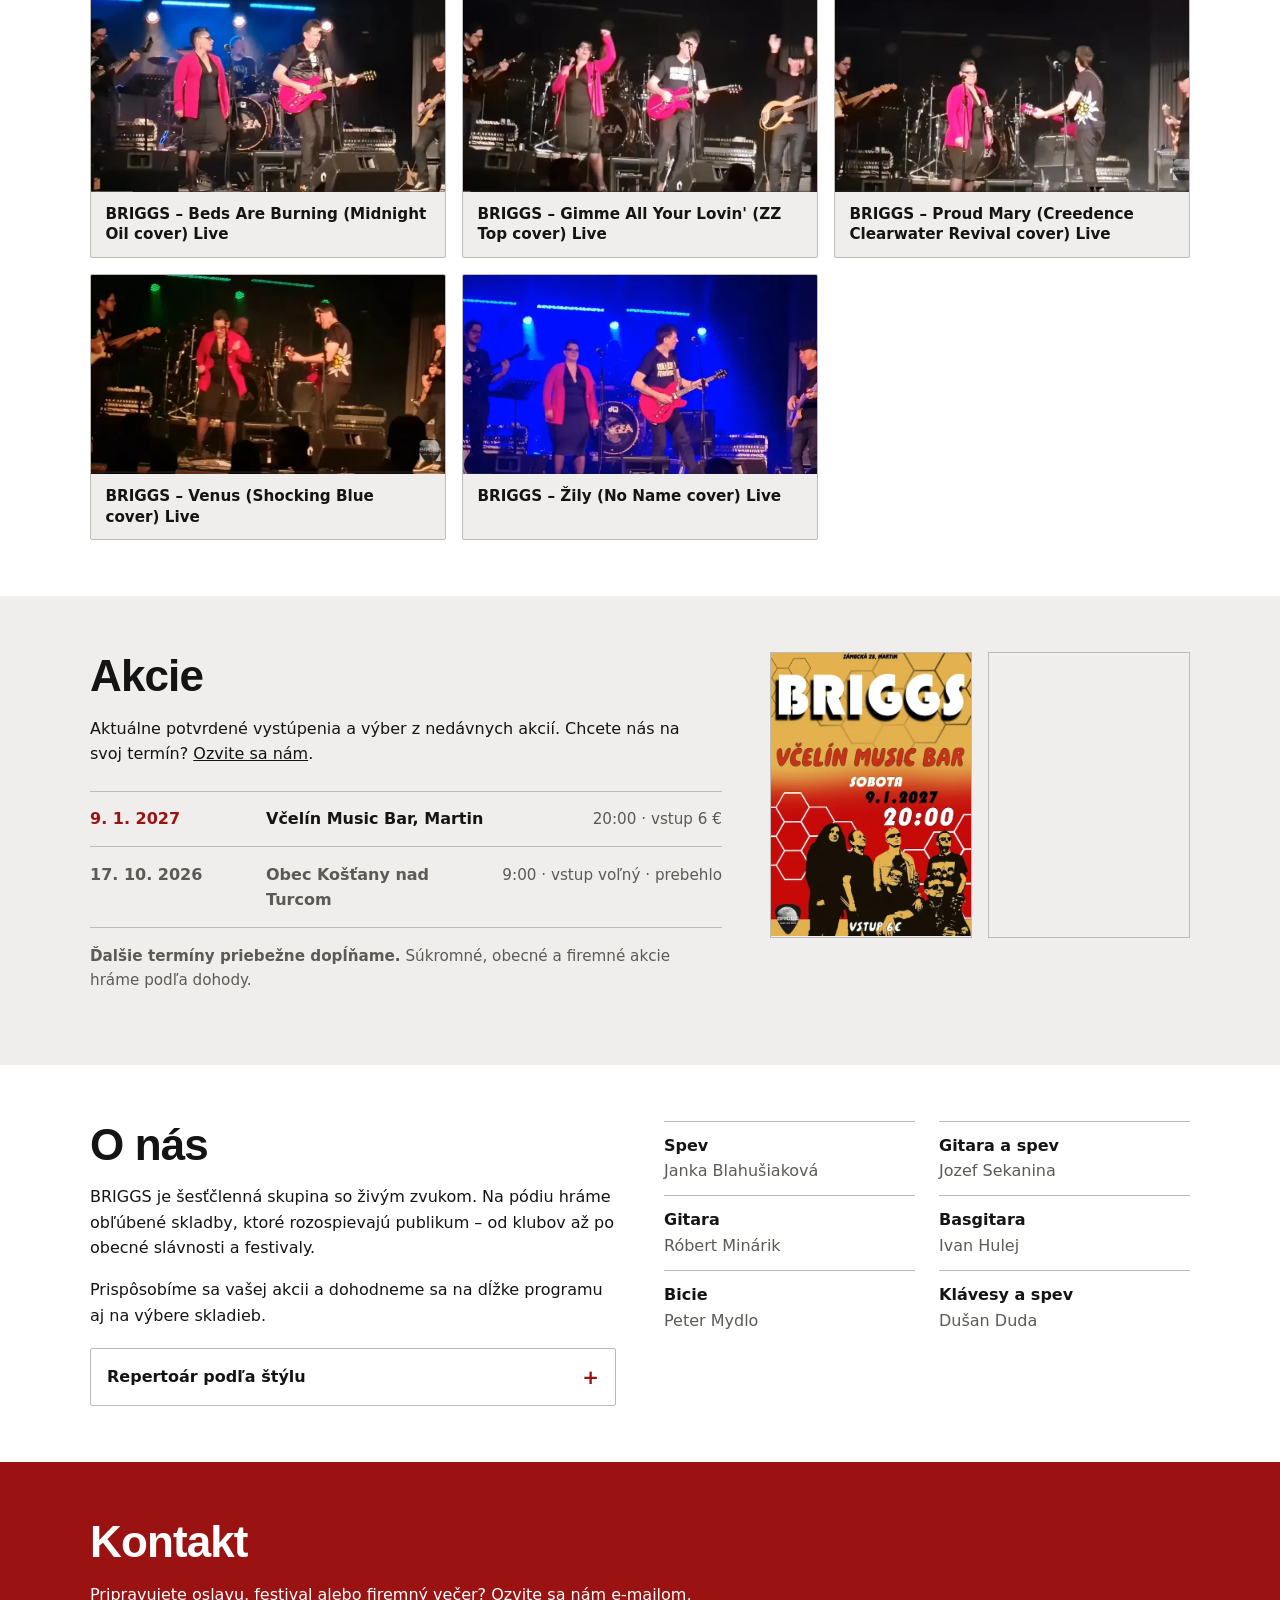
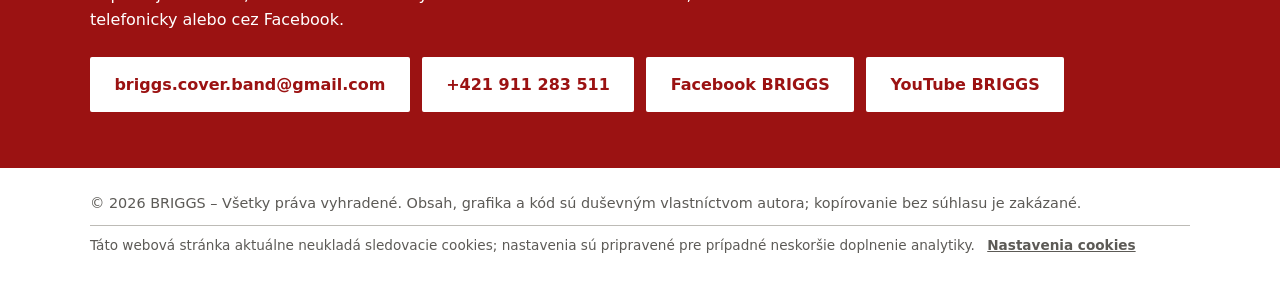
==== commit 4b11daa0: "Add files via upload" ====
--- a/index.html
+++ b/index.html
@@ -267,6 +267,7 @@
         <a class="btn btn-light" href="mailto:briggs.cover.band@gmail.com">briggs.cover.band@gmail.com</a>
         <a class="btn btn-light" href="tel:+421911283511">+421 911 283 511</a>
         <a class="btn btn-light" href="https://www.facebook.com/p/Briggs-100063162012209/" target="_blank" rel="noopener noreferrer" aria-label="Navštíviť Facebook stránku kapely BRIGGS (otvorí sa v novom okne)">Facebook BRIGGS</a>
+        <a class="btn btn-light" href="https://www.youtube.com/@BRIGGSCoverBand" target="_blank" rel="noopener noreferrer" aria-label="Navštíviť YouTube kanál kapely BRIGGS (otvorí sa v novom okne)">YouTube BRIGGS</a>
       </p>
     </section>
   </main>
